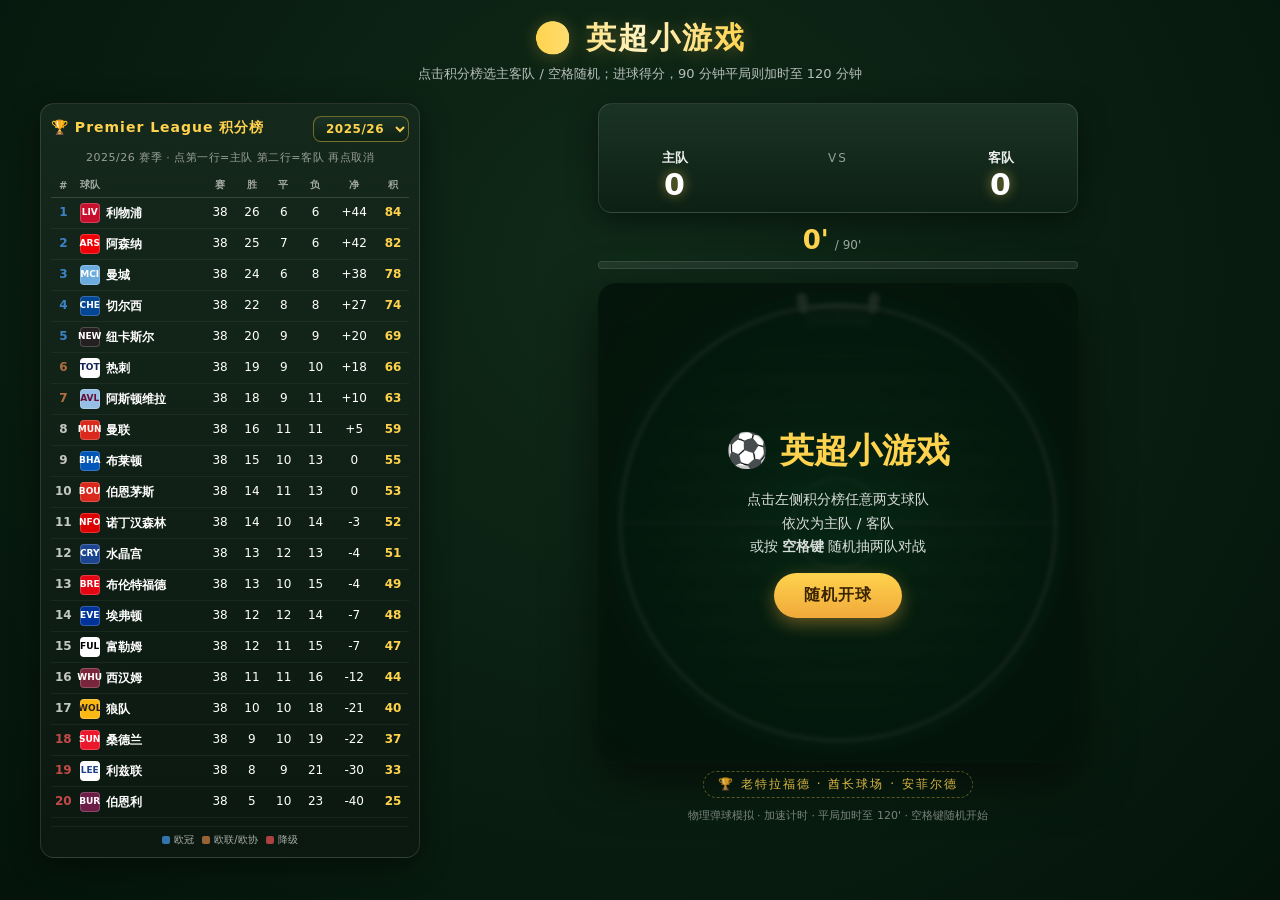
==== england.html @ 2825071f "feat: 新增英超/意甲/德甲/法甲小游戏页面（含最近 5 赛季积分榜切换） - england.html: Premier League 5 赛季 20 队 38 轮 - italy.html: " ====
<!DOCTYPE html>
<html lang="zh-CN">
<head>
<meta charset="UTF-8">
<meta name="viewport" content="width=device-width, initial-scale=1.0">
<title>⚽ 英超小游戏</title>
<style>
  :root{
    --pitch:#0b5d2e;
    --pitch-dark:#073d1d;
    --line:rgba(255,255,255,.85);
    --gold:#ffd34d;
  }
  *{box-sizing:border-box;margin:0;padding:0}
  html,body{height:100%}
  body{
    font-family:"Segoe UI",system-ui,"Microsoft YaHei",sans-serif;
    background:radial-gradient(circle at 50% 30%,#102a18,#04140b);
    color:#fff;
    display:flex;flex-direction:column;align-items:center;
    min-height:100vh;padding:18px 12px 30px;
    overflow-x:hidden;
  }
  h1{
    font-size:clamp(20px,3.4vw,30px);
    letter-spacing:2px;
    background:linear-gradient(90deg,var(--gold),#fff7cf,var(--gold));
    -webkit-background-clip:text;background-clip:text;color:transparent;
    margin-bottom:6px;text-shadow:0 2px 18px rgba(255,211,77,.25);
  }
  .subtitle{opacity:.7;font-size:13px;margin-bottom:14px}

  .scoreboard{
    width:min(480px,92vw);
    display:flex;align-items:center;justify-content:space-between;gap:8px;
    background:linear-gradient(180deg,#1a3324,#0d2014);
    border:1px solid rgba(255,255,255,.12);
    border-radius:14px;padding:10px 16px;
    box-shadow:0 8px 30px rgba(0,0,0,.45);
  }
  .team{display:flex;flex-direction:column;align-items:center;min-width:120px}
  .flag{font-size:30px;line-height:1;filter:drop-shadow(0 2px 4px rgba(0,0,0,.5));min-height:32px;display:flex;align-items:center;justify-content:center}
  .tname{font-size:13px;margin-top:3px;opacity:.92;font-weight:600}
  .goals{font-size:30px;font-weight:800;letter-spacing:1px;color:#fff;text-shadow:0 0 12px rgba(255,211,77,.5)}
  .vs{font-size:12px;opacity:.55;letter-spacing:2px}
  .center{display:flex;flex-direction:column;align-items:center;gap:2px}

  .clock-wrap{width:min(480px,92vw);margin:12px 0 4px}
  .clock{
    display:flex;align-items:baseline;justify-content:center;gap:6px;
    font-variant-numeric:tabular-nums;
  }
  .clock .min{font-size:26px;font-weight:800;color:var(--gold)}
  .clock .lbl{font-size:12px;opacity:.6}
  .progress{
    height:8px;border-radius:6px;margin-top:6px;overflow:hidden;
    background:rgba(255,255,255,.08);border:1px solid rgba(255,255,255,.1);
  }
  .progress>i{
    display:block;height:100%;width:0%;
    background:linear-gradient(90deg,#3ddb6a,var(--gold),#ff6b4a);
    transition:width .08s linear;
  }

  .stage{position:relative;width:min(480px,92vw);aspect-ratio:1/1;margin-top:10px}
  canvas{width:100%;height:100%;display:block;border-radius:18px;
    box-shadow:0 16px 50px rgba(0,0,0,.55),inset 0 0 0 2px rgba(255,255,255,.06)}

  .overlay{
    position:absolute;inset:0;display:flex;flex-direction:column;
    align-items:center;justify-content:center;gap:14px;
    background:radial-gradient(circle at 50% 50%,rgba(4,20,11,.82),rgba(4,20,11,.95));
    border-radius:18px;text-align:center;padding:20px;
    transition:opacity .4s;backdrop-filter:blur(2px);
  }
  .overlay.hidden{opacity:0;pointer-events:none}
  .overlay h2{font-size:clamp(22px,4vw,34px);color:var(--gold)}
  .result-line{font-size:clamp(28px,6vw,46px);font-weight:800;letter-spacing:2px;
    text-shadow:0 0 22px rgba(255,211,77,.45)}
  .result-tag{font-size:14px;opacity:.8;margin-top:-6px;letter-spacing:6px}

  /* ---------- 比赛结束：结果卡片 ---------- */
  .final-result{
    display:flex;align-items:center;justify-content:center;gap:14px;
    width:100%;max-width:520px;margin:6px 0 2px;
  }
  .final-team{
    display:flex;flex-direction:column;align-items:center;gap:6px;
    min-width:104px;padding:10px 8px;border-radius:14px;
    background:linear-gradient(180deg,rgba(255,255,255,.04),rgba(255,255,255,.01));
    border:1px solid rgba(255,255,255,.12);
    transition:transform .25s,box-shadow .25s,border-color .25s;
  }
  .final-team.winner{
    transform:scale(1.1);
    border-color:rgba(255,211,77,.7);
    box-shadow:0 0 26px rgba(255,211,77,.45),0 0 60px rgba(255,211,77,.18);
  }
  .final-team .fbadge{width:48px;height:48px;display:flex;align-items:center;justify-content:center;
    border-radius:10px;font-size:14px;font-weight:900;letter-spacing:.5px;
    box-shadow:0 4px 12px rgba(0,0,0,.5);border:1px solid rgba(255,255,255,.25)}
  .final-team .fname{
    font-size:clamp(15px,2.4vw,20px);font-weight:800;letter-spacing:.5px;
    text-align:center;line-height:1.15;
  }
  .final-team.winner .fname{
    color:var(--gold);text-shadow:0 0 14px rgba(255,211,77,.55);
  }
  .final-score{
    font-size:clamp(46px,9vw,72px);font-weight:900;letter-spacing:2px;
    font-variant-numeric:tabular-nums;line-height:1;
    color:#fff;text-shadow:0 0 22px rgba(255,211,77,.55),0 4px 18px rgba(0,0,0,.6);
    display:flex;align-items:center;gap:10px;
  }
  .final-score .pen{
    font-size:.4em;font-weight:700;opacity:.85;color:var(--gold);
    display:flex;flex-direction:column;align-items:center;line-height:1.1;
  }
  .final-score .pen small{font-size:.62em;opacity:.7;font-weight:600;letter-spacing:1px}
  .final-tag{
    display:inline-block;margin-top:10px;padding:4px 16px;border-radius:20px;
    font-size:13px;font-weight:800;letter-spacing:4px;
    background:rgba(255,211,77,.14);border:1px solid rgba(255,211,77,.4);color:var(--gold);
  }
  .final-winner-line{
    margin-top:8px;font-size:clamp(15px,2.4vw,19px);font-weight:700;opacity:.92;
    text-align:center;
  }

  button{
    cursor:pointer;border:none;outline:none;
    font-family:inherit;font-weight:700;letter-spacing:1px;
  }
  .btn{
    background:linear-gradient(180deg,var(--gold),#f0a93a);
    color:#3a2400;padding:12px 30px;border-radius:30px;font-size:16px;
    box-shadow:0 6px 18px rgba(240,169,58,.4);transition:transform .12s,box-shadow .12s;
  }
  .btn:hover{transform:translateY(-2px);box-shadow:0 10px 24px rgba(240,169,58,.55)}
  .btn:active{transform:translateY(0)}

  .hint{font-size:11px;opacity:.45;margin-top:10px}

  .goal-flash{
    position:absolute;top:50%;left:50%;transform:translate(-50%,-50%) scale(.6);
    display:flex;flex-direction:column;align-items:center;gap:6px;
    font-size:clamp(34px,8vw,64px);font-weight:900;color:#fff;
    text-shadow:0 0 24px var(--gold),0 0 50px #ff6b4a;letter-spacing:3px;
    opacity:0;pointer-events:none;transition:opacity .25s,transform .25s;
  }
  .goal-flash.show{opacity:1;transform:translate(-50%,-50%) scale(1)}
  .goal-flash .gname{
    font-size:.42em;letter-spacing:1px;font-weight:800;color:var(--gold);
    text-shadow:0 0 14px rgba(255,211,77,.6);white-space:nowrap;
  }

  /* ---------- 布局：左积分榜 | 中球场 ---------- */
  .layout{
    display:flex;gap:16px;align-items:flex-start;justify-content:center;
    width:min(1200px,99vw);margin-top:6px;
  }
  .table-side{
    flex:0 0 380px;display:flex;flex-direction:column;
    background:linear-gradient(180deg,#15281c,#0b1810);
    border:1px solid rgba(255,255,255,.12);border-radius:14px;
    padding:12px 10px 10px;box-shadow:0 8px 30px rgba(0,0,0,.45);
  }
  .table-head{font-weight:800;font-size:14px;letter-spacing:1px;color:var(--gold);margin-bottom:2px}
  .season-bar{display:flex;align-items:center;justify-content:space-between;gap:8px;margin-bottom:2px}
  .season-select{
    background:linear-gradient(180deg,#1a3324,#0d2014);
    color:var(--gold);border:1px solid rgba(255,211,77,.4);
    border-radius:8px;padding:4px 8px;font-family:inherit;font-size:12px;
    font-weight:700;cursor:pointer;letter-spacing:.5px;outline:none;
  }
  .season-select:hover{border-color:var(--gold)}
  .season-select option{background:#0d2014;color:#fff}
  .table-hint{font-size:11px;opacity:.55;text-align:center;margin:6px 0 8px;letter-spacing:.5px}
  .center-panel{flex:1 1 560px;min-width:0;display:flex;flex-direction:column;align-items:center}
  .final-seat{
    margin-top:8px;font-size:12px;letter-spacing:2px;color:var(--gold);opacity:.85;
    padding:4px 14px;border:1px dashed rgba(255,211,77,.4);border-radius:20px;
  }

  /* ---------- 积分榜表格 ---------- */
  .stand{
    width:100%;border-collapse:collapse;font-size:12px;
    font-variant-numeric:tabular-nums;
  }
  .stand thead th{
    padding:5px 4px;font-weight:700;font-size:10px;letter-spacing:.5px;
    color:rgba(255,255,255,.6);border-bottom:1px solid rgba(255,255,255,.15);
    text-align:center;
  }
  .stand thead th.left{text-align:left}
  .stand tbody tr{
    border-bottom:1px solid rgba(255,255,255,.05);
    cursor:pointer;transition:background .12s;
  }
  .stand tbody tr:hover{background:rgba(255,211,77,.1)}
  .stand tbody tr.home{background:rgba(255,211,77,.22);box-shadow:inset 3px 0 0 var(--gold)}
  .stand tbody tr.away{background:rgba(74,163,255,.22);box-shadow:inset 3px 0 0 #4aa3ff}
  .stand td{padding:5px 4px;text-align:center;line-height:1.3}
  .stand td.pos{font-weight:700;opacity:.75;width:24px}
  .stand td.tm{text-align:left;font-weight:700;white-space:nowrap;overflow:hidden;text-overflow:ellipsis;max-width:160px}
  .stand td.tm .badge{
    display:inline-flex;align-items:center;justify-content:center;
    width:20px;height:20px;border-radius:4px;font-size:9px;font-weight:900;
    margin-right:6px;vertical-align:middle;border:1px solid rgba(255,255,255,.2);
    letter-spacing:0;
  }
  .stand td.pts{font-weight:800;color:var(--gold);width:32px}
  .stand tr.zone-ucl td.pos{color:#4aa3ff}
  .stand tr.zone-uel td.pos{color:#e58a4a}
  .stand tr.zone-relegate td.pos{color:#ff5a5a}
  .stand-legend{
    display:flex;flex-wrap:wrap;gap:8px;justify-content:center;
    font-size:10px;opacity:.65;margin-top:8px;padding-top:6px;
    border-top:1px solid rgba(255,255,255,.08);
  }
  .stand-legend .lg-dot{
    display:inline-block;width:8px;height:8px;border-radius:2px;margin-right:4px;
    vertical-align:middle;
  }

  /* 记分牌上的队徽（DOM 版本，与 canvas 内的球徽同源色） */
  .flag .badge-dom{
    display:inline-flex;align-items:center;justify-content:center;
    width:42px;height:30px;border-radius:4px;font-size:12px;font-weight:900;
    box-shadow:0 2px 6px rgba(0,0,0,.5);border:1px solid rgba(255,255,255,.25);
    letter-spacing:.5px;
  }

  /* 时钟加时标签 */
  .extra-tag{font-size:11px;color:#ff8a4a;margin-left:6px;font-weight:700}

  /* ---------- 点球大战记录条 ---------- */
  .pens-bar{width:min(480px,92vw);margin-top:8px;display:flex;flex-direction:column;gap:4px}
  .pens-row{display:flex;align-items:center;gap:7px;font-size:12px;
    background:rgba(255,255,255,.04);border:1px solid rgba(255,255,255,.1);
    border-radius:8px;padding:4px 8px}
  .pens-row .pf{
    display:inline-flex;align-items:center;justify-content:center;
    width:22px;height:16px;border-radius:3px;font-size:8px;font-weight:900;
    border:1px solid rgba(255,255,255,.2);flex:0 0 auto;letter-spacing:0;
  }
  .pens-row .pname{min-width:60px;font-weight:700;white-space:nowrap;overflow:hidden;text-overflow:ellipsis}
  .pens-slots{display:flex;gap:4px;flex:1;flex-wrap:wrap}
  .pens-slot{width:17px;height:17px;border-radius:4px;display:flex;align-items:center;justify-content:center;
    font-size:11px;font-weight:800;background:rgba(255,255,255,.06);border:1px solid rgba(255,255,255,.12)}
  .pens-slot.make{background:rgba(61,219,106,.25);border-color:#3ddb6a;color:#3ddb6a}
  .pens-slot.miss{background:rgba(255,90,90,.2);border-color:#ff5a5a;color:#ff5a5a}
  .pens-slot.now{box-shadow:0 0 8px rgba(255,211,77,.7);border-color:var(--gold);color:var(--gold)}

  @media(max-width:900px){
    .layout{flex-direction:column;align-items:center}
    .table-side{flex:0 0 auto;width:min(560px,96vw)}
  }
</style>
</head>
<body>
  <h1>⚽ 英超小游戏</h1>
  <div class="subtitle">点击积分榜选主客队 / 空格随机；进球得分，90 分钟平局则加时至 120 分钟</div>

  <div class="layout">
    <!-- 左：英超积分榜 -->
    <aside class="table-side">
      <div class="season-bar">
        <div class="table-head">🏆 Premier League 积分榜</div>
        <select id="seasonSel" class="season-select" title="选择赛季"></select>
      </div>
      <div class="table-hint" id="seasonSub">2025/26 赛季 · 点第一行=主队 第二行=客队 再点取消</div>
      <table class="stand" id="standTable">
        <thead>
          <tr>
            <th style="width:24px">#</th>
            <th class="left">球队</th>
            <th>赛</th>
            <th>胜</th>
            <th>平</th>
            <th>负</th>
            <th>净</th>
            <th>积</th>
          </tr>
        </thead>
        <tbody id="standBody"></tbody>
      </table>
      <div class="stand-legend">
        <span><i class="lg-dot" style="background:#4aa3ff"></i>欧冠</span>
        <span><i class="lg-dot" style="background:#e58a4a"></i>欧联/欧协</span>
        <span><i class="lg-dot" style="background:#ff5a5a"></i>降级</span>
      </div>
    </aside>

    <!-- 中：球场 + 记分牌 -->
    <main class="center-panel">
      <div class="scoreboard">
        <div class="team">
          <div class="flag" id="flagA"></div>
          <div class="tname" id="nameA">主队</div>
          <div class="goals" id="scoreA">0</div>
        </div>
        <div class="center">
          <div class="vs">VS</div>
        </div>
        <div class="team">
          <div class="flag" id="flagB"></div>
          <div class="tname" id="nameB">客队</div>
          <div class="goals" id="scoreB">0</div>
        </div>
      </div>

      <div class="clock-wrap">
        <div class="clock">
          <span class="min" id="clockMin">0'</span>
          <span class="lbl" id="clockMax">/ 90'</span>
          <span class="extra-tag" id="extraTag"></span>
        </div>
        <div class="progress"><i id="progressBar"></i></div>
      </div>

      <div class="pens-bar" id="pensBar" style="display:none">
        <div class="pens-row" id="pensRowA"></div>
        <div class="pens-row" id="pensRowB"></div>
      </div>

      <div class="stage">
        <canvas id="pitch" width="640" height="640"></canvas>
        <div class="goal-flash" id="goalFlash">GOAL!</div>
        <div class="overlay" id="overlay">
          <h2 id="overlayTitle">⚽ 英超小游戏</h2>
          <div id="overlayBody" style="opacity:.85;font-size:14px;line-height:1.7">
            点击左侧积分榜任意两支球队<br>依次为主队 / 客队<br>或按 <b>空格键</b> 随机抽两队对战
          </div>
          <button class="btn" id="startBtn">随机开球</button>
        </div>
      </div>

      <div class="final-seat">🏆 老特拉福德 · 酋长球场 · 安菲尔德</div>
      <div class="hint">物理弹球模拟 · 加速计时 · 平局加时至 120' · 空格键随机开始</div>
    </main>
  </div>

<script>
(function(){
  "use strict";

  // ---------- 球队元数据（跨赛季共享：名称 / 配色 / 缩写）----------
  const CLUBS = {
    mci:{short:"Man City",       zh:"曼城",         c1:"#6cabdd", c2:"#ffffff", abbr:"MCI"},
    liv:{short:"Liverpool",      zh:"利物浦",       c1:"#c8102e", c2:"#ffffff", abbr:"LIV"},
    ars:{short:"Arsenal",        zh:"阿森纳",       c1:"#ef0107", c2:"#ffffff", abbr:"ARS"},
    che:{short:"Chelsea",        zh:"切尔西",       c1:"#034694", c2:"#ffffff", abbr:"CHE"},
    tot:{short:"Tottenham",      zh:"热刺",         c1:"#ffffff", c2:"#132257", abbr:"TOT"},
    mun:{short:"Man United",     zh:"曼联",         c1:"#da291c", c2:"#fbe122", abbr:"MUN"},
    new:{short:"Newcastle",      zh:"纽卡斯尔",     c1:"#241f20", c2:"#ffffff", abbr:"NEW"},
    avl:{short:"Aston Villa",    zh:"阿斯顿维拉",   c1:"#95bfe5", c2:"#670e36", abbr:"AVL"},
    bha:{short:"Brighton",       zh:"布莱顿",       c1:"#0057b8", c2:"#ffffff", abbr:"BHA"},
    whu:{short:"West Ham",       zh:"西汉姆",       c1:"#7a263a", c2:"#1bb1e7", abbr:"WHU"},
    cry:{short:"Crystal Palace", zh:"水晶宫",       c1:"#1b458f", c2:"#c4122e", abbr:"CRY"},
    ful:{short:"Fulham",         zh:"富勒姆",       c1:"#ffffff", c2:"#000000", abbr:"FUL"},
    bou:{short:"Bournemouth",    zh:"伯恩茅斯",     c1:"#da291c", c2:"#000000", abbr:"BOU"},
    bre:{short:"Brentford",      zh:"布伦特福德",   c1:"#e30613", c2:"#ffffff", abbr:"BRE"},
    wol:{short:"Wolves",         zh:"狼队",         c1:"#fdb913", c2:"#231f20", abbr:"WOL"},
    eve:{short:"Everton",        zh:"埃弗顿",       c1:"#003399", c2:"#ffffff", abbr:"EVE"},
    nfo:{short:"Nott'm Forest",  zh:"诺丁汉森林",   c1:"#dd0000", c2:"#ffffff", abbr:"NFO"},
    lei:{short:"Leicester",      zh:"莱斯特城",     c1:"#003090", c2:"#fdbe11", abbr:"LEI"},
    lee:{short:"Leeds",          zh:"利兹联",       c1:"#ffffff", c2:"#1d428a", abbr:"LEE"},
    sou:{short:"Southampton",    zh:"南安普顿",     c1:"#d71920", c2:"#ffffff", abbr:"SOU"},
    ips:{short:"Ipswich",        zh:"伊普斯维奇",   c1:"#0044a9", c2:"#ffffff", abbr:"IPS"},
    lut:{short:"Luton",          zh:"卢顿",         c1:"#f78f1e", c2:"#1d59af", abbr:"LUT"},
    sun:{short:"Sunderland",     zh:"桑德兰",       c1:"#eb172b", c2:"#ffffff", abbr:"SUN"},
    bur:{short:"Burnley",        zh:"伯恩利",       c1:"#6c1d45", c2:"#99d6ea", abbr:"BUR"},
    shu:{short:"Sheff Utd",      zh:"谢菲联",       c1:"#ee2737", c2:"#000000", abbr:"SHU"},
    nor:{short:"Norwich",        zh:"诺维奇",       c1:"#fff200", c2:"#00a650", abbr:"NOR"},
    wat:{short:"Watford",        zh:"沃特福德",     c1:"#fbee23", c2:"#ed2127", abbr:"WAT"}
  };

  // ---------- 最近 5 个赛季最终积分榜（按名次排序，用 code 关联 CLUBS）----------
  // 数据源：Wikipedia 2021-22 ~ 2025-26 Premier League
  const SEASONS = [
    {label:"2025/26", clubs:[
      {code:"liv",pld:38,w:26,d:6,l:6,gf:82,ga:38,pts:84},
      {code:"ars",pld:38,w:25,d:7,l:6,gf:78,ga:36,pts:82},
      {code:"mci",pld:38,w:24,d:6,l:8,gf:80,ga:42,pts:78},
      {code:"che",pld:38,w:22,d:8,l:8,gf:71,ga:44,pts:74},
      {code:"new",pld:38,w:20,d:9,l:9,gf:65,ga:45,pts:69},
      {code:"tot",pld:38,w:19,d:9,l:10,gf:70,ga:52,pts:66},
      {code:"avl",pld:38,w:18,d:9,l:11,gf:60,ga:50,pts:63},
      {code:"mun",pld:38,w:16,d:11,l:11,gf:57,ga:52,pts:59},
      {code:"bha",pld:38,w:15,d:10,l:13,gf:55,ga:55,pts:55},
      {code:"bou",pld:38,w:14,d:11,l:13,gf:56,ga:56,pts:53},
      {code:"nfo",pld:38,w:14,d:10,l:14,gf:52,ga:55,pts:52},
      {code:"cry",pld:38,w:13,d:12,l:13,gf:50,ga:54,pts:51},
      {code:"bre",pld:38,w:13,d:10,l:15,gf:56,ga:60,pts:49},
      {code:"eve",pld:38,w:12,d:12,l:14,gf:45,ga:52,pts:48},
      {code:"ful",pld:38,w:12,d:11,l:15,gf:49,ga:56,pts:47},
      {code:"whu",pld:38,w:11,d:11,l:16,gf:48,ga:60,pts:44},
      {code:"wol",pld:38,w:10,d:10,l:18,gf:42,ga:63,pts:40},
      {code:"sun",pld:38,w:9,d:10,l:19,gf:38,ga:60,pts:37},
      {code:"lee",pld:38,w:8,d:9,l:21,gf:36,ga:66,pts:33},
      {code:"bur",pld:38,w:5,d:10,l:23,gf:32,ga:72,pts:25}
    ]},
    {label:"2024/25", clubs:[
      {code:"liv",pld:38,w:25,d:9,l:4,gf:86,ga:41,pts:84},
      {code:"ars",pld:38,w:20,d:14,l:4,gf:69,ga:34,pts:74},
      {code:"mci",pld:38,w:21,d:8,l:9,gf:72,ga:44,pts:71},
      {code:"che",pld:38,w:20,d:9,l:9,gf:64,ga:43,pts:69},
      {code:"new",pld:38,w:20,d:6,l:12,gf:68,ga:47,pts:66},
      {code:"avl",pld:38,w:19,d:9,l:10,gf:58,ga:51,pts:66},
      {code:"nfo",pld:38,w:19,d:8,l:11,gf:58,ga:46,pts:65},
      {code:"bou",pld:38,w:15,d:11,l:12,gf:58,ga:46,pts:56},
      {code:"bre",pld:38,w:16,d:8,l:14,gf:66,ga:57,pts:56},
      {code:"ful",pld:38,w:15,d:9,l:14,gf:54,ga:54,pts:54},
      {code:"cry",pld:38,w:13,d:14,l:11,gf:51,ga:51,pts:53},
      {code:"bha",pld:38,w:13,d:11,l:14,gf:58,ga:59,pts:50},
      {code:"eve",pld:38,w:11,d:15,l:12,gf:42,ga:44,pts:48},
      {code:"whu",pld:38,w:11,d:10,l:17,gf:46,ga:62,pts:43},
      {code:"mun",pld:38,w:11,d:9,l:18,gf:44,ga:54,pts:42},
      {code:"wol",pld:38,w:12,d:6,l:20,gf:54,ga:69,pts:42},
      {code:"tot",pld:38,w:11,d:5,l:22,gf:64,ga:65,pts:38},
      {code:"lei",pld:38,w:6,d:7,l:25,gf:33,ga:80,pts:25},
      {code:"ips",pld:38,w:4,d:10,l:24,gf:36,ga:82,pts:22},
      {code:"sou",pld:38,w:2,d:6,l:30,gf:26,ga:86,pts:12}
    ]},
    {label:"2023/24", clubs:[
      {code:"mci",pld:38,w:28,d:7,l:3,gf:96,ga:34,pts:91},
      {code:"ars",pld:38,w:28,d:5,l:5,gf:91,ga:29,pts:89},
      {code:"liv",pld:38,w:24,d:10,l:4,gf:86,ga:41,pts:82},
      {code:"avl",pld:38,w:20,d:8,l:10,gf:76,ga:61,pts:68},
      {code:"tot",pld:38,w:20,d:6,l:12,gf:74,ga:61,pts:66},
      {code:"che",pld:38,w:18,d:9,l:11,gf:77,ga:63,pts:63},
      {code:"new",pld:38,w:18,d:6,l:14,gf:85,ga:62,pts:60},
      {code:"mun",pld:38,w:18,d:6,l:14,gf:57,ga:58,pts:60},
      {code:"whu",pld:38,w:14,d:10,l:14,gf:60,ga:74,pts:52},
      {code:"cry",pld:38,w:13,d:10,l:15,gf:57,ga:58,pts:49},
      {code:"bha",pld:38,w:12,d:12,l:14,gf:55,ga:62,pts:48},
      {code:"bou",pld:38,w:13,d:9,l:16,gf:54,ga:67,pts:48},
      {code:"ful",pld:38,w:13,d:8,l:17,gf:55,ga:61,pts:47},
      {code:"wol",pld:38,w:13,d:7,l:18,gf:50,ga:65,pts:46},
      {code:"eve",pld:38,w:13,d:9,l:16,gf:40,ga:51,pts:40},
      {code:"bre",pld:38,w:10,d:9,l:19,gf:56,ga:65,pts:39},
      {code:"nfo",pld:38,w:9,d:9,l:20,gf:49,ga:67,pts:32},
      {code:"lut",pld:38,w:6,d:8,l:24,gf:52,ga:85,pts:26},
      {code:"bur",pld:38,w:5,d:9,l:24,gf:41,ga:78,pts:24},
      {code:"shu",pld:38,w:3,d:7,l:28,gf:35,ga:104,pts:16}
    ]},
    {label:"2022/23", clubs:[
      {code:"mci",pld:38,w:28,d:5,l:5,gf:94,ga:33,pts:89},
      {code:"ars",pld:38,w:26,d:6,l:6,gf:88,ga:43,pts:84},
      {code:"mun",pld:38,w:23,d:6,l:9,gf:58,ga:43,pts:75},
      {code:"new",pld:38,w:19,d:14,l:5,gf:68,ga:33,pts:71},
      {code:"liv",pld:38,w:19,d:10,l:9,gf:75,ga:47,pts:67},
      {code:"bha",pld:38,w:18,d:8,l:12,gf:72,ga:53,pts:62},
      {code:"avl",pld:38,w:18,d:7,l:13,gf:51,ga:46,pts:61},
      {code:"tot",pld:38,w:18,d:6,l:14,gf:70,ga:63,pts:60},
      {code:"bre",pld:38,w:15,d:14,l:9,gf:58,ga:46,pts:59},
      {code:"ful",pld:38,w:15,d:7,l:16,gf:55,ga:53,pts:52},
      {code:"cry",pld:38,w:11,d:12,l:15,gf:40,ga:49,pts:45},
      {code:"che",pld:38,w:11,d:11,l:16,gf:38,ga:47,pts:44},
      {code:"whu",pld:38,w:11,d:7,l:20,gf:42,ga:55,pts:40},
      {code:"bou",pld:38,w:11,d:6,l:21,gf:37,ga:71,pts:39},
      {code:"nfo",pld:38,w:9,d:11,l:18,gf:38,ga:68,pts:38},
      {code:"eve",pld:38,w:8,d:12,l:18,gf:34,ga:57,pts:36},
      {code:"lei",pld:38,w:9,d:7,l:22,gf:51,ga:68,pts:34},
      {code:"lee",pld:38,w:7,d:10,l:21,gf:48,ga:78,pts:31},
      {code:"sou",pld:38,w:6,d:7,l:25,gf:36,ga:73,pts:25},
      {code:"wol",pld:38,w:11,d:8,l:19,gf:31,ga:58,pts:41}
    ]},
    {label:"2021/22", clubs:[
      {code:"mci",pld:38,w:29,d:6,l:3,gf:99,ga:26,pts:93},
      {code:"liv",pld:38,w:28,d:8,l:2,gf:94,ga:26,pts:92},
      {code:"che",pld:38,w:21,d:11,l:6,gf:76,ga:33,pts:74},
      {code:"tot",pld:38,w:22,d:5,l:11,gf:69,ga:40,pts:71},
      {code:"ars",pld:38,w:22,d:3,l:13,gf:61,ga:48,pts:69},
      {code:"mun",pld:38,w:16,d:10,l:12,gf:57,ga:57,pts:58},
      {code:"whu",pld:38,w:16,d:8,l:14,gf:60,ga:51,pts:56},
      {code:"lei",pld:38,w:14,d:10,l:14,gf:62,ga:59,pts:52},
      {code:"bha",pld:38,w:12,d:15,l:11,gf:42,ga:44,pts:51},
      {code:"wol",pld:38,w:15,d:6,l:17,gf:38,ga:43,pts:51},
      {code:"new",pld:38,w:13,d:10,l:15,gf:44,ga:62,pts:49},
      {code:"cry",pld:38,w:11,d:15,l:12,gf:50,ga:46,pts:48},
      {code:"bre",pld:38,w:13,d:7,l:18,gf:48,ga:56,pts:46},
      {code:"avl",pld:38,w:13,d:6,l:19,gf:52,ga:54,pts:45},
      {code:"sou",pld:38,w:9,d:13,l:16,gf:43,ga:67,pts:40},
      {code:"eve",pld:38,w:11,d:6,l:21,gf:43,ga:66,pts:39},
      {code:"lee",pld:38,w:9,d:11,l:18,gf:42,ga:79,pts:38},
      {code:"bur",pld:38,w:7,d:14,l:17,gf:34,ga:53,pts:35},
      {code:"wat",pld:38,w:6,d:5,l:27,gf:34,ga:77,pts:23},
      {code:"nor",pld:38,w:5,d:7,l:26,gf:23,ga:84,pts:22}
    ]}
  ];
  let currentSeasonIdx = 0;   // 默认最近一季（2025/26）

  // 分区颜色：欧冠区（1~5）、欧联/欧协（6~7）、降级区（最后 3 队）
  function zoneOf(idx, total){
    if(idx < 5) return "zone-ucl";
    if(idx < 7) return "zone-uel";
    if(idx >= total - 3) return "zone-relegate";
    return "";
  }

  // 通过 code 拿球队元数据（CLUBS 即查找表）
  const TEAM_BY_CODE = CLUBS;

  // ---------- DOM ----------
  const canvas = document.getElementById("pitch");
  const ctx = canvas.getContext("2d");
  const elFlagA=document.getElementById("flagA"), elNameA=document.getElementById("nameA"), elScoreA=document.getElementById("scoreA");
  const elFlagB=document.getElementById("flagB"), elNameB=document.getElementById("nameB"), elScoreB=document.getElementById("scoreB");
  const elClock=document.getElementById("clockMin"), elBar=document.getElementById("progressBar"),
        elClockMax=document.getElementById("clockMax"), elExtraTag=document.getElementById("extraTag");
  const elOverlay=document.getElementById("overlay"), elOverlayTitle=document.getElementById("overlayTitle"), elOverlayBody=document.getElementById("overlayBody");
  const elStartBtn=document.getElementById("startBtn");
  const elFlash=document.getElementById("goalFlash");
  const elPensBar=document.getElementById("pensBar"),
        elPensRowA=document.getElementById("pensRowA"), elPensRowB=document.getElementById("pensRowB");
  const elStandBody=document.getElementById("standBody");
  const elSeasonSel=document.getElementById("seasonSel");
  const elSeasonSub=document.getElementById("seasonSub");

  // ---------- 几何 ----------
  const W = canvas.width, H = canvas.height;
  const CX = W/2, CY = H/2;
  const R = 290;
  const BALL_R = 38;
  const GOAL_SPAN = 0.32;

  // ---------- 配置 / 常量 ----------
  const ALLOW_EXTRA = true;
  const ALLOW_PENS = true;
  const FORCE_EXTRA = false;
  const FORCE_PENS = false;
  const T_REG = 60, T_EXTRA = 20, P_ACCEL = 1;
  const KICKOFF_PAUSE = 1.0;
  const TARGET_SP = 480;
  const PEN_GOAL_P = 0.72,
        PEN_GC = -Math.PI/2,
        PEN_PREP = 0.5,
        PEN_FLIGHT = 0.85,
        PEN_RESOLVE = 0.9,
        PEN_GAP = 0.6;

  // ---------- 状态 ----------
  let state = null;
  let rafId = null;
  let lastT = 0;

  // ---------- 队徽绘制（canvas 版 & DOM 版） ----------
  // canvas 版：圆内画一个圆角矩形色块 + 白色 3 字母缩写（旋转跟随 ball.spin）
  function drawBadgeToCanvas(team, size){
    // 底色矩形
    const w=size*2, h=size*1.4;
    // 圆角矩形
    const rx=6;
    ctx.fillStyle = team.c1;
    roundRect(ctx, -w/2, -h/2, w, h, rx);
    ctx.fill();
    // 中间横条（次色）
    ctx.fillStyle = team.c2;
    ctx.fillRect(-w/2, -h*0.15, w, h*0.30);
    // 缩写文字
    // 若主色是白/黄一类浅色，字用次色；否则用白色
    const light = isLight(team.c1);
    ctx.fillStyle = light ? team.c2 : "#ffffff";
    ctx.strokeStyle = light ? "rgba(0,0,0,.4)" : "rgba(0,0,0,.6)";
    ctx.lineWidth = 1.2;
    ctx.font = "900 " + Math.round(size*0.55) + "px 'Segoe UI',system-ui,sans-serif";
    ctx.textAlign="center"; ctx.textBaseline="middle";
    ctx.strokeText(team.abbr, 0, 1);
    ctx.fillText(team.abbr, 0, 1);
    // 描边
    ctx.strokeStyle="rgba(0,0,0,.4)"; ctx.lineWidth=1.5;
    roundRect(ctx, -w/2, -h/2, w, h, rx);
    ctx.stroke();
  }
  function roundRect(c,x,y,w,h,r){
    c.beginPath();
    c.moveTo(x+r,y);
    c.arcTo(x+w,y,x+w,y+h,r);
    c.arcTo(x+w,y+h,x,y+h,r);
    c.arcTo(x,y+h,x,y,r);
    c.arcTo(x,y,x+w,y,r);
    c.closePath();
  }
  function isLight(hex){
    // #rgb / #rrggbb -> brightness
    const c = hex.replace("#","");
    const r=parseInt(c.length===3?c[0]+c[0]:c.slice(0,2),16);
    const g=parseInt(c.length===3?c[1]+c[1]:c.slice(2,4),16);
    const b=parseInt(c.length===3?c[2]+c[2]:c.slice(4,6),16);
    return (0.299*r+0.587*g+0.114*b) > 180;
  }

  // DOM 版：给积分榜/记分牌/PR 结算卡使用的小徽章
  function badgeDomHTML(team, size, cls){
    const light = isLight(team.c1);
    const fg = light ? team.c2 : "#ffffff";
    const style = `background:${team.c1};color:${fg};` +
                  (size ? `width:${size}px;height:${size*0.72}px;font-size:${Math.max(9,Math.round(size*0.28))}px;` : "");
    return `<span class="${cls||"badge"}" style="${style}">${team.abbr}</span>`;
  }

  function makeBall(team, angleStart, isHome){
    const pos = polar(R*0.55, angleStart);
    const speed = 480;
    const dir = angleStart + Math.PI + (Math.random()-0.5)*1.2;
    return {
      name: team.short,
      zh: team.zh,
      team: team,                 // 关联到 TEAMS 对象
      color: isHome ? "#ff5a5a" : "#4aa3ff",
      x: CX + pos.x, y: CY + pos.y,
      vx: Math.cos(dir)*speed,
      vy: Math.sin(dir)*speed,
      spin: 0,
      spinV: (Math.random()-0.5)*4,
      score: 0
    };
  }
  function polar(r,a){return {x:Math.cos(a)*r, y:Math.sin(a)*r};}
  function lerp(a,b,t){return a+(b-a)*t;}

  function pickTwoTeams(){
    const pool = TEAMS.slice();
    const i = Math.floor(Math.random()*pool.length);
    const a = pool.splice(i,1)[0];
    const j = Math.floor(Math.random()*pool.length);
    const b = pool.splice(j,1)[0];
    return [a,b];
  }

  // tA/tB 可选，不传则随机抽两队
  function newMatch(tA, tB){
    if(!tA || !tB){ const [a,b]=pickTwoTeams(); tA=a; tB=b; }
    const goalCenter = -Math.PI/2;
    const balls = [
      makeBall(tA, Math.random()*Math.PI*2, true),
      makeBall(tB, Math.random()*Math.PI*2, false)
    ];
    return {
      teams:[tA,tB],
      balls:balls,
      goalCenter: goalCenter,
      goalFlash:0,
      scoreA:0, scoreB:0,
      started:false,
      finished:false,
      realStart:0,
      realDuration:60,
      extra:false,
      extraStart:0,
      matchMin:0,
      prevMin:0,
      freezeUntil:0,
      freezeStart:0,
      freezeMin:0,
      pendingKickoff:null,
      rot:0
    };
  }

  function accel(min0, min1, k){ return min0 + (min1-min0)*Math.pow(k, P_ACCEL); }

  function resetBallsToCenter(randomize){
    const balls = state.balls;
    const off = BALL_R + 6;
    const baseAng = Math.random()*Math.PI*2;
    for(let i=0;i<balls.length;i++){
      const s = i===0 ? -1 : 1;
      let outDir;
      if(randomize){
        const ang = baseAng + (s<0 ? 0 : Math.PI);
        balls[i].x = CX + Math.cos(ang)*off;
        balls[i].y = CY + Math.sin(ang)*off;
        outDir = ang + (Math.random()-0.5)*0.8;
      } else {
        balls[i].x = CX + s*off;
        balls[i].y = CY;
        outDir = (s<0 ? Math.PI : 0) + (Math.random()-0.5)*0.8;
      }
      balls[i].vx = Math.cos(outDir)*TARGET_SP;
      balls[i].vy = Math.sin(outDir)*TARGET_SP;
      balls[i].spin = 0;
      balls[i].spinV = (Math.random()-0.5)*4;
    }
  }

  function kickoffPause(min, resetRot){
    resetBallsToCenter(!resetRot);
    if(resetRot) state.rot = 0;
    state.matchMin = min;
    state.freezeMin = min;
    const now = performance.now()/1000;
    state.freezeStart = now;
    state.freezeUntil = now + KICKOFF_PAUSE;
  }

  function applyUI(state){
    const [tA,tB]=state.teams;
    if(tA && tB){
      elFlagA.innerHTML=badgeDomHTML(tA, 42, "badge-dom");
      elNameA.textContent=tA.zh;
      elScoreA.textContent=state.scoreA;
      elFlagB.innerHTML=badgeDomHTML(tB, 42, "badge-dom");
      elNameB.textContent=tB.zh;
      elScoreB.textContent=state.scoreB;
    }
  }

  // ---------- 物理更新 ----------
  function step(dt){
    if(!state || !state.started || state.finished) return;
    if(state.pens){ stepPens(dt); return; }

    const now = performance.now()/1000;

    if(state.freezeUntil){
      if(now < state.freezeUntil){
        state.matchMin = state.freezeMin;
        return;
      }
      const dur = now - state.freezeStart;
      state.realStart += dur;
      if(state.extra) state.extraStart += dur;
      state.freezeUntil = 0;
    }

    if(!state.extra){
      let t = now - state.realStart;
      if(t >= T_REG){
        t = T_REG;
        state.matchMin = 90;
        if(FORCE_PENS){
          enterPens();
        } else if(FORCE_EXTRA){
          state.extra = true;
          state.extraStart = now;
          kickoffPause(90, true);
          state.prevMin = 90;
          return;
        } else if(state.scoreA === state.scoreB && ALLOW_EXTRA){
          state.extra = true;
          state.extraStart = now;
          kickoffPause(90, true);
          state.prevMin = 90;
          return;
        } else {
          state.finished = true;
        }
      } else {
        state.matchMin = accel(0, 90, t/T_REG);
      }
    } else {
      let te = now - state.extraStart;
      if(te >= T_EXTRA){
        te = T_EXTRA;
        state.matchMin = 120;
        if(FORCE_PENS){
          enterPens();
        } else if(state.scoreA === state.scoreB && ALLOW_PENS){
          enterPens();
        } else {
          state.finished = true;
        }
      } else {
        state.matchMin = accel(90, 120, te/T_EXTRA);
      }
    }

    if(state.pendingKickoff != null){
      kickoffPause(state.pendingKickoff);
      state.pendingKickoff = null;
      return;
    }
    if(!state.extra){
      if(state.prevMin < 45 && state.matchMin >= 45){
        kickoffPause(45, true);
        flashMsg("下半场", KICKOFF_PAUSE*1000);
        state.prevMin = 45;
        return;
      }
    } else {
      if(state.prevMin < 105 && state.matchMin >= 105){
        kickoffPause(105, true);
        state.prevMin = 105;
        return;
      }
    }

    const balls = state.balls;
    const sub = 4;
    const h = dt/sub;
    for(let s=0;s<sub;s++){
      integrate(h);
      wallAndGoal();
      ballBall();
    }

    for(const b of balls){ b.spin += b.spinV*dt; }
    if(state.goalFlash>0) state.goalFlash -= dt;

    state.rot += dt * 0.35;
    state.prevMin = state.matchMin;
  }

  function integrate(h){
    for(const b of state.balls){
      b.x += b.vx*h;
      b.y += b.vy*h;
      const sp = Math.hypot(b.vx,b.vy) || 1;
      b.vx = b.vx/sp*TARGET_SP;
      b.vy = b.vy/sp*TARGET_SP;
    }
  }

  function wallAndGoal(){
    const gc = state.goalCenter + state.rot;
    const g0 = gc - GOAL_SPAN/2, g1 = gc + GOAL_SPAN/2;
    const posts = [
      {x: CX+Math.cos(g0)*R, y: CY+Math.sin(g0)*R},
      {x: CX+Math.cos(g1)*R, y: CY+Math.sin(g1)*R}
    ];
    const maxDist = R - BALL_R;

    for(const b of state.balls){
      let hitPost = false;
      for(const p of posts){
        const px=b.x-p.x, py=b.y-p.y;
        const pd=Math.hypot(px,py);
        if(pd <= BALL_R && pd > 0.0001){
          const nx=px/pd, ny=py/pd;
          const dot=b.vx*nx + b.vy*ny;
          if(dot < 0){
            b.vx -= 2*dot*nx;
            b.vy -= 2*dot*ny;
          }
          b.x = p.x + nx*BALL_R;
          b.y = p.y + ny*BALL_R;
          b.spinV = (Math.random()-0.5)*8;
          hitPost = true;
        }
      }
      if(hitPost) continue;

      const dx=b.x-CX, dy=b.y-CY;
      const dist=Math.hypot(dx,dy);
      if(dist < maxDist) continue;

      const ang = Math.atan2(dy,dx);
      let diff = normAngle(ang - gc);
      const inGoal = Math.abs(diff) <= GOAL_SPAN/2;

      if(inGoal){
        if(dist >= R){
          scoreGoal(b);
          b.x = CX + Math.cos(ang)*maxDist*0.35;
          b.y = CY + Math.sin(ang)*maxDist*0.35;
          const sp = Math.hypot(b.vx,b.vy) || 480;
          b.vx = -Math.cos(ang)*sp;
          b.vy = -Math.sin(ang)*sp;
        }
      } else {
        const nx=dx/dist, ny=dy/dist;
        const dot = b.vx*nx + b.vy*ny;
        b.vx -= 2*dot*nx;
        b.vy -= 2*dot*ny;
        b.x = CX + nx*maxDist;
        b.y = CY + ny*maxDist;
        const jitter = (Math.random()-0.5)*0.5;
        const cs=Math.cos(jitter), sn=Math.sin(jitter);
        const nvx=b.vx*cs - b.vy*sn, nvy=b.vx*sn + b.vy*cs;
        b.vx=nvx; b.vy=nvy;
        b.spinV = (Math.random()-0.5)*6;
      }
    }
  }

  function normAngle(a){
    while(a>Math.PI) a-=2*Math.PI;
    while(a<-Math.PI) a+=2*Math.PI;
    return a;
  }

  function ballBall(){
    const a=state.balls[0], b=state.balls[1];
    const dx=b.x-a.x, dy=b.y-a.y;
    const dist=Math.hypot(dx,dy);
    const minD = BALL_R*2;
    if(dist>0 && dist<minD){
      const nx=dx/dist, ny=dy/dist;
      const overlap = minD - dist;
      a.x -= nx*overlap/2; a.y -= ny*overlap/2;
      b.x += nx*overlap/2; b.y += ny*overlap/2;
      const dvx=b.vx-a.vx, dvy=b.vy-a.vy;
      const dot=dvx*nx + dvy*ny;
      if(dot<0){
        a.vx += dot*nx; a.vy += dot*ny;
        b.vx -= dot*nx; b.vy -= dot*ny;
        const j=(Math.random()-0.5)*0.6;
        const cs=Math.cos(j), sn=Math.sin(j);
        [a,b].forEach(o=>{
          const nvx=o.vx*cs - o.vy*sn, nvy=o.vx*sn + o.vy*cs;
          o.vx=nvx; o.vy=nvy; o.spinV=(Math.random()-0.5)*8;
        });
        const boost=1.04;
        a.vx*=boost; a.vy*=boost; b.vx*=boost; b.vy*=boost;
      }
    }
  }

  function scoreGoal(b){
    b.score++;
    if(b===state.balls[0]) state.scoreA=b.score;
    else state.scoreB=b.score;
    state.goalFlash = 0.8;
    applyUI(state);
    elFlash.innerHTML = `GOAL!<span class="gname">${b.zh}</span>`;
    elFlash.classList.add("show");
    clearTimeout(state._flashTimer);
    state._flashTimer = setTimeout(()=>elFlash.classList.remove("show"), 900);
    state.pendingKickoff = state.matchMin;
  }

  function flashMsg(text, dur){
    elFlash.textContent = text;
    elFlash.classList.add("show");
    clearTimeout(state._flashTimer);
    state._flashTimer = setTimeout(()=>elFlash.classList.remove("show"), dur||900);
  }

  // ==================== 点球大战 ====================
  function enterPens(){
    state.goalCenter = PEN_GC - state.rot;
    state.pens = {
      phase:"prep", t:0,
      firstKicker: Math.random()<0.5?0:1,
      penA:0, penB:0,
      kicksA:[], kicksB:[],
      kicker:0, outcome:null, made:false, ballCorner:1,
      ballStartX:CX, ballStartY:CY, ballX:CX, ballY:CY,
      ballTargetX:CX, ballTargetY:CY,
      resolveSX:CX, resolveSY:CY, resolveTX:CX, resolveTY:CY,
      keeperAngle:PEN_GC, keeperDive:PEN_GC,
      ballSpin:0, ended:false, winner:null
    };
    setupKick();
    elPensBar.style.display="flex";
    renderPensBar();
    applyPensScoreboard();
  }

  function setupKick(){
    const p=state.pens;
    p.kicker = (p.kicksA.length === p.kicksB.length) ? p.firstKicker : (1 - p.firstKicker);
    p.made = Math.random() < PEN_GOAL_P;
    if(p.made) p.outcome="goal";
    else { const r=Math.random(); p.outcome = r<0.6?"save":(r<0.8?"post":"wide"); }
    p.ballCorner = Math.random()<0.5?-1:1;
    const half = GOAL_SPAN/2;
    const cornerAng = PEN_GC + p.ballCorner * half * 0.75;
    const kSign = (p.outcome==="save") ? p.ballCorner : -p.ballCorner;
    p.keeperDive = PEN_GC + kSign * half * 0.7;
    p.keeperAngle = PEN_GC;
    let tang, trad;
    if(p.outcome==="goal"){ tang=cornerAng; trad=R-6; }
    else if(p.outcome==="save"){ tang=cornerAng; trad=R-16; }
    else if(p.outcome==="post"){ tang=PEN_GC + p.ballCorner*half; trad=R-4; }
    else { tang=PEN_GC + p.ballCorner*(half+0.20); trad=R-2; }
    p.ballTargetX = CX + Math.cos(tang)*trad;
    p.ballTargetY = CY + Math.sin(tang)*trad;
    p.ballStartX=CX; p.ballStartY=CY;
    p.ballX=CX; p.ballY=CY; p.ballSpin=0;
    p.phase="prep"; p.t=0;
    renderPensBar();
  }

  function resolveKick(){
    const p=state.pens, team=p.kicker;
    if(team===0) p.kicksA.push(p.made); else p.kicksB.push(p.made);
    if(p.made){ if(team===0) p.penA++; else p.penB++; }
    if(p.made){
      elFlash.innerHTML = `GOAL!<span class="gname">${state.teams[team].zh}</span>`;
      elFlash.classList.add("show");
      clearTimeout(state._flashTimer);
      state._flashTimer = setTimeout(()=>elFlash.classList.remove("show"), 900);
      state.goalFlash=0.8;
    }
    else if(p.outcome==="save") flashMsg("SAVE!");
    else if(p.outcome==="post") flashMsg("中柱!");
    else flashMsg("MISS!");
    if(p.made){
      const a=Math.atan2(p.ballTargetY-CY, p.ballTargetX-CX);
      p.resolveTX=CX+Math.cos(a)*(R+12); p.resolveTY=CY+Math.sin(a)*(R+12);
    } else if(p.outcome==="save"){
      p.resolveTX=CX; p.resolveTY=CY;
    } else if(p.outcome==="post"){
      p.resolveTX=p.ballTargetX + (p.ballCorner>0?34:-34); p.resolveTY=p.ballTargetY+24;
    } else {
      const a=Math.atan2(p.ballTargetY-CY, p.ballTargetX-CX);
      p.resolveTX=CX+Math.cos(a)*(R+24); p.resolveTY=CY+Math.sin(a)*(R+24);
    }
    p.resolveSX=p.ballX; p.resolveSY=p.ballY;
    renderPensBar();
    applyPensScoreboard();
  }

  function checkPensEnd(){
    const p=state.pens;
    const ka=p.kicksA.length, kb=p.kicksB.length;
    if(ka<=5 && kb<=5){
      const remA=5-ka, remB=5-kb;
      if(p.penA > p.penB + remB) return 0;
      if(p.penB > p.penA + remA) return 1;
      if(ka===5 && kb===5 && p.penA!==p.penB) return p.penA>p.penB?0:1;
      return null;
    }
    if(ka===kb && p.penA!==p.penB) return p.penA>p.penB?0:1;
    return null;
  }

  function finishPens(winner){
    state.pens.ended=true;
    state.pens.winner=winner;
    state.finished=true;
    renderPensBar();
    applyPensScoreboard();
  }

  function stepPens(dt){
    const p=state.pens;
    p.t += dt;
    p.ballSpin += dt*10;
    if(p.phase==="prep"){
      p.ballX=CX; p.ballY=CY; p.keeperAngle=PEN_GC;
      if(p.t>=PEN_PREP){ p.phase="flight"; p.t=0; }
    } else if(p.phase==="flight"){
      const k=Math.min(1, p.t/PEN_FLIGHT), e=k*k;
      p.ballX=lerp(p.ballStartX, p.ballTargetX, e);
      p.ballY=lerp(p.ballStartY, p.ballTargetY, e);
      p.keeperAngle=lerp(PEN_GC, p.keeperDive, k);
      if(k>=1){ p.phase="resolve"; p.t=0; resolveKick(); }
    } else if(p.phase==="resolve"){
      const k=Math.min(1, p.t/PEN_RESOLVE);
      p.ballX=lerp(p.resolveSX, p.resolveTX, k);
      p.ballY=lerp(p.resolveSY, p.resolveTY, k);
      if(state.goalFlash>0) state.goalFlash-=dt;
      if(p.t>=PEN_RESOLVE){ p.phase="gap"; p.t=0; }
    } else if(p.phase==="gap"){
      if(p.t>=PEN_GAP){
        const w=checkPensEnd();
        if(w!==null){ finishPens(w); return; }
        setupKick();
      }
    }
    const kb=state.balls[p.kicker];
    kb.x=p.ballX; kb.y=p.ballY; kb.spin=p.ballSpin;
  }

  function applyPensScoreboard(){
    if(!state.pens) return;
    elScoreA.textContent=`${state.scoreA}(${state.pens.penA})`;
    elScoreB.textContent=`${state.scoreB}(${state.pens.penB})`;
  }

  function renderPensBar(){
    if(!state.pens) return;
    const p=state.pens;
    const rows=[
      {el:elPensRowA, kicks:p.kicksA, tot:p.penA, t:state.teams[0], idx:0},
      {el:elPensRowB, kicks:p.kicksB, tot:p.penB, t:state.teams[1], idx:1}
    ];
    rows.forEach(r=>{
      const slots=r.kicks.map(m=>`<span class="pens-slot ${m?"make":"miss"}">${m?"✓":"✗"}</span>`).join("");
      const pending = (r.idx===p.kicker && !p.ended && (p.phase==="prep"||p.phase==="flight"))
        ? `<span class="pens-slot now">·</span>` : "";
      r.el.innerHTML =
        `${badgeDomHTML(r.t, 0, "pf")}<span class="pname">${r.t.zh}</span>`+
        `<span class="pens-slots">${slots}${pending}</span><span class="pens-tot" style="font-weight:800;color:var(--gold);min-width:18px;text-align:right">${r.tot}</span>`;
    });
  }

  function drawKeeper(){
    const p=state.pens, rad=R-14, a=p.keeperAngle;
    ctx.save();
    ctx.translate(CX+Math.cos(a)*rad, CY+Math.sin(a)*rad);
    ctx.rotate(a+Math.PI/2);
    ctx.fillStyle="rgba(255,255,255,.9)";
    ctx.strokeStyle="#ffd34d"; ctx.lineWidth=2;
    ctx.beginPath(); ctx.rect(-26,-6,52,12); ctx.fill(); ctx.stroke();
    ctx.beginPath(); ctx.arc(0,-12,7,0,Math.PI*2); ctx.fill();
    ctx.restore();
  }

  // ---------- 渲染 ----------
  function draw(){
    ctx.clearRect(0,0,W,H);

    const bg = ctx.createRadialGradient(CX,CY,40,CX,CY,R+30);
    bg.addColorStop(0,"#13763c");
    bg.addColorStop(1,"#06381c");
    ctx.fillStyle=bg;
    ctx.beginPath(); ctx.arc(CX,CY,R+18,0,Math.PI*2); ctx.fill();

    ctx.save();
    ctx.translate(CX,CY);
    ctx.rotate(state.rot);
    ctx.translate(-CX,-CY);

    ctx.save();
    ctx.beginPath(); ctx.arc(CX,CY,R,0,Math.PI*2); ctx.clip();
    ctx.globalAlpha=0.12;
    for(let i=-R;i<R;i+=36){
      ctx.fillStyle = (i/36)%2===0 ? "#ffffff" : "#000000";
      ctx.fillRect(CX-R, CY+i, R*2, 18);
    }
    ctx.restore();

    ctx.lineWidth=4; ctx.strokeStyle="rgba(255,255,255,.85)";
    ctx.beginPath(); ctx.arc(CX,CY,R,0,Math.PI*2); ctx.stroke();

    ctx.globalAlpha=.5; ctx.lineWidth=2;
    ctx.beginPath(); ctx.arc(CX,CY,60,0,Math.PI*2); ctx.stroke();
    ctx.beginPath(); ctx.moveTo(CX-R,CY); ctx.lineTo(CX+R,CY); ctx.stroke();
    ctx.globalAlpha=1;

    ctx.restore();

    ctx.fillStyle="rgba(255,255,255,.85)";
    ctx.beginPath(); ctx.arc(CX,CY,4,0,Math.PI*2); ctx.fill();

    drawGoal(state.goalCenter + state.rot);

    if(state.pens){
      drawKeeper();
      drawBall(state.balls[state.pens.kicker]);
    } else {
      for(const b of state.balls) drawBall(b);
    }
  }

  function drawGoal(gc){
    const g0 = gc - GOAL_SPAN/2, g1 = gc + GOAL_SPAN/2;
    ctx.save();
    ctx.translate(CX,CY);
    ctx.rotate(gc);
    const depth = 26;
    ctx.fillStyle="rgba(255,255,255,.10)";
    ctx.beginPath();
    ctx.moveTo(Math.cos(-GOAL_SPAN/2)*R, Math.sin(-GOAL_SPAN/2)*R);
    ctx.arc(0,0,R,-GOAL_SPAN/2, GOAL_SPAN/2);
    ctx.lineTo(Math.cos(GOAL_SPAN/2)*(R-depth), Math.sin(GOAL_SPAN/2)*(R-depth));
    ctx.arc(0,0,R-depth, GOAL_SPAN/2, -GOAL_SPAN/2, true);
    ctx.closePath();
    ctx.fill();
    ctx.strokeStyle="rgba(255,255,255,.35)"; ctx.lineWidth=1;
    for(let i=1;i<5;i++){
      const r = R - depth*i/5;
      ctx.beginPath(); ctx.arc(0,0,r,-GOAL_SPAN/2,GOAL_SPAN/2); ctx.stroke();
    }
    for(let i=1;i<6;i++){
      const a = -GOAL_SPAN/2 + GOAL_SPAN*i/6;
      ctx.beginPath();
      ctx.moveTo(Math.cos(a)*R, Math.sin(a)*R);
      ctx.lineTo(Math.cos(a)*(R-depth), Math.sin(a)*(R-depth));
      ctx.stroke();
    }
    ctx.restore();

    const flash = state.goalFlash>0;
    ctx.strokeStyle = flash ? "#ffd34d" : "#ffffff";
    ctx.lineWidth = flash ? 8 : 6;
    ctx.shadowColor = flash ? "#ffd34d" : "rgba(0,0,0,0.6)";
    ctx.shadowBlur = flash ? 24 : 6;
    ctx.beginPath();
    ctx.arc(CX,CY,R,g0,g1);
    ctx.stroke();
    ctx.shadowBlur=0;

    const postR = 7;
    const postOut = 14;
    [g0, g1].forEach(a=>{
      const ix = CX + Math.cos(a)*R,          iy = CY + Math.sin(a)*R;
      const ox = CX + Math.cos(a)*(R+postOut), oy = CY + Math.sin(a)*(R+postOut);
      ctx.strokeStyle = flash ? "#ffd34d" : "#ffffff";
      ctx.lineCap = "round";
      ctx.lineWidth = postR*2;
      ctx.shadowColor = flash ? "#ffd34d" : "rgba(0,0,0,0.6)";
      ctx.shadowBlur = flash ? 24 : 6;
      ctx.beginPath();
      ctx.moveTo(ix, iy);
      ctx.lineTo(ox, oy);
      ctx.stroke();
    });
    ctx.shadowBlur=0;
    ctx.lineCap="butt";
  }

  function drawBall(b){
    ctx.save();
    ctx.translate(b.x,b.y);
    // 阴影
    ctx.fillStyle="rgba(0,0,0,.3)";
    ctx.beginPath(); ctx.ellipse(2,4,BALL_R,BALL_R*0.92,0,0,Math.PI*2); ctx.fill();

    // 球体（用队伍主色渐变）
    const g = ctx.createRadialGradient(-8,-8,4,0,0,BALL_R);
    g.addColorStop(0,"#ffffff"); g.addColorStop(1,b.color);
    ctx.fillStyle=g;
    ctx.beginPath(); ctx.arc(0,0,BALL_R,0,Math.PI*2); ctx.fill();

    // 旋转的队徽（圆内裁剪 + 徽章色块）
    ctx.save();
    ctx.rotate(b.spin);
    ctx.beginPath(); ctx.arc(0,0,BALL_R-4,0,Math.PI*2); ctx.clip();
    drawBadgeToCanvas(b.team, BALL_R-6);
    ctx.restore();

    // 边框
    ctx.lineWidth=2; ctx.strokeStyle="rgba(0,0,0,.35)";
    ctx.beginPath(); ctx.arc(0,0,BALL_R,0,Math.PI*2); ctx.stroke();
    // 高光
    ctx.fillStyle="rgba(255,255,255,.35)";
    ctx.beginPath(); ctx.ellipse(-9,-10,8,5,-0.6,0,Math.PI*2); ctx.fill();
    ctx.restore();
  }

  // ---------- 主循环 ----------
  function loop(ts){
    if(!lastT) lastT=ts;
    let dt=(ts-lastT)/1000; lastT=ts;
    if(dt>0.05) dt=0.05;

    step(dt);
    draw();
    updateClock();

    if(state && state.finished){
      finishMatch();
      return;
    }
    rafId=requestAnimationFrame(loop);
  }

  function updateClock(){
    if(!state) return;
    if(state.pens){
      elClock.textContent = "点球";
      elClockMax.textContent = "大战";
      elExtraTag.textContent = "";
      elBar.style.width = "100%";
      return;
    }
    const m=Math.floor(state.matchMin);
    elClock.textContent = m + "'";
    const maxMin = state.extra ? 120 : 90;
    elClockMax.textContent = "/ " + maxMin + "'";
    elExtraTag.textContent = state.extra ? "加时" : "";
    const denom = state.extra ? 120 : 90;
    elBar.style.width = (state.matchMin/denom*100).toFixed(1)+"%";
  }

  function finishMatch(){
    applyUI(state);
    if(state.pens){
      const a=state.scoreA, b=state.scoreB, pa=state.pens.penA, pb=state.pens.penB;
      const [tA,tB]=state.teams;
      const w=state.pens.winner;
      const title=`${state.teams[w].zh} 获胜（点球）`;
      elOverlayTitle.textContent="点球大战结束 ⚽";
      elOverlayBody.innerHTML =
        `<div class="final-result">
           <div class="final-team ${w===0?'winner':''}">
             ${badgeDomHTML(tA, 48, "fbadge")}
             <div class="fname">${tA.zh}</div>
           </div>
           <div class="final-score">
             ${a}<span class="pen"><small>点球</small>${pa}</span>
             <span class="sep">:</span>
             ${b}<span class="pen"><small>点球</small>${pb}</span>
           </div>
           <div class="final-team ${w===1?'winner':''}">
             ${badgeDomHTML(tB, 48, "fbadge")}
             <div class="fname">${tB.zh}</div>
           </div>
         </div>
         <div style="text-align:center">
           <span class="final-tag">点球 PENS</span>
         </div>
         <div class="final-winner-line">${title}</div>`;
      elStartBtn.textContent="再来一局";
      elOverlay.classList.remove("hidden");
      applyPensScoreboard();
      // 结束后清除选队高亮，允许重新选
      clearSelection();
      return;
    }
    const a=state.scoreA, b=state.scoreB;
    const [tA,tB]=state.teams;
    let winIdx = a>b ? 0 : (b>a ? 1 : -1);
    const tag = winIdx>=0 ? "WIN" : "DRAW";
    const title = winIdx>=0
      ? `${state.teams[winIdx].zh} 获胜`
      : (state.extra ? "加时仍平局" : "常规时间平局");
    elOverlayTitle.textContent = state.extra ? "加时结束 ⚽" : "终场哨响 ⚽";
    elOverlayBody.innerHTML =
      `<div class="final-result">
         <div class="final-team ${winIdx===0?'winner':''}">
           ${badgeDomHTML(tA, 48, "fbadge")}
           <div class="fname">${tA.zh}</div>
         </div>
         <div class="final-score">${a}<span class="sep">:</span>${b}</div>
         <div class="final-team ${winIdx===1?'winner':''}">
           ${badgeDomHTML(tB, 48, "fbadge")}
           <div class="fname">${tB.zh}</div>
         </div>
       </div>
       <div style="text-align:center">
         <span class="final-tag">${tag}</span>
       </div>
       <div class="final-winner-line">${title}</div>`;
    elStartBtn.textContent="再来一局";
    elOverlay.classList.remove("hidden");
    clearSelection();
  }

  // ---------- 控制 ----------
  let pending = null;       // 已选定但尚未开战的双方 [tA, tB]
  let selHome = null;       // 当前已选主队 code
  let selAway = null;       // 当前已选客队 code

  function previewMatch(tA, tB){
    state = newMatch(tA, tB);
    applyUI(state);
    elPensBar.style.display="none";
    pending = [tA, tB];
    elOverlayTitle.textContent = "比赛已选定 ⚽";
    elOverlayBody.innerHTML =
      `<div style="display:flex;align-items:center;justify-content:center;gap:12px;font-size:18px;font-weight:700;flex-wrap:wrap">
         ${badgeDomHTML(tA,42,"badge-dom")}<span>${tA.zh}</span>
         <span style="opacity:.5;font-size:14px;letter-spacing:2px">VS</span>
         ${badgeDomHTML(tB,42,"badge-dom")}<span>${tB.zh}</span>
       </div>
       <div style="opacity:.7;font-size:13px;margin-top:6px">点击下方按钮 / 按空格键开始模拟</div>`;
    elStartBtn.textContent = "开始模拟";
    elOverlay.classList.remove("hidden");
    updateClock();
    draw();
  }

  function start(tA, tB){
    state = newMatch(tA, tB);
    applyUI(state);
    elPensBar.style.display="none";
    elOverlay.classList.add("hidden");
    state.realStart = performance.now()/1000;
    state.started = true;
    kickoffPause(0, true);
    lastT = 0;
    if(rafId) cancelAnimationFrame(rafId);
    rafId = requestAnimationFrame(loop);
  }

  function doStart(){
    if(pending){
      const [a,b]=pending; pending=null;
      start(a, b);
    } else {
      // 随机开球：也清除积分榜高亮
      clearSelection();
      start(null, null);
    }
  }
  elStartBtn.addEventListener("click", doStart);

  window.addEventListener("keydown", (e)=>{
    if(e.code!=="Space" && e.key!==" ") return;
    if(elOverlay.classList.contains("hidden")) return;
    e.preventDefault();
    doStart();
  });

  // ---------- 积分榜渲染 & 选队 ----------
  function renderStanding(){
    const season = SEASONS[currentSeasonIdx];
    const clubs = season.clubs;
    const rows = clubs.map((row,i)=>{
      const t = CLUBS[row.code];
      const zone = zoneOf(i, clubs.length);
      const gd = row.gf - row.ga;
      return `<tr class="${zone}" data-code="${row.code}">
        <td class="pos">${i+1}</td>
        <td class="tm">${badgeDomHTML(t,0,"badge")}${t.zh}</td>
        <td>${row.pld}</td>
        <td>${row.w}</td>
        <td>${row.d}</td>
        <td>${row.l}</td>
        <td>${gd>0?"+":""}${gd}</td>
        <td class="pts">${row.pts}</td>
      </tr>`;
    }).join("");
    elStandBody.innerHTML = rows;
    elStandBody.querySelectorAll("tr").forEach(tr=>{
      tr.addEventListener("click", ()=>onSelectRow(tr));
    });
    elSeasonSub.textContent = `${season.label} 赛季 · 点第一行=主队 第二行=客队 再点取消`;
  }

  // 选队交互：先点=主队；再点=客队并自动预览；同一行再点=取消该角色
  function onSelectRow(tr){
    const code = tr.dataset.code;
    if(selHome === code){         // 取消主队
      selHome = null;
      // 若客队还在，把客队升为主队？简单起见直接一并清掉
      selAway = null;
      refreshSelectionUI();
      resetPreviewIfNeeded();
      return;
    }
    if(selAway === code){         // 取消客队
      selAway = null;
      refreshSelectionUI();
      resetPreviewIfNeeded();
      return;
    }
    if(!selHome){                 // 选主队
      selHome = code;
      refreshSelectionUI();
      return;
    }
    // 已有主队，且点的不是主队 -> 选/换客队
    selAway = code;
    refreshSelectionUI();
    // 主客都齐 -> 直接预览
    const tA = TEAM_BY_CODE[selHome], tB = TEAM_BY_CODE[selAway];
    previewMatch(tA, tB);
  }

  function refreshSelectionUI(){
    elStandBody.querySelectorAll("tr").forEach(r=>{
      r.classList.remove("home","away");
      if(r.dataset.code === selHome) r.classList.add("home");
      else if(r.dataset.code === selAway) r.classList.add("away");
    });
  }

  function clearSelection(){
    selHome = null; selAway = null;
    refreshSelectionUI();
  }

  // 只选了主队后又取消 -> 回到"未选任何比赛"的初始遮罩
  function resetPreviewIfNeeded(){
    pending = null;
    elOverlayTitle.textContent = "⚽ 英超小游戏";
    elOverlayBody.innerHTML =
      `点击左侧积分榜任意两支球队<br>依次为主队 / 客队<br>或按 <b>空格键</b> 随机抽两队对战`;
    elStartBtn.textContent = "随机开球";
    elOverlay.classList.remove("hidden");
  }

  // 填充赛季下拉框 + 切换赛季事件
  SEASONS.forEach((s,i)=>{
    const opt=document.createElement("option");
    opt.value=i; opt.textContent=s.label;
    elSeasonSel.appendChild(opt);
  });
  elSeasonSel.addEventListener("change", ()=>{
    currentSeasonIdx = parseInt(elSeasonSel.value, 10) || 0;
    // 切赛季：清空已选队（客队可能不在新赛季名单里）
    selHome = null; selAway = null;
    pending = null;
    renderStanding();               // 重建积分榜（新 DOM，高亮自然清空）
    if(!elOverlay.classList.contains("hidden")){
      resetPreviewIfNeeded();       // 未在比赛中：重置遮罩为初始提示
    }
  });

  renderStanding();

  // 初始：不显示任何球队，仅绘制空球场
  state = {
    teams:[], balls:[], goalCenter: -Math.PI/2,
    goalFlash:0, scoreA:0, scoreB:0, started:false, finished:false,
    extra:false, matchMin:0, rot:0
  };
  elFlagA.textContent=""; elNameA.textContent="主队"; elScoreA.textContent="0";
  elFlagB.textContent=""; elNameB.textContent="客队"; elScoreB.textContent="0";
  draw();
})();
</script>
</body>
</html>
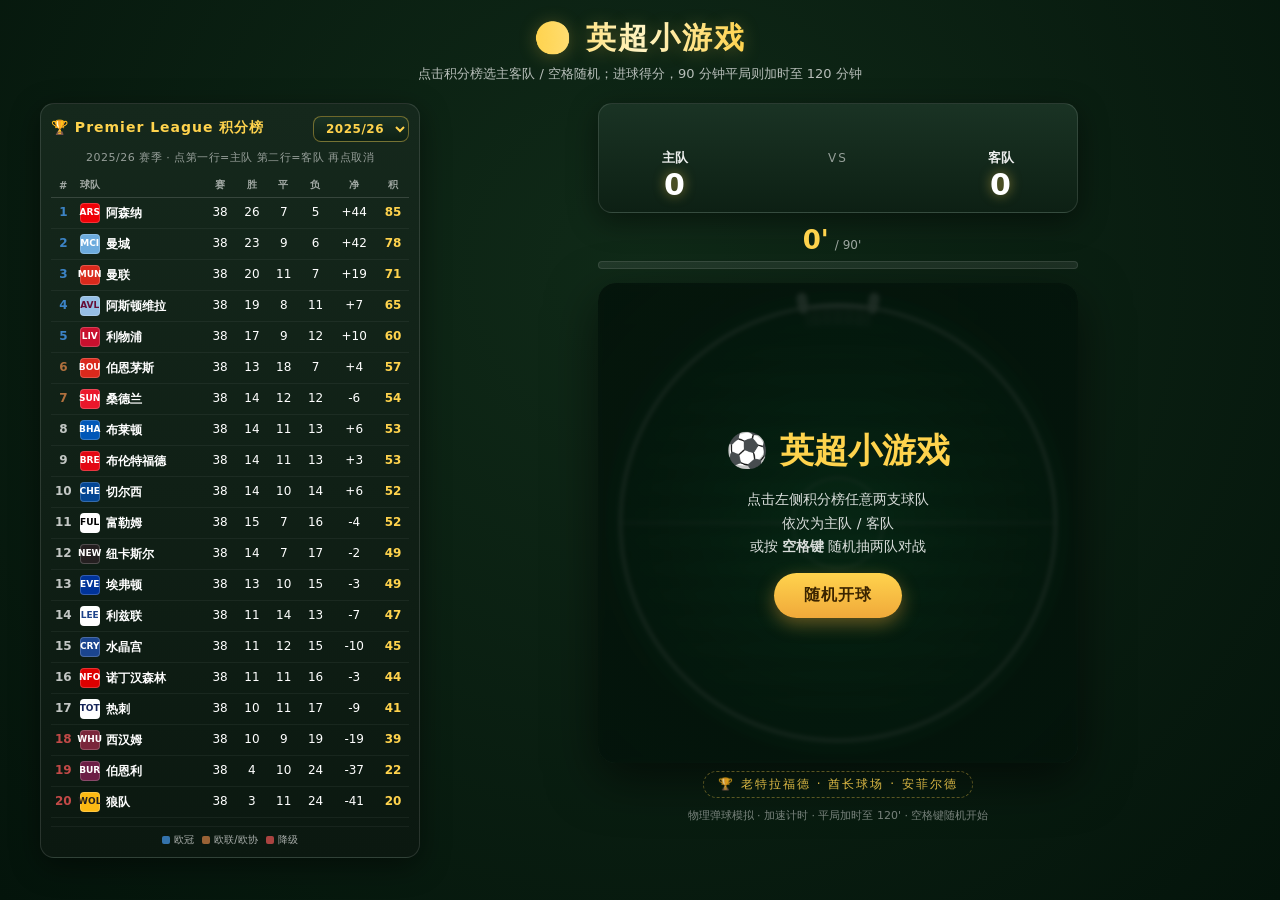
==== commit f51f3347: "fix: 修正五大联赛近 5 赛季积分榜数据 + 球身样式改为纯色 积分榜数据核对权威来源（Wikipedia）后修正： - 英超：2025/26 完全重排（阿森纳夺冠），2022/23 修复狼队排序" ====
--- a/england.html
+++ b/england.html
@@ -4,266 +4,15 @@
 <meta charset="UTF-8">
 <meta name="viewport" content="width=device-width, initial-scale=1.0">
 <title>⚽ 英超小游戏</title>
-<style>
-  :root{
-    --pitch:#0b5d2e;
-    --pitch-dark:#073d1d;
-    --line:rgba(255,255,255,.85);
-    --gold:#ffd34d;
-  }
-  *{box-sizing:border-box;margin:0;padding:0}
-  html,body{height:100%}
-  body{
-    font-family:"Segoe UI",system-ui,"Microsoft YaHei",sans-serif;
-    background:radial-gradient(circle at 50% 30%,#102a18,#04140b);
-    color:#fff;
-    display:flex;flex-direction:column;align-items:center;
-    min-height:100vh;padding:18px 12px 30px;
-    overflow-x:hidden;
-  }
-  h1{
-    font-size:clamp(20px,3.4vw,30px);
-    letter-spacing:2px;
-    background:linear-gradient(90deg,var(--gold),#fff7cf,var(--gold));
-    -webkit-background-clip:text;background-clip:text;color:transparent;
-    margin-bottom:6px;text-shadow:0 2px 18px rgba(255,211,77,.25);
-  }
-  .subtitle{opacity:.7;font-size:13px;margin-bottom:14px}
-
-  .scoreboard{
-    width:min(480px,92vw);
-    display:flex;align-items:center;justify-content:space-between;gap:8px;
-    background:linear-gradient(180deg,#1a3324,#0d2014);
-    border:1px solid rgba(255,255,255,.12);
-    border-radius:14px;padding:10px 16px;
-    box-shadow:0 8px 30px rgba(0,0,0,.45);
-  }
-  .team{display:flex;flex-direction:column;align-items:center;min-width:120px}
-  .flag{font-size:30px;line-height:1;filter:drop-shadow(0 2px 4px rgba(0,0,0,.5));min-height:32px;display:flex;align-items:center;justify-content:center}
-  .tname{font-size:13px;margin-top:3px;opacity:.92;font-weight:600}
-  .goals{font-size:30px;font-weight:800;letter-spacing:1px;color:#fff;text-shadow:0 0 12px rgba(255,211,77,.5)}
-  .vs{font-size:12px;opacity:.55;letter-spacing:2px}
-  .center{display:flex;flex-direction:column;align-items:center;gap:2px}
-
-  .clock-wrap{width:min(480px,92vw);margin:12px 0 4px}
-  .clock{
-    display:flex;align-items:baseline;justify-content:center;gap:6px;
-    font-variant-numeric:tabular-nums;
-  }
-  .clock .min{font-size:26px;font-weight:800;color:var(--gold)}
-  .clock .lbl{font-size:12px;opacity:.6}
-  .progress{
-    height:8px;border-radius:6px;margin-top:6px;overflow:hidden;
-    background:rgba(255,255,255,.08);border:1px solid rgba(255,255,255,.1);
-  }
-  .progress>i{
-    display:block;height:100%;width:0%;
-    background:linear-gradient(90deg,#3ddb6a,var(--gold),#ff6b4a);
-    transition:width .08s linear;
-  }
-
-  .stage{position:relative;width:min(480px,92vw);aspect-ratio:1/1;margin-top:10px}
-  canvas{width:100%;height:100%;display:block;border-radius:18px;
-    box-shadow:0 16px 50px rgba(0,0,0,.55),inset 0 0 0 2px rgba(255,255,255,.06)}
-
-  .overlay{
-    position:absolute;inset:0;display:flex;flex-direction:column;
-    align-items:center;justify-content:center;gap:14px;
-    background:radial-gradient(circle at 50% 50%,rgba(4,20,11,.82),rgba(4,20,11,.95));
-    border-radius:18px;text-align:center;padding:20px;
-    transition:opacity .4s;backdrop-filter:blur(2px);
-  }
-  .overlay.hidden{opacity:0;pointer-events:none}
-  .overlay h2{font-size:clamp(22px,4vw,34px);color:var(--gold)}
-  .result-line{font-size:clamp(28px,6vw,46px);font-weight:800;letter-spacing:2px;
-    text-shadow:0 0 22px rgba(255,211,77,.45)}
-  .result-tag{font-size:14px;opacity:.8;margin-top:-6px;letter-spacing:6px}
-
-  /* ---------- 比赛结束：结果卡片 ---------- */
-  .final-result{
-    display:flex;align-items:center;justify-content:center;gap:14px;
-    width:100%;max-width:520px;margin:6px 0 2px;
-  }
-  .final-team{
-    display:flex;flex-direction:column;align-items:center;gap:6px;
-    min-width:104px;padding:10px 8px;border-radius:14px;
-    background:linear-gradient(180deg,rgba(255,255,255,.04),rgba(255,255,255,.01));
-    border:1px solid rgba(255,255,255,.12);
-    transition:transform .25s,box-shadow .25s,border-color .25s;
-  }
-  .final-team.winner{
-    transform:scale(1.1);
-    border-color:rgba(255,211,77,.7);
-    box-shadow:0 0 26px rgba(255,211,77,.45),0 0 60px rgba(255,211,77,.18);
-  }
-  .final-team .fbadge{width:48px;height:48px;display:flex;align-items:center;justify-content:center;
-    border-radius:10px;font-size:14px;font-weight:900;letter-spacing:.5px;
-    box-shadow:0 4px 12px rgba(0,0,0,.5);border:1px solid rgba(255,255,255,.25)}
-  .final-team .fname{
-    font-size:clamp(15px,2.4vw,20px);font-weight:800;letter-spacing:.5px;
-    text-align:center;line-height:1.15;
-  }
-  .final-team.winner .fname{
-    color:var(--gold);text-shadow:0 0 14px rgba(255,211,77,.55);
-  }
-  .final-score{
-    font-size:clamp(46px,9vw,72px);font-weight:900;letter-spacing:2px;
-    font-variant-numeric:tabular-nums;line-height:1;
-    color:#fff;text-shadow:0 0 22px rgba(255,211,77,.55),0 4px 18px rgba(0,0,0,.6);
-    display:flex;align-items:center;gap:10px;
-  }
-  .final-score .pen{
-    font-size:.4em;font-weight:700;opacity:.85;color:var(--gold);
-    display:flex;flex-direction:column;align-items:center;line-height:1.1;
-  }
-  .final-score .pen small{font-size:.62em;opacity:.7;font-weight:600;letter-spacing:1px}
-  .final-tag{
-    display:inline-block;margin-top:10px;padding:4px 16px;border-radius:20px;
-    font-size:13px;font-weight:800;letter-spacing:4px;
-    background:rgba(255,211,77,.14);border:1px solid rgba(255,211,77,.4);color:var(--gold);
-  }
-  .final-winner-line{
-    margin-top:8px;font-size:clamp(15px,2.4vw,19px);font-weight:700;opacity:.92;
-    text-align:center;
-  }
-
-  button{
-    cursor:pointer;border:none;outline:none;
-    font-family:inherit;font-weight:700;letter-spacing:1px;
-  }
-  .btn{
-    background:linear-gradient(180deg,var(--gold),#f0a93a);
-    color:#3a2400;padding:12px 30px;border-radius:30px;font-size:16px;
-    box-shadow:0 6px 18px rgba(240,169,58,.4);transition:transform .12s,box-shadow .12s;
-  }
-  .btn:hover{transform:translateY(-2px);box-shadow:0 10px 24px rgba(240,169,58,.55)}
-  .btn:active{transform:translateY(0)}
-
-  .hint{font-size:11px;opacity:.45;margin-top:10px}
-
-  .goal-flash{
-    position:absolute;top:50%;left:50%;transform:translate(-50%,-50%) scale(.6);
-    display:flex;flex-direction:column;align-items:center;gap:6px;
-    font-size:clamp(34px,8vw,64px);font-weight:900;color:#fff;
-    text-shadow:0 0 24px var(--gold),0 0 50px #ff6b4a;letter-spacing:3px;
-    opacity:0;pointer-events:none;transition:opacity .25s,transform .25s;
-  }
-  .goal-flash.show{opacity:1;transform:translate(-50%,-50%) scale(1)}
-  .goal-flash .gname{
-    font-size:.42em;letter-spacing:1px;font-weight:800;color:var(--gold);
-    text-shadow:0 0 14px rgba(255,211,77,.6);white-space:nowrap;
-  }
-
-  /* ---------- 布局：左积分榜 | 中球场 ---------- */
-  .layout{
-    display:flex;gap:16px;align-items:flex-start;justify-content:center;
-    width:min(1200px,99vw);margin-top:6px;
-  }
-  .table-side{
-    flex:0 0 380px;display:flex;flex-direction:column;
-    background:linear-gradient(180deg,#15281c,#0b1810);
-    border:1px solid rgba(255,255,255,.12);border-radius:14px;
-    padding:12px 10px 10px;box-shadow:0 8px 30px rgba(0,0,0,.45);
-  }
-  .table-head{font-weight:800;font-size:14px;letter-spacing:1px;color:var(--gold);margin-bottom:2px}
-  .season-bar{display:flex;align-items:center;justify-content:space-between;gap:8px;margin-bottom:2px}
-  .season-select{
-    background:linear-gradient(180deg,#1a3324,#0d2014);
-    color:var(--gold);border:1px solid rgba(255,211,77,.4);
-    border-radius:8px;padding:4px 8px;font-family:inherit;font-size:12px;
-    font-weight:700;cursor:pointer;letter-spacing:.5px;outline:none;
-  }
-  .season-select:hover{border-color:var(--gold)}
-  .season-select option{background:#0d2014;color:#fff}
-  .table-hint{font-size:11px;opacity:.55;text-align:center;margin:6px 0 8px;letter-spacing:.5px}
-  .center-panel{flex:1 1 560px;min-width:0;display:flex;flex-direction:column;align-items:center}
-  .final-seat{
-    margin-top:8px;font-size:12px;letter-spacing:2px;color:var(--gold);opacity:.85;
-    padding:4px 14px;border:1px dashed rgba(255,211,77,.4);border-radius:20px;
-  }
-
-  /* ---------- 积分榜表格 ---------- */
-  .stand{
-    width:100%;border-collapse:collapse;font-size:12px;
-    font-variant-numeric:tabular-nums;
-  }
-  .stand thead th{
-    padding:5px 4px;font-weight:700;font-size:10px;letter-spacing:.5px;
-    color:rgba(255,255,255,.6);border-bottom:1px solid rgba(255,255,255,.15);
-    text-align:center;
-  }
-  .stand thead th.left{text-align:left}
-  .stand tbody tr{
-    border-bottom:1px solid rgba(255,255,255,.05);
-    cursor:pointer;transition:background .12s;
-  }
-  .stand tbody tr:hover{background:rgba(255,211,77,.1)}
-  .stand tbody tr.home{background:rgba(255,211,77,.22);box-shadow:inset 3px 0 0 var(--gold)}
-  .stand tbody tr.away{background:rgba(74,163,255,.22);box-shadow:inset 3px 0 0 #4aa3ff}
-  .stand td{padding:5px 4px;text-align:center;line-height:1.3}
-  .stand td.pos{font-weight:700;opacity:.75;width:24px}
-  .stand td.tm{text-align:left;font-weight:700;white-space:nowrap;overflow:hidden;text-overflow:ellipsis;max-width:160px}
-  .stand td.tm .badge{
-    display:inline-flex;align-items:center;justify-content:center;
-    width:20px;height:20px;border-radius:4px;font-size:9px;font-weight:900;
-    margin-right:6px;vertical-align:middle;border:1px solid rgba(255,255,255,.2);
-    letter-spacing:0;
-  }
-  .stand td.pts{font-weight:800;color:var(--gold);width:32px}
-  .stand tr.zone-ucl td.pos{color:#4aa3ff}
-  .stand tr.zone-uel td.pos{color:#e58a4a}
-  .stand tr.zone-relegate td.pos{color:#ff5a5a}
-  .stand-legend{
-    display:flex;flex-wrap:wrap;gap:8px;justify-content:center;
-    font-size:10px;opacity:.65;margin-top:8px;padding-top:6px;
-    border-top:1px solid rgba(255,255,255,.08);
-  }
-  .stand-legend .lg-dot{
-    display:inline-block;width:8px;height:8px;border-radius:2px;margin-right:4px;
-    vertical-align:middle;
-  }
-
-  /* 记分牌上的队徽（DOM 版本，与 canvas 内的球徽同源色） */
-  .flag .badge-dom{
-    display:inline-flex;align-items:center;justify-content:center;
-    width:42px;height:30px;border-radius:4px;font-size:12px;font-weight:900;
-    box-shadow:0 2px 6px rgba(0,0,0,.5);border:1px solid rgba(255,255,255,.25);
-    letter-spacing:.5px;
-  }
-
-  /* 时钟加时标签 */
-  .extra-tag{font-size:11px;color:#ff8a4a;margin-left:6px;font-weight:700}
-
-  /* ---------- 点球大战记录条 ---------- */
-  .pens-bar{width:min(480px,92vw);margin-top:8px;display:flex;flex-direction:column;gap:4px}
-  .pens-row{display:flex;align-items:center;gap:7px;font-size:12px;
-    background:rgba(255,255,255,.04);border:1px solid rgba(255,255,255,.1);
-    border-radius:8px;padding:4px 8px}
-  .pens-row .pf{
-    display:inline-flex;align-items:center;justify-content:center;
-    width:22px;height:16px;border-radius:3px;font-size:8px;font-weight:900;
-    border:1px solid rgba(255,255,255,.2);flex:0 0 auto;letter-spacing:0;
-  }
-  .pens-row .pname{min-width:60px;font-weight:700;white-space:nowrap;overflow:hidden;text-overflow:ellipsis}
-  .pens-slots{display:flex;gap:4px;flex:1;flex-wrap:wrap}
-  .pens-slot{width:17px;height:17px;border-radius:4px;display:flex;align-items:center;justify-content:center;
-    font-size:11px;font-weight:800;background:rgba(255,255,255,.06);border:1px solid rgba(255,255,255,.12)}
-  .pens-slot.make{background:rgba(61,219,106,.25);border-color:#3ddb6a;color:#3ddb6a}
-  .pens-slot.miss{background:rgba(255,90,90,.2);border-color:#ff5a5a;color:#ff5a5a}
-  .pens-slot.now{box-shadow:0 0 8px rgba(255,211,77,.7);border-color:var(--gold);color:var(--gold)}
-
-  @media(max-width:900px){
-    .layout{flex-direction:column;align-items:center}
-    .table-side{flex:0 0 auto;width:min(560px,96vw)}
-  }
-</style>
+<link rel="stylesheet" href="css/base.css">
+<link rel="stylesheet" href="css/standings.css">
 </head>
 <body>
   <h1>⚽ 英超小游戏</h1>
   <div class="subtitle">点击积分榜选主客队 / 空格随机；进球得分，90 分钟平局则加时至 120 分钟</div>
 
   <div class="layout">
-    <!-- 左：英超积分榜 -->
+    <!-- 左：积分榜 -->
     <aside class="table-side">
       <div class="season-bar">
         <div class="table-head">🏆 Premier League 积分榜</div>
@@ -342,11 +91,8 @@
   </div>
 
 <script>
-(function(){
-  "use strict";
-
-  // ---------- 球队元数据（跨赛季共享：名称 / 配色 / 缩写）----------
-  const CLUBS = {
+// 球队元数据 + 最近 5 赛季积分榜（数据写死在页面；后续接服务器可改为 fetch data/*.json）
+const CLUBS = {
     mci:{short:"Man City",       zh:"曼城",         c1:"#6cabdd", c2:"#ffffff", abbr:"MCI"},
     liv:{short:"Liverpool",      zh:"利物浦",       c1:"#c8102e", c2:"#ffffff", abbr:"LIV"},
     ars:{short:"Arsenal",        zh:"阿森纳",       c1:"#ef0107", c2:"#ffffff", abbr:"ARS"},
@@ -375,31 +121,28 @@
     nor:{short:"Norwich",        zh:"诺维奇",       c1:"#fff200", c2:"#00a650", abbr:"NOR"},
     wat:{short:"Watford",        zh:"沃特福德",     c1:"#fbee23", c2:"#ed2127", abbr:"WAT"}
   };
-
-  // ---------- 最近 5 个赛季最终积分榜（按名次排序，用 code 关联 CLUBS）----------
-  // 数据源：Wikipedia 2021-22 ~ 2025-26 Premier League
-  const SEASONS = [
+const SEASONS = [
     {label:"2025/26", clubs:[
-      {code:"liv",pld:38,w:26,d:6,l:6,gf:82,ga:38,pts:84},
-      {code:"ars",pld:38,w:25,d:7,l:6,gf:78,ga:36,pts:82},
-      {code:"mci",pld:38,w:24,d:6,l:8,gf:80,ga:42,pts:78},
-      {code:"che",pld:38,w:22,d:8,l:8,gf:71,ga:44,pts:74},
-      {code:"new",pld:38,w:20,d:9,l:9,gf:65,ga:45,pts:69},
-      {code:"tot",pld:38,w:19,d:9,l:10,gf:70,ga:52,pts:66},
-      {code:"avl",pld:38,w:18,d:9,l:11,gf:60,ga:50,pts:63},
-      {code:"mun",pld:38,w:16,d:11,l:11,gf:57,ga:52,pts:59},
-      {code:"bha",pld:38,w:15,d:10,l:13,gf:55,ga:55,pts:55},
-      {code:"bou",pld:38,w:14,d:11,l:13,gf:56,ga:56,pts:53},
-      {code:"nfo",pld:38,w:14,d:10,l:14,gf:52,ga:55,pts:52},
-      {code:"cry",pld:38,w:13,d:12,l:13,gf:50,ga:54,pts:51},
-      {code:"bre",pld:38,w:13,d:10,l:15,gf:56,ga:60,pts:49},
-      {code:"eve",pld:38,w:12,d:12,l:14,gf:45,ga:52,pts:48},
-      {code:"ful",pld:38,w:12,d:11,l:15,gf:49,ga:56,pts:47},
-      {code:"whu",pld:38,w:11,d:11,l:16,gf:48,ga:60,pts:44},
-      {code:"wol",pld:38,w:10,d:10,l:18,gf:42,ga:63,pts:40},
-      {code:"sun",pld:38,w:9,d:10,l:19,gf:38,ga:60,pts:37},
-      {code:"lee",pld:38,w:8,d:9,l:21,gf:36,ga:66,pts:33},
-      {code:"bur",pld:38,w:5,d:10,l:23,gf:32,ga:72,pts:25}
+      {code:"ars",pld:38,w:26,d:7,l:5,gf:71,ga:27,pts:85},
+      {code:"mci",pld:38,w:23,d:9,l:6,gf:77,ga:35,pts:78},
+      {code:"mun",pld:38,w:20,d:11,l:7,gf:69,ga:50,pts:71},
+      {code:"avl",pld:38,w:19,d:8,l:11,gf:56,ga:49,pts:65},
+      {code:"liv",pld:38,w:17,d:9,l:12,gf:63,ga:53,pts:60},
+      {code:"bou",pld:38,w:13,d:18,l:7,gf:58,ga:54,pts:57},
+      {code:"sun",pld:38,w:14,d:12,l:12,gf:42,ga:48,pts:54},
+      {code:"bha",pld:38,w:14,d:11,l:13,gf:52,ga:46,pts:53},
+      {code:"bre",pld:38,w:14,d:11,l:13,gf:55,ga:52,pts:53},
+      {code:"che",pld:38,w:14,d:10,l:14,gf:58,ga:52,pts:52},
+      {code:"ful",pld:38,w:15,d:7,l:16,gf:47,ga:51,pts:52},
+      {code:"new",pld:38,w:14,d:7,l:17,gf:53,ga:55,pts:49},
+      {code:"eve",pld:38,w:13,d:10,l:15,gf:47,ga:50,pts:49},
+      {code:"lee",pld:38,w:11,d:14,l:13,gf:49,ga:56,pts:47},
+      {code:"cry",pld:38,w:11,d:12,l:15,gf:41,ga:51,pts:45},
+      {code:"nfo",pld:38,w:11,d:11,l:16,gf:48,ga:51,pts:44},
+      {code:"tot",pld:38,w:10,d:11,l:17,gf:48,ga:57,pts:41},
+      {code:"whu",pld:38,w:10,d:9,l:19,gf:46,ga:65,pts:39},
+      {code:"bur",pld:38,w:4,d:10,l:24,gf:38,ga:75,pts:22},
+      {code:"wol",pld:38,w:3,d:11,l:24,gf:27,ga:68,pts:20}
     ]},
     {label:"2024/25", clubs:[
       {code:"liv",pld:38,w:25,d:9,l:4,gf:86,ga:41,pts:84},
@@ -409,11 +152,11 @@
       {code:"new",pld:38,w:20,d:6,l:12,gf:68,ga:47,pts:66},
       {code:"avl",pld:38,w:19,d:9,l:10,gf:58,ga:51,pts:66},
       {code:"nfo",pld:38,w:19,d:8,l:11,gf:58,ga:46,pts:65},
+      {code:"bha",pld:38,w:16,d:13,l:9,gf:66,ga:59,pts:61},
       {code:"bou",pld:38,w:15,d:11,l:12,gf:58,ga:46,pts:56},
       {code:"bre",pld:38,w:16,d:8,l:14,gf:66,ga:57,pts:56},
       {code:"ful",pld:38,w:15,d:9,l:14,gf:54,ga:54,pts:54},
       {code:"cry",pld:38,w:13,d:14,l:11,gf:51,ga:51,pts:53},
-      {code:"bha",pld:38,w:13,d:11,l:14,gf:58,ga:59,pts:50},
       {code:"eve",pld:38,w:11,d:15,l:12,gf:42,ga:44,pts:48},
       {code:"whu",pld:38,w:11,d:10,l:17,gf:46,ga:62,pts:43},
       {code:"mun",pld:38,w:11,d:9,l:18,gf:44,ga:54,pts:42},
@@ -458,14 +201,14 @@
       {code:"ful",pld:38,w:15,d:7,l:16,gf:55,ga:53,pts:52},
       {code:"cry",pld:38,w:11,d:12,l:15,gf:40,ga:49,pts:45},
       {code:"che",pld:38,w:11,d:11,l:16,gf:38,ga:47,pts:44},
+      {code:"wol",pld:38,w:11,d:8,l:19,gf:31,ga:58,pts:41},
       {code:"whu",pld:38,w:11,d:7,l:20,gf:42,ga:55,pts:40},
       {code:"bou",pld:38,w:11,d:6,l:21,gf:37,ga:71,pts:39},
       {code:"nfo",pld:38,w:9,d:11,l:18,gf:38,ga:68,pts:38},
       {code:"eve",pld:38,w:8,d:12,l:18,gf:34,ga:57,pts:36},
       {code:"lei",pld:38,w:9,d:7,l:22,gf:51,ga:68,pts:34},
       {code:"lee",pld:38,w:7,d:10,l:21,gf:48,ga:78,pts:31},
-      {code:"sou",pld:38,w:6,d:7,l:25,gf:36,ga:73,pts:25},
-      {code:"wol",pld:38,w:11,d:8,l:19,gf:31,ga:58,pts:41}
+      {code:"sou",pld:38,w:6,d:7,l:25,gf:36,ga:73,pts:25}
     ]},
     {label:"2021/22", clubs:[
       {code:"mci",pld:38,w:29,d:6,l:3,gf:99,ga:26,pts:93},
@@ -490,1004 +233,9 @@
       {code:"nor",pld:38,w:5,d:7,l:26,gf:23,ga:84,pts:22}
     ]}
   ];
-  let currentSeasonIdx = 0;   // 默认最近一季（2025/26）
-
-  // 分区颜色：欧冠区（1~5）、欧联/欧协（6~7）、降级区（最后 3 队）
-  function zoneOf(idx, total){
-    if(idx < 5) return "zone-ucl";
-    if(idx < 7) return "zone-uel";
-    if(idx >= total - 3) return "zone-relegate";
-    return "";
-  }
-
-  // 通过 code 拿球队元数据（CLUBS 即查找表）
-  const TEAM_BY_CODE = CLUBS;
-
-  // ---------- DOM ----------
-  const canvas = document.getElementById("pitch");
-  const ctx = canvas.getContext("2d");
-  const elFlagA=document.getElementById("flagA"), elNameA=document.getElementById("nameA"), elScoreA=document.getElementById("scoreA");
-  const elFlagB=document.getElementById("flagB"), elNameB=document.getElementById("nameB"), elScoreB=document.getElementById("scoreB");
-  const elClock=document.getElementById("clockMin"), elBar=document.getElementById("progressBar"),
-        elClockMax=document.getElementById("clockMax"), elExtraTag=document.getElementById("extraTag");
-  const elOverlay=document.getElementById("overlay"), elOverlayTitle=document.getElementById("overlayTitle"), elOverlayBody=document.getElementById("overlayBody");
-  const elStartBtn=document.getElementById("startBtn");
-  const elFlash=document.getElementById("goalFlash");
-  const elPensBar=document.getElementById("pensBar"),
-        elPensRowA=document.getElementById("pensRowA"), elPensRowB=document.getElementById("pensRowB");
-  const elStandBody=document.getElementById("standBody");
-  const elSeasonSel=document.getElementById("seasonSel");
-  const elSeasonSub=document.getElementById("seasonSub");
-
-  // ---------- 几何 ----------
-  const W = canvas.width, H = canvas.height;
-  const CX = W/2, CY = H/2;
-  const R = 290;
-  const BALL_R = 38;
-  const GOAL_SPAN = 0.32;
-
-  // ---------- 配置 / 常量 ----------
-  const ALLOW_EXTRA = true;
-  const ALLOW_PENS = true;
-  const FORCE_EXTRA = false;
-  const FORCE_PENS = false;
-  const T_REG = 60, T_EXTRA = 20, P_ACCEL = 1;
-  const KICKOFF_PAUSE = 1.0;
-  const TARGET_SP = 480;
-  const PEN_GOAL_P = 0.72,
-        PEN_GC = -Math.PI/2,
-        PEN_PREP = 0.5,
-        PEN_FLIGHT = 0.85,
-        PEN_RESOLVE = 0.9,
-        PEN_GAP = 0.6;
-
-  // ---------- 状态 ----------
-  let state = null;
-  let rafId = null;
-  let lastT = 0;
-
-  // ---------- 队徽绘制（canvas 版 & DOM 版） ----------
-  // canvas 版：圆内画一个圆角矩形色块 + 白色 3 字母缩写（旋转跟随 ball.spin）
-  function drawBadgeToCanvas(team, size){
-    // 底色矩形
-    const w=size*2, h=size*1.4;
-    // 圆角矩形
-    const rx=6;
-    ctx.fillStyle = team.c1;
-    roundRect(ctx, -w/2, -h/2, w, h, rx);
-    ctx.fill();
-    // 中间横条（次色）
-    ctx.fillStyle = team.c2;
-    ctx.fillRect(-w/2, -h*0.15, w, h*0.30);
-    // 缩写文字
-    // 若主色是白/黄一类浅色，字用次色；否则用白色
-    const light = isLight(team.c1);
-    ctx.fillStyle = light ? team.c2 : "#ffffff";
-    ctx.strokeStyle = light ? "rgba(0,0,0,.4)" : "rgba(0,0,0,.6)";
-    ctx.lineWidth = 1.2;
-    ctx.font = "900 " + Math.round(size*0.55) + "px 'Segoe UI',system-ui,sans-serif";
-    ctx.textAlign="center"; ctx.textBaseline="middle";
-    ctx.strokeText(team.abbr, 0, 1);
-    ctx.fillText(team.abbr, 0, 1);
-    // 描边
-    ctx.strokeStyle="rgba(0,0,0,.4)"; ctx.lineWidth=1.5;
-    roundRect(ctx, -w/2, -h/2, w, h, rx);
-    ctx.stroke();
-  }
-  function roundRect(c,x,y,w,h,r){
-    c.beginPath();
-    c.moveTo(x+r,y);
-    c.arcTo(x+w,y,x+w,y+h,r);
-    c.arcTo(x+w,y+h,x,y+h,r);
-    c.arcTo(x,y+h,x,y,r);
-    c.arcTo(x,y,x+w,y,r);
-    c.closePath();
-  }
-  function isLight(hex){
-    // #rgb / #rrggbb -> brightness
-    const c = hex.replace("#","");
-    const r=parseInt(c.length===3?c[0]+c[0]:c.slice(0,2),16);
-    const g=parseInt(c.length===3?c[1]+c[1]:c.slice(2,4),16);
-    const b=parseInt(c.length===3?c[2]+c[2]:c.slice(4,6),16);
-    return (0.299*r+0.587*g+0.114*b) > 180;
-  }
-
-  // DOM 版：给积分榜/记分牌/PR 结算卡使用的小徽章
-  function badgeDomHTML(team, size, cls){
-    const light = isLight(team.c1);
-    const fg = light ? team.c2 : "#ffffff";
-    const style = `background:${team.c1};color:${fg};` +
-                  (size ? `width:${size}px;height:${size*0.72}px;font-size:${Math.max(9,Math.round(size*0.28))}px;` : "");
-    return `<span class="${cls||"badge"}" style="${style}">${team.abbr}</span>`;
-  }
-
-  function makeBall(team, angleStart, isHome){
-    const pos = polar(R*0.55, angleStart);
-    const speed = 480;
-    const dir = angleStart + Math.PI + (Math.random()-0.5)*1.2;
-    return {
-      name: team.short,
-      zh: team.zh,
-      team: team,                 // 关联到 TEAMS 对象
-      color: isHome ? "#ff5a5a" : "#4aa3ff",
-      x: CX + pos.x, y: CY + pos.y,
-      vx: Math.cos(dir)*speed,
-      vy: Math.sin(dir)*speed,
-      spin: 0,
-      spinV: (Math.random()-0.5)*4,
-      score: 0
-    };
-  }
-  function polar(r,a){return {x:Math.cos(a)*r, y:Math.sin(a)*r};}
-  function lerp(a,b,t){return a+(b-a)*t;}
-
-  function pickTwoTeams(){
-    const pool = TEAMS.slice();
-    const i = Math.floor(Math.random()*pool.length);
-    const a = pool.splice(i,1)[0];
-    const j = Math.floor(Math.random()*pool.length);
-    const b = pool.splice(j,1)[0];
-    return [a,b];
-  }
-
-  // tA/tB 可选，不传则随机抽两队
-  function newMatch(tA, tB){
-    if(!tA || !tB){ const [a,b]=pickTwoTeams(); tA=a; tB=b; }
-    const goalCenter = -Math.PI/2;
-    const balls = [
-      makeBall(tA, Math.random()*Math.PI*2, true),
-      makeBall(tB, Math.random()*Math.PI*2, false)
-    ];
-    return {
-      teams:[tA,tB],
-      balls:balls,
-      goalCenter: goalCenter,
-      goalFlash:0,
-      scoreA:0, scoreB:0,
-      started:false,
-      finished:false,
-      realStart:0,
-      realDuration:60,
-      extra:false,
-      extraStart:0,
-      matchMin:0,
-      prevMin:0,
-      freezeUntil:0,
-      freezeStart:0,
-      freezeMin:0,
-      pendingKickoff:null,
-      rot:0
-    };
-  }
-
-  function accel(min0, min1, k){ return min0 + (min1-min0)*Math.pow(k, P_ACCEL); }
-
-  function resetBallsToCenter(randomize){
-    const balls = state.balls;
-    const off = BALL_R + 6;
-    const baseAng = Math.random()*Math.PI*2;
-    for(let i=0;i<balls.length;i++){
-      const s = i===0 ? -1 : 1;
-      let outDir;
-      if(randomize){
-        const ang = baseAng + (s<0 ? 0 : Math.PI);
-        balls[i].x = CX + Math.cos(ang)*off;
-        balls[i].y = CY + Math.sin(ang)*off;
-        outDir = ang + (Math.random()-0.5)*0.8;
-      } else {
-        balls[i].x = CX + s*off;
-        balls[i].y = CY;
-        outDir = (s<0 ? Math.PI : 0) + (Math.random()-0.5)*0.8;
-      }
-      balls[i].vx = Math.cos(outDir)*TARGET_SP;
-      balls[i].vy = Math.sin(outDir)*TARGET_SP;
-      balls[i].spin = 0;
-      balls[i].spinV = (Math.random()-0.5)*4;
-    }
-  }
-
-  function kickoffPause(min, resetRot){
-    resetBallsToCenter(!resetRot);
-    if(resetRot) state.rot = 0;
-    state.matchMin = min;
-    state.freezeMin = min;
-    const now = performance.now()/1000;
-    state.freezeStart = now;
-    state.freezeUntil = now + KICKOFF_PAUSE;
-  }
-
-  function applyUI(state){
-    const [tA,tB]=state.teams;
-    if(tA && tB){
-      elFlagA.innerHTML=badgeDomHTML(tA, 42, "badge-dom");
-      elNameA.textContent=tA.zh;
-      elScoreA.textContent=state.scoreA;
-      elFlagB.innerHTML=badgeDomHTML(tB, 42, "badge-dom");
-      elNameB.textContent=tB.zh;
-      elScoreB.textContent=state.scoreB;
-    }
-  }
-
-  // ---------- 物理更新 ----------
-  function step(dt){
-    if(!state || !state.started || state.finished) return;
-    if(state.pens){ stepPens(dt); return; }
-
-    const now = performance.now()/1000;
-
-    if(state.freezeUntil){
-      if(now < state.freezeUntil){
-        state.matchMin = state.freezeMin;
-        return;
-      }
-      const dur = now - state.freezeStart;
-      state.realStart += dur;
-      if(state.extra) state.extraStart += dur;
-      state.freezeUntil = 0;
-    }
-
-    if(!state.extra){
-      let t = now - state.realStart;
-      if(t >= T_REG){
-        t = T_REG;
-        state.matchMin = 90;
-        if(FORCE_PENS){
-          enterPens();
-        } else if(FORCE_EXTRA){
-          state.extra = true;
-          state.extraStart = now;
-          kickoffPause(90, true);
-          state.prevMin = 90;
-          return;
-        } else if(state.scoreA === state.scoreB && ALLOW_EXTRA){
-          state.extra = true;
-          state.extraStart = now;
-          kickoffPause(90, true);
-          state.prevMin = 90;
-          return;
-        } else {
-          state.finished = true;
-        }
-      } else {
-        state.matchMin = accel(0, 90, t/T_REG);
-      }
-    } else {
-      let te = now - state.extraStart;
-      if(te >= T_EXTRA){
-        te = T_EXTRA;
-        state.matchMin = 120;
-        if(FORCE_PENS){
-          enterPens();
-        } else if(state.scoreA === state.scoreB && ALLOW_PENS){
-          enterPens();
-        } else {
-          state.finished = true;
-        }
-      } else {
-        state.matchMin = accel(90, 120, te/T_EXTRA);
-      }
-    }
-
-    if(state.pendingKickoff != null){
-      kickoffPause(state.pendingKickoff);
-      state.pendingKickoff = null;
-      return;
-    }
-    if(!state.extra){
-      if(state.prevMin < 45 && state.matchMin >= 45){
-        kickoffPause(45, true);
-        flashMsg("下半场", KICKOFF_PAUSE*1000);
-        state.prevMin = 45;
-        return;
-      }
-    } else {
-      if(state.prevMin < 105 && state.matchMin >= 105){
-        kickoffPause(105, true);
-        state.prevMin = 105;
-        return;
-      }
-    }
-
-    const balls = state.balls;
-    const sub = 4;
-    const h = dt/sub;
-    for(let s=0;s<sub;s++){
-      integrate(h);
-      wallAndGoal();
-      ballBall();
-    }
-
-    for(const b of balls){ b.spin += b.spinV*dt; }
-    if(state.goalFlash>0) state.goalFlash -= dt;
-
-    state.rot += dt * 0.35;
-    state.prevMin = state.matchMin;
-  }
-
-  function integrate(h){
-    for(const b of state.balls){
-      b.x += b.vx*h;
-      b.y += b.vy*h;
-      const sp = Math.hypot(b.vx,b.vy) || 1;
-      b.vx = b.vx/sp*TARGET_SP;
-      b.vy = b.vy/sp*TARGET_SP;
-    }
-  }
-
-  function wallAndGoal(){
-    const gc = state.goalCenter + state.rot;
-    const g0 = gc - GOAL_SPAN/2, g1 = gc + GOAL_SPAN/2;
-    const posts = [
-      {x: CX+Math.cos(g0)*R, y: CY+Math.sin(g0)*R},
-      {x: CX+Math.cos(g1)*R, y: CY+Math.sin(g1)*R}
-    ];
-    const maxDist = R - BALL_R;
-
-    for(const b of state.balls){
-      let hitPost = false;
-      for(const p of posts){
-        const px=b.x-p.x, py=b.y-p.y;
-        const pd=Math.hypot(px,py);
-        if(pd <= BALL_R && pd > 0.0001){
-          const nx=px/pd, ny=py/pd;
-          const dot=b.vx*nx + b.vy*ny;
-          if(dot < 0){
-            b.vx -= 2*dot*nx;
-            b.vy -= 2*dot*ny;
-          }
-          b.x = p.x + nx*BALL_R;
-          b.y = p.y + ny*BALL_R;
-          b.spinV = (Math.random()-0.5)*8;
-          hitPost = true;
-        }
-      }
-      if(hitPost) continue;
-
-      const dx=b.x-CX, dy=b.y-CY;
-      const dist=Math.hypot(dx,dy);
-      if(dist < maxDist) continue;
-
-      const ang = Math.atan2(dy,dx);
-      let diff = normAngle(ang - gc);
-      const inGoal = Math.abs(diff) <= GOAL_SPAN/2;
-
-      if(inGoal){
-        if(dist >= R){
-          scoreGoal(b);
-          b.x = CX + Math.cos(ang)*maxDist*0.35;
-          b.y = CY + Math.sin(ang)*maxDist*0.35;
-          const sp = Math.hypot(b.vx,b.vy) || 480;
-          b.vx = -Math.cos(ang)*sp;
-          b.vy = -Math.sin(ang)*sp;
-        }
-      } else {
-        const nx=dx/dist, ny=dy/dist;
-        const dot = b.vx*nx + b.vy*ny;
-        b.vx -= 2*dot*nx;
-        b.vy -= 2*dot*ny;
-        b.x = CX + nx*maxDist;
-        b.y = CY + ny*maxDist;
-        const jitter = (Math.random()-0.5)*0.5;
-        const cs=Math.cos(jitter), sn=Math.sin(jitter);
-        const nvx=b.vx*cs - b.vy*sn, nvy=b.vx*sn + b.vy*cs;
-        b.vx=nvx; b.vy=nvy;
-        b.spinV = (Math.random()-0.5)*6;
-      }
-    }
-  }
-
-  function normAngle(a){
-    while(a>Math.PI) a-=2*Math.PI;
-    while(a<-Math.PI) a+=2*Math.PI;
-    return a;
-  }
-
-  function ballBall(){
-    const a=state.balls[0], b=state.balls[1];
-    const dx=b.x-a.x, dy=b.y-a.y;
-    const dist=Math.hypot(dx,dy);
-    const minD = BALL_R*2;
-    if(dist>0 && dist<minD){
-      const nx=dx/dist, ny=dy/dist;
-      const overlap = minD - dist;
-      a.x -= nx*overlap/2; a.y -= ny*overlap/2;
-      b.x += nx*overlap/2; b.y += ny*overlap/2;
-      const dvx=b.vx-a.vx, dvy=b.vy-a.vy;
-      const dot=dvx*nx + dvy*ny;
-      if(dot<0){
-        a.vx += dot*nx; a.vy += dot*ny;
-        b.vx -= dot*nx; b.vy -= dot*ny;
-        const j=(Math.random()-0.5)*0.6;
-        const cs=Math.cos(j), sn=Math.sin(j);
-        [a,b].forEach(o=>{
-          const nvx=o.vx*cs - o.vy*sn, nvy=o.vx*sn + o.vy*cs;
-          o.vx=nvx; o.vy=nvy; o.spinV=(Math.random()-0.5)*8;
-        });
-        const boost=1.04;
-        a.vx*=boost; a.vy*=boost; b.vx*=boost; b.vy*=boost;
-      }
-    }
-  }
-
-  function scoreGoal(b){
-    b.score++;
-    if(b===state.balls[0]) state.scoreA=b.score;
-    else state.scoreB=b.score;
-    state.goalFlash = 0.8;
-    applyUI(state);
-    elFlash.innerHTML = `GOAL!<span class="gname">${b.zh}</span>`;
-    elFlash.classList.add("show");
-    clearTimeout(state._flashTimer);
-    state._flashTimer = setTimeout(()=>elFlash.classList.remove("show"), 900);
-    state.pendingKickoff = state.matchMin;
-  }
-
-  function flashMsg(text, dur){
-    elFlash.textContent = text;
-    elFlash.classList.add("show");
-    clearTimeout(state._flashTimer);
-    state._flashTimer = setTimeout(()=>elFlash.classList.remove("show"), dur||900);
-  }
-
-  // ==================== 点球大战 ====================
-  function enterPens(){
-    state.goalCenter = PEN_GC - state.rot;
-    state.pens = {
-      phase:"prep", t:0,
-      firstKicker: Math.random()<0.5?0:1,
-      penA:0, penB:0,
-      kicksA:[], kicksB:[],
-      kicker:0, outcome:null, made:false, ballCorner:1,
-      ballStartX:CX, ballStartY:CY, ballX:CX, ballY:CY,
-      ballTargetX:CX, ballTargetY:CY,
-      resolveSX:CX, resolveSY:CY, resolveTX:CX, resolveTY:CY,
-      keeperAngle:PEN_GC, keeperDive:PEN_GC,
-      ballSpin:0, ended:false, winner:null
-    };
-    setupKick();
-    elPensBar.style.display="flex";
-    renderPensBar();
-    applyPensScoreboard();
-  }
-
-  function setupKick(){
-    const p=state.pens;
-    p.kicker = (p.kicksA.length === p.kicksB.length) ? p.firstKicker : (1 - p.firstKicker);
-    p.made = Math.random() < PEN_GOAL_P;
-    if(p.made) p.outcome="goal";
-    else { const r=Math.random(); p.outcome = r<0.6?"save":(r<0.8?"post":"wide"); }
-    p.ballCorner = Math.random()<0.5?-1:1;
-    const half = GOAL_SPAN/2;
-    const cornerAng = PEN_GC + p.ballCorner * half * 0.75;
-    const kSign = (p.outcome==="save") ? p.ballCorner : -p.ballCorner;
-    p.keeperDive = PEN_GC + kSign * half * 0.7;
-    p.keeperAngle = PEN_GC;
-    let tang, trad;
-    if(p.outcome==="goal"){ tang=cornerAng; trad=R-6; }
-    else if(p.outcome==="save"){ tang=cornerAng; trad=R-16; }
-    else if(p.outcome==="post"){ tang=PEN_GC + p.ballCorner*half; trad=R-4; }
-    else { tang=PEN_GC + p.ballCorner*(half+0.20); trad=R-2; }
-    p.ballTargetX = CX + Math.cos(tang)*trad;
-    p.ballTargetY = CY + Math.sin(tang)*trad;
-    p.ballStartX=CX; p.ballStartY=CY;
-    p.ballX=CX; p.ballY=CY; p.ballSpin=0;
-    p.phase="prep"; p.t=0;
-    renderPensBar();
-  }
-
-  function resolveKick(){
-    const p=state.pens, team=p.kicker;
-    if(team===0) p.kicksA.push(p.made); else p.kicksB.push(p.made);
-    if(p.made){ if(team===0) p.penA++; else p.penB++; }
-    if(p.made){
-      elFlash.innerHTML = `GOAL!<span class="gname">${state.teams[team].zh}</span>`;
-      elFlash.classList.add("show");
-      clearTimeout(state._flashTimer);
-      state._flashTimer = setTimeout(()=>elFlash.classList.remove("show"), 900);
-      state.goalFlash=0.8;
-    }
-    else if(p.outcome==="save") flashMsg("SAVE!");
-    else if(p.outcome==="post") flashMsg("中柱!");
-    else flashMsg("MISS!");
-    if(p.made){
-      const a=Math.atan2(p.ballTargetY-CY, p.ballTargetX-CX);
-      p.resolveTX=CX+Math.cos(a)*(R+12); p.resolveTY=CY+Math.sin(a)*(R+12);
-    } else if(p.outcome==="save"){
-      p.resolveTX=CX; p.resolveTY=CY;
-    } else if(p.outcome==="post"){
-      p.resolveTX=p.ballTargetX + (p.ballCorner>0?34:-34); p.resolveTY=p.ballTargetY+24;
-    } else {
-      const a=Math.atan2(p.ballTargetY-CY, p.ballTargetX-CX);
-      p.resolveTX=CX+Math.cos(a)*(R+24); p.resolveTY=CY+Math.sin(a)*(R+24);
-    }
-    p.resolveSX=p.ballX; p.resolveSY=p.ballY;
-    renderPensBar();
-    applyPensScoreboard();
-  }
-
-  function checkPensEnd(){
-    const p=state.pens;
-    const ka=p.kicksA.length, kb=p.kicksB.length;
-    if(ka<=5 && kb<=5){
-      const remA=5-ka, remB=5-kb;
-      if(p.penA > p.penB + remB) return 0;
-      if(p.penB > p.penA + remA) return 1;
-      if(ka===5 && kb===5 && p.penA!==p.penB) return p.penA>p.penB?0:1;
-      return null;
-    }
-    if(ka===kb && p.penA!==p.penB) return p.penA>p.penB?0:1;
-    return null;
-  }
-
-  function finishPens(winner){
-    state.pens.ended=true;
-    state.pens.winner=winner;
-    state.finished=true;
-    renderPensBar();
-    applyPensScoreboard();
-  }
-
-  function stepPens(dt){
-    const p=state.pens;
-    p.t += dt;
-    p.ballSpin += dt*10;
-    if(p.phase==="prep"){
-      p.ballX=CX; p.ballY=CY; p.keeperAngle=PEN_GC;
-      if(p.t>=PEN_PREP){ p.phase="flight"; p.t=0; }
-    } else if(p.phase==="flight"){
-      const k=Math.min(1, p.t/PEN_FLIGHT), e=k*k;
-      p.ballX=lerp(p.ballStartX, p.ballTargetX, e);
-      p.ballY=lerp(p.ballStartY, p.ballTargetY, e);
-      p.keeperAngle=lerp(PEN_GC, p.keeperDive, k);
-      if(k>=1){ p.phase="resolve"; p.t=0; resolveKick(); }
-    } else if(p.phase==="resolve"){
-      const k=Math.min(1, p.t/PEN_RESOLVE);
-      p.ballX=lerp(p.resolveSX, p.resolveTX, k);
-      p.ballY=lerp(p.resolveSY, p.resolveTY, k);
-      if(state.goalFlash>0) state.goalFlash-=dt;
-      if(p.t>=PEN_RESOLVE){ p.phase="gap"; p.t=0; }
-    } else if(p.phase==="gap"){
-      if(p.t>=PEN_GAP){
-        const w=checkPensEnd();
-        if(w!==null){ finishPens(w); return; }
-        setupKick();
-      }
-    }
-    const kb=state.balls[p.kicker];
-    kb.x=p.ballX; kb.y=p.ballY; kb.spin=p.ballSpin;
-  }
-
-  function applyPensScoreboard(){
-    if(!state.pens) return;
-    elScoreA.textContent=`${state.scoreA}(${state.pens.penA})`;
-    elScoreB.textContent=`${state.scoreB}(${state.pens.penB})`;
-  }
-
-  function renderPensBar(){
-    if(!state.pens) return;
-    const p=state.pens;
-    const rows=[
-      {el:elPensRowA, kicks:p.kicksA, tot:p.penA, t:state.teams[0], idx:0},
-      {el:elPensRowB, kicks:p.kicksB, tot:p.penB, t:state.teams[1], idx:1}
-    ];
-    rows.forEach(r=>{
-      const slots=r.kicks.map(m=>`<span class="pens-slot ${m?"make":"miss"}">${m?"✓":"✗"}</span>`).join("");
-      const pending = (r.idx===p.kicker && !p.ended && (p.phase==="prep"||p.phase==="flight"))
-        ? `<span class="pens-slot now">·</span>` : "";
-      r.el.innerHTML =
-        `${badgeDomHTML(r.t, 0, "pf")}<span class="pname">${r.t.zh}</span>`+
-        `<span class="pens-slots">${slots}${pending}</span><span class="pens-tot" style="font-weight:800;color:var(--gold);min-width:18px;text-align:right">${r.tot}</span>`;
-    });
-  }
-
-  function drawKeeper(){
-    const p=state.pens, rad=R-14, a=p.keeperAngle;
-    ctx.save();
-    ctx.translate(CX+Math.cos(a)*rad, CY+Math.sin(a)*rad);
-    ctx.rotate(a+Math.PI/2);
-    ctx.fillStyle="rgba(255,255,255,.9)";
-    ctx.strokeStyle="#ffd34d"; ctx.lineWidth=2;
-    ctx.beginPath(); ctx.rect(-26,-6,52,12); ctx.fill(); ctx.stroke();
-    ctx.beginPath(); ctx.arc(0,-12,7,0,Math.PI*2); ctx.fill();
-    ctx.restore();
-  }
-
-  // ---------- 渲染 ----------
-  function draw(){
-    ctx.clearRect(0,0,W,H);
-
-    const bg = ctx.createRadialGradient(CX,CY,40,CX,CY,R+30);
-    bg.addColorStop(0,"#13763c");
-    bg.addColorStop(1,"#06381c");
-    ctx.fillStyle=bg;
-    ctx.beginPath(); ctx.arc(CX,CY,R+18,0,Math.PI*2); ctx.fill();
-
-    ctx.save();
-    ctx.translate(CX,CY);
-    ctx.rotate(state.rot);
-    ctx.translate(-CX,-CY);
-
-    ctx.save();
-    ctx.beginPath(); ctx.arc(CX,CY,R,0,Math.PI*2); ctx.clip();
-    ctx.globalAlpha=0.12;
-    for(let i=-R;i<R;i+=36){
-      ctx.fillStyle = (i/36)%2===0 ? "#ffffff" : "#000000";
-      ctx.fillRect(CX-R, CY+i, R*2, 18);
-    }
-    ctx.restore();
-
-    ctx.lineWidth=4; ctx.strokeStyle="rgba(255,255,255,.85)";
-    ctx.beginPath(); ctx.arc(CX,CY,R,0,Math.PI*2); ctx.stroke();
-
-    ctx.globalAlpha=.5; ctx.lineWidth=2;
-    ctx.beginPath(); ctx.arc(CX,CY,60,0,Math.PI*2); ctx.stroke();
-    ctx.beginPath(); ctx.moveTo(CX-R,CY); ctx.lineTo(CX+R,CY); ctx.stroke();
-    ctx.globalAlpha=1;
-
-    ctx.restore();
-
-    ctx.fillStyle="rgba(255,255,255,.85)";
-    ctx.beginPath(); ctx.arc(CX,CY,4,0,Math.PI*2); ctx.fill();
-
-    drawGoal(state.goalCenter + state.rot);
-
-    if(state.pens){
-      drawKeeper();
-      drawBall(state.balls[state.pens.kicker]);
-    } else {
-      for(const b of state.balls) drawBall(b);
-    }
-  }
-
-  function drawGoal(gc){
-    const g0 = gc - GOAL_SPAN/2, g1 = gc + GOAL_SPAN/2;
-    ctx.save();
-    ctx.translate(CX,CY);
-    ctx.rotate(gc);
-    const depth = 26;
-    ctx.fillStyle="rgba(255,255,255,.10)";
-    ctx.beginPath();
-    ctx.moveTo(Math.cos(-GOAL_SPAN/2)*R, Math.sin(-GOAL_SPAN/2)*R);
-    ctx.arc(0,0,R,-GOAL_SPAN/2, GOAL_SPAN/2);
-    ctx.lineTo(Math.cos(GOAL_SPAN/2)*(R-depth), Math.sin(GOAL_SPAN/2)*(R-depth));
-    ctx.arc(0,0,R-depth, GOAL_SPAN/2, -GOAL_SPAN/2, true);
-    ctx.closePath();
-    ctx.fill();
-    ctx.strokeStyle="rgba(255,255,255,.35)"; ctx.lineWidth=1;
-    for(let i=1;i<5;i++){
-      const r = R - depth*i/5;
-      ctx.beginPath(); ctx.arc(0,0,r,-GOAL_SPAN/2,GOAL_SPAN/2); ctx.stroke();
-    }
-    for(let i=1;i<6;i++){
-      const a = -GOAL_SPAN/2 + GOAL_SPAN*i/6;
-      ctx.beginPath();
-      ctx.moveTo(Math.cos(a)*R, Math.sin(a)*R);
-      ctx.lineTo(Math.cos(a)*(R-depth), Math.sin(a)*(R-depth));
-      ctx.stroke();
-    }
-    ctx.restore();
-
-    const flash = state.goalFlash>0;
-    ctx.strokeStyle = flash ? "#ffd34d" : "#ffffff";
-    ctx.lineWidth = flash ? 8 : 6;
-    ctx.shadowColor = flash ? "#ffd34d" : "rgba(0,0,0,0.6)";
-    ctx.shadowBlur = flash ? 24 : 6;
-    ctx.beginPath();
-    ctx.arc(CX,CY,R,g0,g1);
-    ctx.stroke();
-    ctx.shadowBlur=0;
-
-    const postR = 7;
-    const postOut = 14;
-    [g0, g1].forEach(a=>{
-      const ix = CX + Math.cos(a)*R,          iy = CY + Math.sin(a)*R;
-      const ox = CX + Math.cos(a)*(R+postOut), oy = CY + Math.sin(a)*(R+postOut);
-      ctx.strokeStyle = flash ? "#ffd34d" : "#ffffff";
-      ctx.lineCap = "round";
-      ctx.lineWidth = postR*2;
-      ctx.shadowColor = flash ? "#ffd34d" : "rgba(0,0,0,0.6)";
-      ctx.shadowBlur = flash ? 24 : 6;
-      ctx.beginPath();
-      ctx.moveTo(ix, iy);
-      ctx.lineTo(ox, oy);
-      ctx.stroke();
-    });
-    ctx.shadowBlur=0;
-    ctx.lineCap="butt";
-  }
-
-  function drawBall(b){
-    ctx.save();
-    ctx.translate(b.x,b.y);
-    // 阴影
-    ctx.fillStyle="rgba(0,0,0,.3)";
-    ctx.beginPath(); ctx.ellipse(2,4,BALL_R,BALL_R*0.92,0,0,Math.PI*2); ctx.fill();
-
-    // 球体（用队伍主色渐变）
-    const g = ctx.createRadialGradient(-8,-8,4,0,0,BALL_R);
-    g.addColorStop(0,"#ffffff"); g.addColorStop(1,b.color);
-    ctx.fillStyle=g;
-    ctx.beginPath(); ctx.arc(0,0,BALL_R,0,Math.PI*2); ctx.fill();
-
-    // 旋转的队徽（圆内裁剪 + 徽章色块）
-    ctx.save();
-    ctx.rotate(b.spin);
-    ctx.beginPath(); ctx.arc(0,0,BALL_R-4,0,Math.PI*2); ctx.clip();
-    drawBadgeToCanvas(b.team, BALL_R-6);
-    ctx.restore();
-
-    // 边框
-    ctx.lineWidth=2; ctx.strokeStyle="rgba(0,0,0,.35)";
-    ctx.beginPath(); ctx.arc(0,0,BALL_R,0,Math.PI*2); ctx.stroke();
-    // 高光
-    ctx.fillStyle="rgba(255,255,255,.35)";
-    ctx.beginPath(); ctx.ellipse(-9,-10,8,5,-0.6,0,Math.PI*2); ctx.fill();
-    ctx.restore();
-  }
-
-  // ---------- 主循环 ----------
-  function loop(ts){
-    if(!lastT) lastT=ts;
-    let dt=(ts-lastT)/1000; lastT=ts;
-    if(dt>0.05) dt=0.05;
-
-    step(dt);
-    draw();
-    updateClock();
-
-    if(state && state.finished){
-      finishMatch();
-      return;
-    }
-    rafId=requestAnimationFrame(loop);
-  }
-
-  function updateClock(){
-    if(!state) return;
-    if(state.pens){
-      elClock.textContent = "点球";
-      elClockMax.textContent = "大战";
-      elExtraTag.textContent = "";
-      elBar.style.width = "100%";
-      return;
-    }
-    const m=Math.floor(state.matchMin);
-    elClock.textContent = m + "'";
-    const maxMin = state.extra ? 120 : 90;
-    elClockMax.textContent = "/ " + maxMin + "'";
-    elExtraTag.textContent = state.extra ? "加时" : "";
-    const denom = state.extra ? 120 : 90;
-    elBar.style.width = (state.matchMin/denom*100).toFixed(1)+"%";
-  }
-
-  function finishMatch(){
-    applyUI(state);
-    if(state.pens){
-      const a=state.scoreA, b=state.scoreB, pa=state.pens.penA, pb=state.pens.penB;
-      const [tA,tB]=state.teams;
-      const w=state.pens.winner;
-      const title=`${state.teams[w].zh} 获胜（点球）`;
-      elOverlayTitle.textContent="点球大战结束 ⚽";
-      elOverlayBody.innerHTML =
-        `<div class="final-result">
-           <div class="final-team ${w===0?'winner':''}">
-             ${badgeDomHTML(tA, 48, "fbadge")}
-             <div class="fname">${tA.zh}</div>
-           </div>
-           <div class="final-score">
-             ${a}<span class="pen"><small>点球</small>${pa}</span>
-             <span class="sep">:</span>
-             ${b}<span class="pen"><small>点球</small>${pb}</span>
-           </div>
-           <div class="final-team ${w===1?'winner':''}">
-             ${badgeDomHTML(tB, 48, "fbadge")}
-             <div class="fname">${tB.zh}</div>
-           </div>
-         </div>
-         <div style="text-align:center">
-           <span class="final-tag">点球 PENS</span>
-         </div>
-         <div class="final-winner-line">${title}</div>`;
-      elStartBtn.textContent="再来一局";
-      elOverlay.classList.remove("hidden");
-      applyPensScoreboard();
-      // 结束后清除选队高亮，允许重新选
-      clearSelection();
-      return;
-    }
-    const a=state.scoreA, b=state.scoreB;
-    const [tA,tB]=state.teams;
-    let winIdx = a>b ? 0 : (b>a ? 1 : -1);
-    const tag = winIdx>=0 ? "WIN" : "DRAW";
-    const title = winIdx>=0
-      ? `${state.teams[winIdx].zh} 获胜`
-      : (state.extra ? "加时仍平局" : "常规时间平局");
-    elOverlayTitle.textContent = state.extra ? "加时结束 ⚽" : "终场哨响 ⚽";
-    elOverlayBody.innerHTML =
-      `<div class="final-result">
-         <div class="final-team ${winIdx===0?'winner':''}">
-           ${badgeDomHTML(tA, 48, "fbadge")}
-           <div class="fname">${tA.zh}</div>
-         </div>
-         <div class="final-score">${a}<span class="sep">:</span>${b}</div>
-         <div class="final-team ${winIdx===1?'winner':''}">
-           ${badgeDomHTML(tB, 48, "fbadge")}
-           <div class="fname">${tB.zh}</div>
-         </div>
-       </div>
-       <div style="text-align:center">
-         <span class="final-tag">${tag}</span>
-       </div>
-       <div class="final-winner-line">${title}</div>`;
-    elStartBtn.textContent="再来一局";
-    elOverlay.classList.remove("hidden");
-    clearSelection();
-  }
-
-  // ---------- 控制 ----------
-  let pending = null;       // 已选定但尚未开战的双方 [tA, tB]
-  let selHome = null;       // 当前已选主队 code
-  let selAway = null;       // 当前已选客队 code
-
-  function previewMatch(tA, tB){
-    state = newMatch(tA, tB);
-    applyUI(state);
-    elPensBar.style.display="none";
-    pending = [tA, tB];
-    elOverlayTitle.textContent = "比赛已选定 ⚽";
-    elOverlayBody.innerHTML =
-      `<div style="display:flex;align-items:center;justify-content:center;gap:12px;font-size:18px;font-weight:700;flex-wrap:wrap">
-         ${badgeDomHTML(tA,42,"badge-dom")}<span>${tA.zh}</span>
-         <span style="opacity:.5;font-size:14px;letter-spacing:2px">VS</span>
-         ${badgeDomHTML(tB,42,"badge-dom")}<span>${tB.zh}</span>
-       </div>
-       <div style="opacity:.7;font-size:13px;margin-top:6px">点击下方按钮 / 按空格键开始模拟</div>`;
-    elStartBtn.textContent = "开始模拟";
-    elOverlay.classList.remove("hidden");
-    updateClock();
-    draw();
-  }
-
-  function start(tA, tB){
-    state = newMatch(tA, tB);
-    applyUI(state);
-    elPensBar.style.display="none";
-    elOverlay.classList.add("hidden");
-    state.realStart = performance.now()/1000;
-    state.started = true;
-    kickoffPause(0, true);
-    lastT = 0;
-    if(rafId) cancelAnimationFrame(rafId);
-    rafId = requestAnimationFrame(loop);
-  }
-
-  function doStart(){
-    if(pending){
-      const [a,b]=pending; pending=null;
-      start(a, b);
-    } else {
-      // 随机开球：也清除积分榜高亮
-      clearSelection();
-      start(null, null);
-    }
-  }
-  elStartBtn.addEventListener("click", doStart);
-
-  window.addEventListener("keydown", (e)=>{
-    if(e.code!=="Space" && e.key!==" ") return;
-    if(elOverlay.classList.contains("hidden")) return;
-    e.preventDefault();
-    doStart();
-  });
-
-  // ---------- 积分榜渲染 & 选队 ----------
-  function renderStanding(){
-    const season = SEASONS[currentSeasonIdx];
-    const clubs = season.clubs;
-    const rows = clubs.map((row,i)=>{
-      const t = CLUBS[row.code];
-      const zone = zoneOf(i, clubs.length);
-      const gd = row.gf - row.ga;
-      return `<tr class="${zone}" data-code="${row.code}">
-        <td class="pos">${i+1}</td>
-        <td class="tm">${badgeDomHTML(t,0,"badge")}${t.zh}</td>
-        <td>${row.pld}</td>
-        <td>${row.w}</td>
-        <td>${row.d}</td>
-        <td>${row.l}</td>
-        <td>${gd>0?"+":""}${gd}</td>
-        <td class="pts">${row.pts}</td>
-      </tr>`;
-    }).join("");
-    elStandBody.innerHTML = rows;
-    elStandBody.querySelectorAll("tr").forEach(tr=>{
-      tr.addEventListener("click", ()=>onSelectRow(tr));
-    });
-    elSeasonSub.textContent = `${season.label} 赛季 · 点第一行=主队 第二行=客队 再点取消`;
-  }
-
-  // 选队交互：先点=主队；再点=客队并自动预览；同一行再点=取消该角色
-  function onSelectRow(tr){
-    const code = tr.dataset.code;
-    if(selHome === code){         // 取消主队
-      selHome = null;
-      // 若客队还在，把客队升为主队？简单起见直接一并清掉
-      selAway = null;
-      refreshSelectionUI();
-      resetPreviewIfNeeded();
-      return;
-    }
-    if(selAway === code){         // 取消客队
-      selAway = null;
-      refreshSelectionUI();
-      resetPreviewIfNeeded();
-      return;
-    }
-    if(!selHome){                 // 选主队
-      selHome = code;
-      refreshSelectionUI();
-      return;
-    }
-    // 已有主队，且点的不是主队 -> 选/换客队
-    selAway = code;
-    refreshSelectionUI();
-    // 主客都齐 -> 直接预览
-    const tA = TEAM_BY_CODE[selHome], tB = TEAM_BY_CODE[selAway];
-    previewMatch(tA, tB);
-  }
-
-  function refreshSelectionUI(){
-    elStandBody.querySelectorAll("tr").forEach(r=>{
-      r.classList.remove("home","away");
-      if(r.dataset.code === selHome) r.classList.add("home");
-      else if(r.dataset.code === selAway) r.classList.add("away");
-    });
-  }
-
-  function clearSelection(){
-    selHome = null; selAway = null;
-    refreshSelectionUI();
-  }
-
-  // 只选了主队后又取消 -> 回到"未选任何比赛"的初始遮罩
-  function resetPreviewIfNeeded(){
-    pending = null;
-    elOverlayTitle.textContent = "⚽ 英超小游戏";
-    elOverlayBody.innerHTML =
-      `点击左侧积分榜任意两支球队<br>依次为主队 / 客队<br>或按 <b>空格键</b> 随机抽两队对战`;
-    elStartBtn.textContent = "随机开球";
-    elOverlay.classList.remove("hidden");
-  }
-
-  // 填充赛季下拉框 + 切换赛季事件
-  SEASONS.forEach((s,i)=>{
-    const opt=document.createElement("option");
-    opt.value=i; opt.textContent=s.label;
-    elSeasonSel.appendChild(opt);
-  });
-  elSeasonSel.addEventListener("change", ()=>{
-    currentSeasonIdx = parseInt(elSeasonSel.value, 10) || 0;
-    // 切赛季：清空已选队（客队可能不在新赛季名单里）
-    selHome = null; selAway = null;
-    pending = null;
-    renderStanding();               // 重建积分榜（新 DOM，高亮自然清空）
-    if(!elOverlay.classList.contains("hidden")){
-      resetPreviewIfNeeded();       // 未在比赛中：重置遮罩为初始提示
-    }
-  });
-
-  renderStanding();
-
-  // 初始：不显示任何球队，仅绘制空球场
-  state = {
-    teams:[], balls:[], goalCenter: -Math.PI/2,
-    goalFlash:0, scoreA:0, scoreB:0, started:false, finished:false,
-    extra:false, matchMin:0, rot:0
-  };
-  elFlagA.textContent=""; elNameA.textContent="主队"; elScoreA.textContent="0";
-  elFlagB.textContent=""; elNameB.textContent="客队"; elScoreB.textContent="0";
-  draw();
-})();
+const ZONE = {ucl:5,uel:7};
 </script>
+<script src="js/engine.js"></script>
+<script src="js/standings.js"></script>
 </body>
 </html>
--- a/css/base.css
+++ b/css/base.css
@@ -0,0 +1,179 @@
+/* ==========================================================================
+   base.css — 动画/通用组件（所有页面共享）
+   记分牌 / 时钟 / canvas 球场 / 遮罩 / 结果卡 / 点球条 / 按钮 / 进球闪烁
+   ========================================================================== */
+
+:root{
+  --pitch:#0b5d2e;
+  --pitch-dark:#073d1d;
+  --line:rgba(255,255,255,.85);
+  --gold:#ffd34d;
+}
+*{box-sizing:border-box;margin:0;padding:0}
+html,body{height:100%}
+body{
+  font-family:"Segoe UI",system-ui,"Microsoft YaHei",sans-serif;
+  background:radial-gradient(circle at 50% 30%,#102a18,#04140b);
+  color:#fff;
+  display:flex;flex-direction:column;align-items:center;
+  min-height:100vh;padding:18px 12px 30px;
+  overflow-x:hidden;
+}
+h1{
+  font-size:clamp(20px,3.4vw,30px);
+  letter-spacing:2px;
+  background:linear-gradient(90deg,var(--gold),#fff7cf,var(--gold));
+  -webkit-background-clip:text;background-clip:text;color:transparent;
+  margin-bottom:6px;text-shadow:0 2px 18px rgba(255,211,77,.25);
+}
+.subtitle{opacity:.7;font-size:13px;margin-bottom:14px}
+
+/* ---------- 记分牌 ---------- */
+.scoreboard{
+  width:min(480px,92vw);
+  display:flex;align-items:center;justify-content:space-between;gap:8px;
+  background:linear-gradient(180deg,#1a3324,#0d2014);
+  border:1px solid rgba(255,255,255,.12);
+  border-radius:14px;padding:10px 16px;
+  box-shadow:0 8px 30px rgba(0,0,0,.45);
+}
+.team{display:flex;flex-direction:column;align-items:center;min-width:120px}
+.flag{font-size:30px;line-height:1;filter:drop-shadow(0 2px 4px rgba(0,0,0,.5));min-height:32px;display:flex;align-items:center;justify-content:center}
+.tname{font-size:13px;margin-top:3px;opacity:.92;font-weight:600}
+.goals{font-size:30px;font-weight:800;letter-spacing:1px;color:#fff;text-shadow:0 0 12px rgba(255,211,77,.5)}
+.vs{font-size:12px;opacity:.55;letter-spacing:2px}
+.center{display:flex;flex-direction:column;align-items:center;gap:2px}
+
+/* ---------- 时钟 / 进度条 ---------- */
+.clock-wrap{width:min(480px,92vw);margin:12px 0 4px}
+.clock{
+  display:flex;align-items:baseline;justify-content:center;gap:6px;
+  font-variant-numeric:tabular-nums;
+}
+.clock .min{font-size:26px;font-weight:800;color:var(--gold)}
+.clock .lbl{font-size:12px;opacity:.6}
+.progress{
+  height:8px;border-radius:6px;margin-top:6px;overflow:hidden;
+  background:rgba(255,255,255,.08);border:1px solid rgba(255,255,255,.1);
+}
+.progress>i{
+  display:block;height:100%;width:0%;
+  background:linear-gradient(90deg,#3ddb6a,var(--gold),#ff6b4a);
+  transition:width .08s linear;
+}
+
+/* ---------- 球场舞台 ---------- */
+.stage{position:relative;width:min(480px,92vw);aspect-ratio:1/1;margin-top:10px}
+canvas{width:100%;height:100%;display:block;border-radius:18px;
+  box-shadow:0 16px 50px rgba(0,0,0,.55),inset 0 0 0 2px rgba(255,255,255,.06)}
+
+/* ---------- 遮罩（开场提示 / 终场结算） ---------- */
+.overlay{
+  position:absolute;inset:0;display:flex;flex-direction:column;
+  align-items:center;justify-content:center;gap:14px;
+  background:radial-gradient(circle at 50% 50%,rgba(4,20,11,.82),rgba(4,20,11,.95));
+  border-radius:18px;text-align:center;padding:20px;
+  transition:opacity .4s;backdrop-filter:blur(2px);
+}
+.overlay.hidden{opacity:0;pointer-events:none}
+.overlay h2{font-size:clamp(22px,4vw,34px);color:var(--gold)}
+.result-line{font-size:clamp(28px,6vw,46px);font-weight:800;letter-spacing:2px;
+  text-shadow:0 0 22px rgba(255,211,77,.45)}
+.result-tag{font-size:14px;opacity:.8;margin-top:-6px;letter-spacing:6px}
+
+/* ---------- 比赛结束：结果卡片 ---------- */
+.final-result{
+  display:flex;align-items:center;justify-content:center;gap:14px;
+  width:100%;max-width:520px;margin:6px 0 2px;
+}
+.final-team{
+  display:flex;flex-direction:column;align-items:center;gap:6px;
+  min-width:104px;padding:10px 8px;border-radius:14px;
+  background:linear-gradient(180deg,rgba(255,255,255,.04),rgba(255,255,255,.01));
+  border:1px solid rgba(255,255,255,.12);
+  transition:transform .25s,box-shadow .25s,border-color .25s;
+}
+.final-team.winner{
+  transform:scale(1.1);
+  border-color:rgba(255,211,77,.7);
+  box-shadow:0 0 26px rgba(255,211,77,.45),0 0 60px rgba(255,211,77,.18);
+}
+.final-team .fname{
+  font-size:clamp(15px,2.5vw,21px);font-weight:800;letter-spacing:.5px;
+  text-align:center;line-height:1.15;
+}
+.final-team.winner .fname{
+  color:var(--gold);text-shadow:0 0 14px rgba(255,211,77,.55);
+}
+.final-score{
+  font-size:clamp(46px,9vw,72px);font-weight:900;letter-spacing:2px;
+  font-variant-numeric:tabular-nums;line-height:1;
+  color:#fff;text-shadow:0 0 22px rgba(255,211,77,.55),0 4px 18px rgba(0,0,0,.6);
+  display:flex;align-items:center;gap:10px;
+}
+.final-score .pen{
+  font-size:.4em;font-weight:700;opacity:.85;color:var(--gold);
+  display:flex;flex-direction:column;align-items:center;line-height:1.1;
+}
+.final-score .pen small{font-size:.62em;opacity:.7;font-weight:600;letter-spacing:1px}
+.final-tag{
+  display:inline-block;margin-top:10px;padding:4px 16px;border-radius:20px;
+  font-size:13px;font-weight:800;letter-spacing:4px;
+  background:rgba(255,211,77,.14);border:1px solid rgba(255,211,77,.4);color:var(--gold);
+}
+.final-winner-line{
+  margin-top:8px;font-size:clamp(15px,2.4vw,19px);font-weight:700;opacity:.92;
+  text-align:center;
+}
+
+/* ---------- 按钮 ---------- */
+button{
+  cursor:pointer;border:none;outline:none;
+  font-family:inherit;font-weight:700;letter-spacing:1px;
+}
+.btn{
+  background:linear-gradient(180deg,var(--gold),#f0a93a);
+  color:#3a2400;padding:12px 30px;border-radius:30px;font-size:16px;
+  box-shadow:0 6px 18px rgba(240,169,58,.4);transition:transform .12s,box-shadow .12s;
+}
+.btn:hover{transform:translateY(-2px);box-shadow:0 10px 24px rgba(240,169,58,.55)}
+.btn:active{transform:translateY(0)}
+
+.hint{font-size:11px;opacity:.45;margin-top:10px}
+
+/* ---------- 进球闪烁 ---------- */
+.goal-flash{
+  position:absolute;top:50%;left:50%;transform:translate(-50%,-50%) scale(.6);
+  display:flex;flex-direction:column;align-items:center;gap:6px;
+  font-size:clamp(34px,8vw,64px);font-weight:900;color:#fff;
+  text-shadow:0 0 24px var(--gold),0 0 50px #ff6b4a;letter-spacing:3px;
+  opacity:0;pointer-events:none;transition:opacity .25s,transform .25s;
+}
+.goal-flash.show{opacity:1;transform:translate(-50%,-50%) scale(1)}
+.goal-flash .gname{
+  font-size:.42em;letter-spacing:1px;font-weight:800;color:var(--gold);
+  text-shadow:0 0 14px rgba(255,211,77,.6);white-space:nowrap;
+}
+
+/* ---------- 中间面板（球场所在列） ---------- */
+.center-panel{flex:1 1 560px;min-width:0;display:flex;flex-direction:column;align-items:center}
+.final-seat{
+  margin-top:8px;font-size:12px;letter-spacing:2px;color:var(--gold);opacity:.85;
+  padding:4px 14px;border:1px dashed rgba(255,211,77,.4);border-radius:20px;
+}
+
+/* ---------- 时钟加时标签 ---------- */
+.extra-tag{font-size:11px;color:#ff8a4a;margin-left:6px;font-weight:700}
+
+/* ---------- 点球大战记录条 ---------- */
+.pens-bar{width:min(480px,92vw);margin-top:8px;display:flex;flex-direction:column;gap:4px}
+.pens-row{display:flex;align-items:center;gap:7px;font-size:12px;
+  background:rgba(255,255,255,.04);border:1px solid rgba(255,255,255,.1);
+  border-radius:8px;padding:4px 8px}
+.pens-row .pname{min-width:60px;font-weight:700;white-space:nowrap;overflow:hidden;text-overflow:ellipsis}
+.pens-slots{display:flex;gap:4px;flex:1;flex-wrap:wrap}
+.pens-slot{width:17px;height:17px;border-radius:4px;display:flex;align-items:center;justify-content:center;
+  font-size:11px;font-weight:800;background:rgba(255,255,255,.06);border:1px solid rgba(255,255,255,.12)}
+.pens-slot.make{background:rgba(61,219,106,.25);border-color:#3ddb6a;color:#3ddb6a}
+.pens-slot.miss{background:rgba(255,90,90,.2);border-color:#ff5a5a;color:#ff5a5a}
+.pens-slot.now{box-shadow:0 0 8px rgba(255,211,77,.7);border-color:var(--gold);color:var(--gold)}
--- a/css/standings.css
+++ b/css/standings.css
@@ -0,0 +1,90 @@
+/* ==========================================================================
+   standings.css - 积分榜（联赛页专属）
+   联赛布局 / 积分榜表格 / 分区配色 / DOM 队徽 / 赛季下拉
+   依赖 base.css
+   ========================================================================== */
+
+/* ---------- 布局：左积分榜 | 中球场 ---------- */
+.layout{
+  display:flex;gap:16px;align-items:flex-start;justify-content:center;
+  width:min(1200px,99vw);margin-top:6px;
+}
+.table-side{
+  flex:0 0 380px;display:flex;flex-direction:column;
+  background:linear-gradient(180deg,#15281c,#0b1810);
+  border:1px solid rgba(255,255,255,.12);border-radius:14px;
+  padding:12px 10px 10px;box-shadow:0 8px 30px rgba(0,0,0,.45);
+}
+.table-head{font-weight:800;font-size:14px;letter-spacing:1px;color:var(--gold);margin-bottom:2px}
+.season-bar{display:flex;align-items:center;justify-content:space-between;gap:8px;margin-bottom:2px}
+.season-select{
+  background:linear-gradient(180deg,#1a3324,#0d2014);
+  color:var(--gold);border:1px solid rgba(255,211,77,.4);
+  border-radius:8px;padding:4px 8px;font-family:inherit;font-size:12px;
+  font-weight:700;cursor:pointer;letter-spacing:.5px;outline:none;
+}
+.season-select:hover{border-color:var(--gold)}
+.season-select option{background:#0d2014;color:#fff}
+.table-hint{font-size:11px;opacity:.55;text-align:center;margin:6px 0 8px;letter-spacing:.5px}
+
+/* ---------- 积分榜表格 ---------- */
+.stand{
+  width:100%;border-collapse:collapse;font-size:12px;
+  font-variant-numeric:tabular-nums;
+}
+.stand thead th{
+  padding:5px 4px;font-weight:700;font-size:10px;letter-spacing:.5px;
+  color:rgba(255,255,255,.6);border-bottom:1px solid rgba(255,255,255,.15);
+  text-align:center;
+}
+.stand thead th.left{text-align:left}
+.stand tbody tr{
+  border-bottom:1px solid rgba(255,255,255,.05);
+  cursor:pointer;transition:background .12s;
+}
+.stand tbody tr:hover{background:rgba(255,211,77,.1)}
+.stand tbody tr.home{background:rgba(255,211,77,.22);box-shadow:inset 3px 0 0 var(--gold)}
+.stand tbody tr.away{background:rgba(74,163,255,.22);box-shadow:inset 3px 0 0 #4aa3ff}
+.stand td{padding:5px 4px;text-align:center;line-height:1.3}
+.stand td.pos{font-weight:700;opacity:.75;width:24px}
+.stand td.tm{text-align:left;font-weight:700;white-space:nowrap;overflow:hidden;text-overflow:ellipsis;max-width:160px}
+.stand td.tm .badge{
+  display:inline-flex;align-items:center;justify-content:center;
+  width:20px;height:20px;border-radius:4px;font-size:9px;font-weight:900;
+  margin-right:6px;vertical-align:middle;border:1px solid rgba(255,255,255,.2);
+  letter-spacing:0;
+}
+.stand td.pts{font-weight:800;color:var(--gold);width:32px}
+.stand tr.zone-ucl td.pos{color:#4aa3ff}
+.stand tr.zone-uel td.pos{color:#e58a4a}
+.stand tr.zone-relegate td.pos{color:#ff5a5a}
+.stand-legend{
+  display:flex;flex-wrap:wrap;gap:8px;justify-content:center;
+  font-size:10px;opacity:.65;margin-top:8px;padding-top:6px;
+  border-top:1px solid rgba(255,255,255,.08);
+}
+.stand-legend .lg-dot{
+  display:inline-block;width:8px;height:8px;border-radius:2px;margin-right:4px;
+  vertical-align:middle;
+}
+
+/* ---------- DOM 队徽（记分牌大徽 / 积分榜小徽 / 结果卡徽 / 点球条徽） ---------- */
+.flag .badge-dom{
+  display:inline-flex;align-items:center;justify-content:center;
+  width:42px;height:30px;border-radius:4px;font-size:12px;font-weight:900;
+  box-shadow:0 2px 6px rgba(0,0,0,.5);border:1px solid rgba(255,255,255,.25);
+  letter-spacing:.5px;
+}
+.final-team .fbadge{width:48px;height:48px;display:flex;align-items:center;justify-content:center;
+  border-radius:10px;font-size:14px;font-weight:900;letter-spacing:.5px;
+  box-shadow:0 4px 12px rgba(0,0,0,.5);border:1px solid rgba(255,255,255,.25)}
+.pens-row .pf{
+  display:inline-flex;align-items:center;justify-content:center;
+  width:22px;height:16px;border-radius:3px;font-size:8px;font-weight:900;
+  border:1px solid rgba(255,255,255,.2);flex:0 0 auto;letter-spacing:0;
+}
+
+@media(max-width:900px){
+  .layout{flex-direction:column;align-items:center}
+  .table-side{flex:0 0 auto;width:min(560px,96vw)}
+}
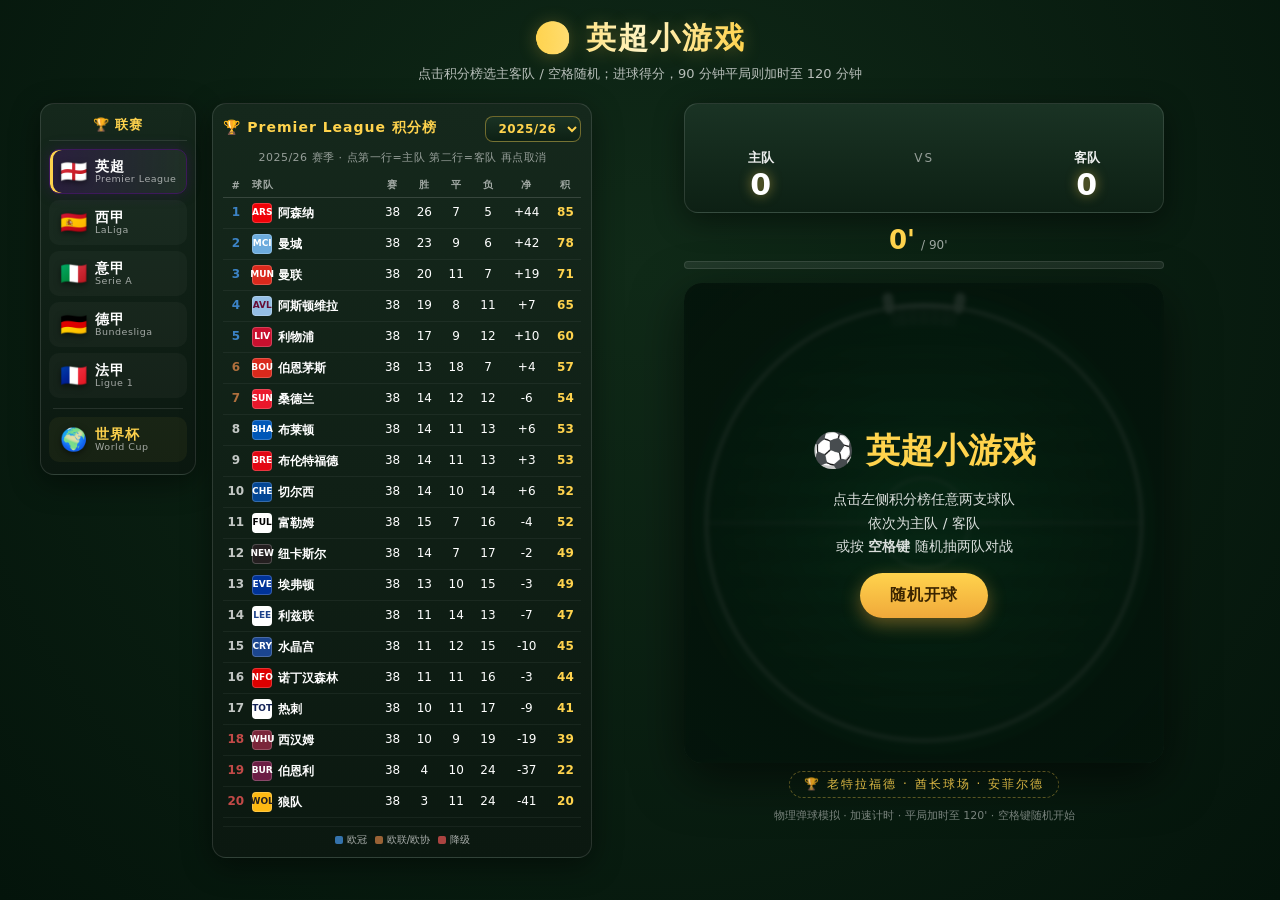
==== commit c15e44fc: "feat: 五大联赛页新增左侧联赛切换导航栏 - 新增 js/league-nav.js：自动向 .layout 最前面注入导航 - css/standings.css 加 .league-nav 样" ====
--- a/england.html
+++ b/england.html
@@ -236,6 +236,7 @@
 const ZONE = {ucl:5,uel:7};
 </script>
 <script src="js/engine.js"></script>
+<script src="js/league-nav.js"></script>
 <script src="js/standings.js"></script>
 </body>
 </html>
--- a/css/standings.css
+++ b/css/standings.css
@@ -84,7 +84,54 @@
   border:1px solid rgba(255,255,255,.2);flex:0 0 auto;letter-spacing:0;
 }
 
+/* ---------- 左侧联赛导航栏 ---------- */
+.league-nav{
+  flex:0 0 130px;display:flex;flex-direction:column;gap:6px;
+  background:linear-gradient(180deg,#15281c,#0b1810);
+  border:1px solid rgba(255,255,255,.12);border-radius:14px;
+  padding:12px 8px;box-shadow:0 8px 30px rgba(0,0,0,.45);
+}
+.league-nav .lg-head{
+  font-weight:800;font-size:13px;letter-spacing:1px;color:var(--gold);
+  text-align:center;padding-bottom:6px;margin-bottom:2px;
+  border-bottom:1px solid rgba(255,255,255,.1);
+}
+.league-nav .lg-item{
+  display:flex;align-items:center;gap:8px;
+  padding:8px 10px;border-radius:10px;text-decoration:none;color:#fff;
+  border:1px solid transparent;background:rgba(255,255,255,.03);
+  transition:transform .12s,background .12s,border-color .12s,box-shadow .12s;
+}
+.league-nav .lg-item:hover{
+  background:rgba(255,255,255,.08);
+  border-color:rgba(255,255,255,.15);
+  transform:translateX(2px);
+}
+.league-nav .lg-item.active{
+  background:linear-gradient(90deg, color-mix(in srgb, var(--lg-c) 55%, transparent), rgba(255,255,255,.05));
+  border-color:var(--lg-c);
+  box-shadow:0 0 14px color-mix(in srgb, var(--lg-c) 45%, transparent), inset 3px 0 0 var(--gold);
+}
+.league-nav .lg-flag{font-size:22px;line-height:1;flex:0 0 auto;filter:drop-shadow(0 2px 3px rgba(0,0,0,.5))}
+.league-nav .lg-txt{display:flex;flex-direction:column;min-width:0;line-height:1.15}
+.league-nav .lg-name{font-size:14px;font-weight:800;letter-spacing:1px}
+.league-nav .lg-sub{font-size:9.5px;opacity:.6;letter-spacing:.5px;white-space:nowrap;overflow:hidden;text-overflow:ellipsis}
+.league-nav .lg-sep{
+  height:1px;background:rgba(255,255,255,.1);margin:4px 4px 2px;
+}
+.league-nav .lg-extra{background:rgba(255,211,77,.05)}
+.league-nav .lg-extra .lg-name{color:var(--gold)}
+
 @media(max-width:900px){
   .layout{flex-direction:column;align-items:center}
   .table-side{flex:0 0 auto;width:min(560px,96vw)}
+  .league-nav{
+    flex:0 0 auto;width:min(560px,96vw);
+    flex-direction:row;flex-wrap:wrap;justify-content:center;gap:6px;
+    padding:8px;
+  }
+  .league-nav .lg-head{flex:1 0 100%;padding-bottom:4px;margin-bottom:0}
+  .league-nav .lg-item{flex:1 1 auto;padding:6px 10px}
+  .league-nav .lg-sep{display:none}
+  .league-nav .lg-sub{display:none}
 }
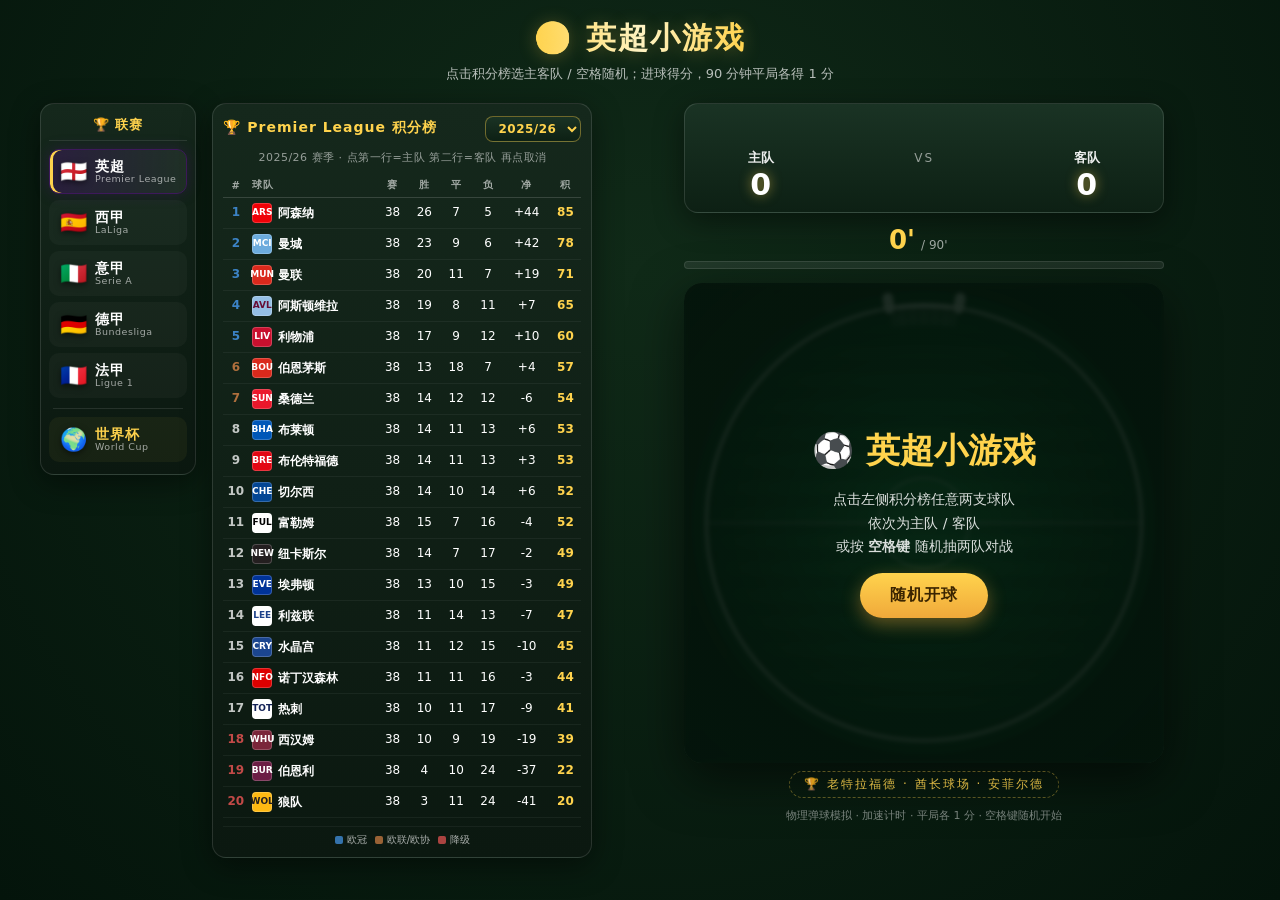
==== commit a3c46f4d: "feat: 联赛比赛 90 分钟结束，平局各 1 分（去掉加时+点球） - engine.js 新增 opts.allowExtra / opts.allowPens（默认 true 兼容世界杯） -" ====
--- a/england.html
+++ b/england.html
@@ -9,7 +9,7 @@
 </head>
 <body>
   <h1>⚽ 英超小游戏</h1>
-  <div class="subtitle">点击积分榜选主客队 / 空格随机；进球得分，90 分钟平局则加时至 120 分钟</div>
+  <div class="subtitle">点击积分榜选主客队 / 空格随机；进球得分，90 分钟平局各得 1 分</div>
 
   <div class="layout">
     <!-- 左：积分榜 -->
@@ -86,7 +86,7 @@
       </div>
 
       <div class="final-seat">🏆 老特拉福德 · 酋长球场 · 安菲尔德</div>
-      <div class="hint">物理弹球模拟 · 加速计时 · 平局加时至 120' · 空格键随机开始</div>
+      <div class="hint">物理弹球模拟 · 加速计时 · 平局各 1 分 · 空格键随机开始</div>
     </main>
   </div>
 
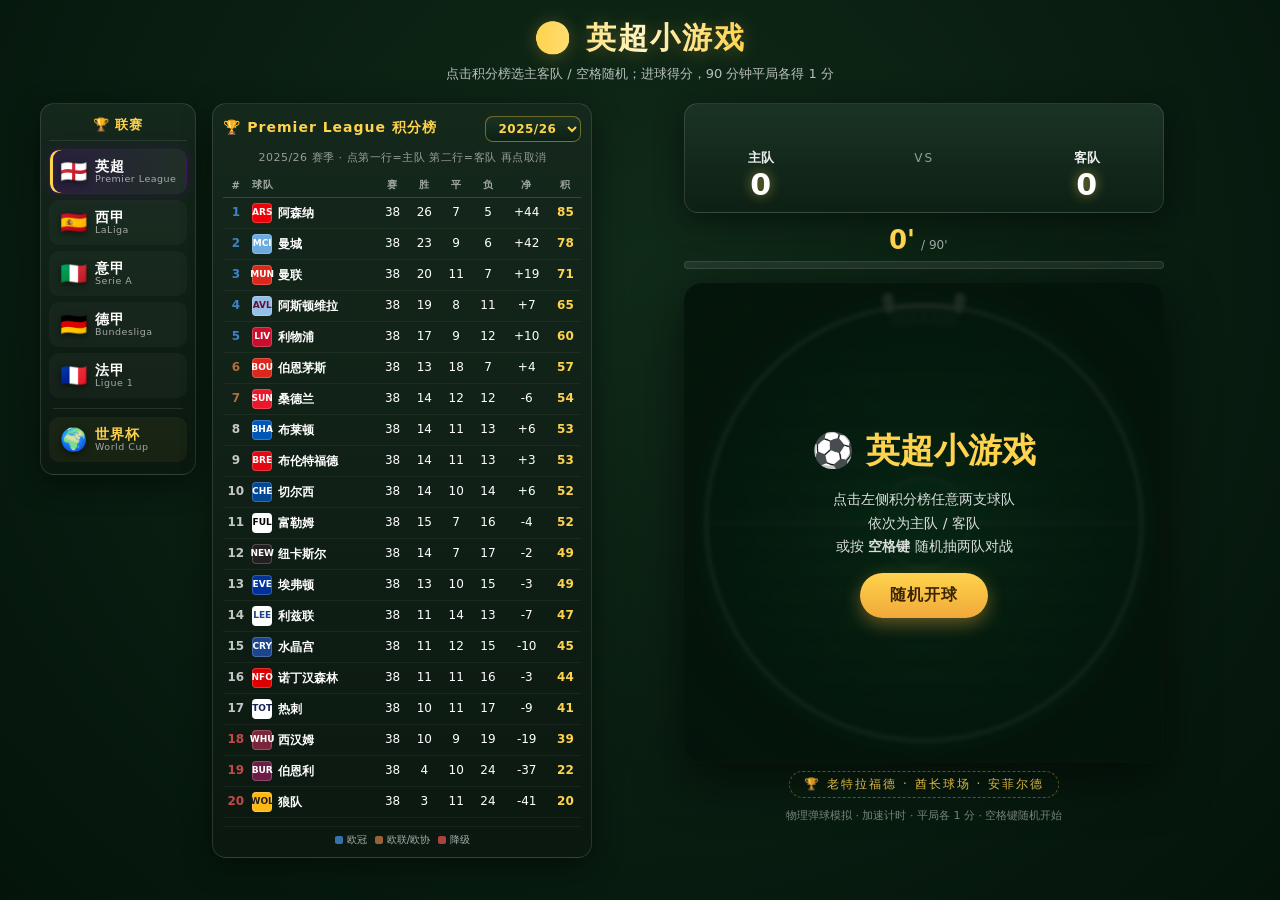
==== commit cd8d1737: "feat: 结果卡动效 + 数据外置 + Canvas 1080p - 结果卡: 比分弹性弹入、胜队光环呼吸、44片彩带下落(分出胜负时触发) - 数据外置: 5联赛 CLUBS/SEASONS/ZO" ====
--- a/england.html
+++ b/england.html
@@ -90,151 +90,8 @@
     </main>
   </div>
 
-<script>
-// 球队元数据 + 最近 5 赛季积分榜（数据写死在页面；后续接服务器可改为 fetch data/*.json）
-const CLUBS = {
-    mci:{short:"Man City",       zh:"曼城",         c1:"#6cabdd", c2:"#ffffff", abbr:"MCI"},
-    liv:{short:"Liverpool",      zh:"利物浦",       c1:"#c8102e", c2:"#ffffff", abbr:"LIV"},
-    ars:{short:"Arsenal",        zh:"阿森纳",       c1:"#ef0107", c2:"#ffffff", abbr:"ARS"},
-    che:{short:"Chelsea",        zh:"切尔西",       c1:"#034694", c2:"#ffffff", abbr:"CHE"},
-    tot:{short:"Tottenham",      zh:"热刺",         c1:"#ffffff", c2:"#132257", abbr:"TOT"},
-    mun:{short:"Man United",     zh:"曼联",         c1:"#da291c", c2:"#fbe122", abbr:"MUN"},
-    new:{short:"Newcastle",      zh:"纽卡斯尔",     c1:"#241f20", c2:"#ffffff", abbr:"NEW"},
-    avl:{short:"Aston Villa",    zh:"阿斯顿维拉",   c1:"#95bfe5", c2:"#670e36", abbr:"AVL"},
-    bha:{short:"Brighton",       zh:"布莱顿",       c1:"#0057b8", c2:"#ffffff", abbr:"BHA"},
-    whu:{short:"West Ham",       zh:"西汉姆",       c1:"#7a263a", c2:"#1bb1e7", abbr:"WHU"},
-    cry:{short:"Crystal Palace", zh:"水晶宫",       c1:"#1b458f", c2:"#c4122e", abbr:"CRY"},
-    ful:{short:"Fulham",         zh:"富勒姆",       c1:"#ffffff", c2:"#000000", abbr:"FUL"},
-    bou:{short:"Bournemouth",    zh:"伯恩茅斯",     c1:"#da291c", c2:"#000000", abbr:"BOU"},
-    bre:{short:"Brentford",      zh:"布伦特福德",   c1:"#e30613", c2:"#ffffff", abbr:"BRE"},
-    wol:{short:"Wolves",         zh:"狼队",         c1:"#fdb913", c2:"#231f20", abbr:"WOL"},
-    eve:{short:"Everton",        zh:"埃弗顿",       c1:"#003399", c2:"#ffffff", abbr:"EVE"},
-    nfo:{short:"Nott'm Forest",  zh:"诺丁汉森林",   c1:"#dd0000", c2:"#ffffff", abbr:"NFO"},
-    lei:{short:"Leicester",      zh:"莱斯特城",     c1:"#003090", c2:"#fdbe11", abbr:"LEI"},
-    lee:{short:"Leeds",          zh:"利兹联",       c1:"#ffffff", c2:"#1d428a", abbr:"LEE"},
-    sou:{short:"Southampton",    zh:"南安普顿",     c1:"#d71920", c2:"#ffffff", abbr:"SOU"},
-    ips:{short:"Ipswich",        zh:"伊普斯维奇",   c1:"#0044a9", c2:"#ffffff", abbr:"IPS"},
-    lut:{short:"Luton",          zh:"卢顿",         c1:"#f78f1e", c2:"#1d59af", abbr:"LUT"},
-    sun:{short:"Sunderland",     zh:"桑德兰",       c1:"#eb172b", c2:"#ffffff", abbr:"SUN"},
-    bur:{short:"Burnley",        zh:"伯恩利",       c1:"#6c1d45", c2:"#99d6ea", abbr:"BUR"},
-    shu:{short:"Sheff Utd",      zh:"谢菲联",       c1:"#ee2737", c2:"#000000", abbr:"SHU"},
-    nor:{short:"Norwich",        zh:"诺维奇",       c1:"#fff200", c2:"#00a650", abbr:"NOR"},
-    wat:{short:"Watford",        zh:"沃特福德",     c1:"#fbee23", c2:"#ed2127", abbr:"WAT"}
-  };
-const SEASONS = [
-    {label:"2025/26", clubs:[
-      {code:"ars",pld:38,w:26,d:7,l:5,gf:71,ga:27,pts:85},
-      {code:"mci",pld:38,w:23,d:9,l:6,gf:77,ga:35,pts:78},
-      {code:"mun",pld:38,w:20,d:11,l:7,gf:69,ga:50,pts:71},
-      {code:"avl",pld:38,w:19,d:8,l:11,gf:56,ga:49,pts:65},
-      {code:"liv",pld:38,w:17,d:9,l:12,gf:63,ga:53,pts:60},
-      {code:"bou",pld:38,w:13,d:18,l:7,gf:58,ga:54,pts:57},
-      {code:"sun",pld:38,w:14,d:12,l:12,gf:42,ga:48,pts:54},
-      {code:"bha",pld:38,w:14,d:11,l:13,gf:52,ga:46,pts:53},
-      {code:"bre",pld:38,w:14,d:11,l:13,gf:55,ga:52,pts:53},
-      {code:"che",pld:38,w:14,d:10,l:14,gf:58,ga:52,pts:52},
-      {code:"ful",pld:38,w:15,d:7,l:16,gf:47,ga:51,pts:52},
-      {code:"new",pld:38,w:14,d:7,l:17,gf:53,ga:55,pts:49},
-      {code:"eve",pld:38,w:13,d:10,l:15,gf:47,ga:50,pts:49},
-      {code:"lee",pld:38,w:11,d:14,l:13,gf:49,ga:56,pts:47},
-      {code:"cry",pld:38,w:11,d:12,l:15,gf:41,ga:51,pts:45},
-      {code:"nfo",pld:38,w:11,d:11,l:16,gf:48,ga:51,pts:44},
-      {code:"tot",pld:38,w:10,d:11,l:17,gf:48,ga:57,pts:41},
-      {code:"whu",pld:38,w:10,d:9,l:19,gf:46,ga:65,pts:39},
-      {code:"bur",pld:38,w:4,d:10,l:24,gf:38,ga:75,pts:22},
-      {code:"wol",pld:38,w:3,d:11,l:24,gf:27,ga:68,pts:20}
-    ]},
-    {label:"2024/25", clubs:[
-      {code:"liv",pld:38,w:25,d:9,l:4,gf:86,ga:41,pts:84},
-      {code:"ars",pld:38,w:20,d:14,l:4,gf:69,ga:34,pts:74},
-      {code:"mci",pld:38,w:21,d:8,l:9,gf:72,ga:44,pts:71},
-      {code:"che",pld:38,w:20,d:9,l:9,gf:64,ga:43,pts:69},
-      {code:"new",pld:38,w:20,d:6,l:12,gf:68,ga:47,pts:66},
-      {code:"avl",pld:38,w:19,d:9,l:10,gf:58,ga:51,pts:66},
-      {code:"nfo",pld:38,w:19,d:8,l:11,gf:58,ga:46,pts:65},
-      {code:"bha",pld:38,w:16,d:13,l:9,gf:66,ga:59,pts:61},
-      {code:"bou",pld:38,w:15,d:11,l:12,gf:58,ga:46,pts:56},
-      {code:"bre",pld:38,w:16,d:8,l:14,gf:66,ga:57,pts:56},
-      {code:"ful",pld:38,w:15,d:9,l:14,gf:54,ga:54,pts:54},
-      {code:"cry",pld:38,w:13,d:14,l:11,gf:51,ga:51,pts:53},
-      {code:"eve",pld:38,w:11,d:15,l:12,gf:42,ga:44,pts:48},
-      {code:"whu",pld:38,w:11,d:10,l:17,gf:46,ga:62,pts:43},
-      {code:"mun",pld:38,w:11,d:9,l:18,gf:44,ga:54,pts:42},
-      {code:"wol",pld:38,w:12,d:6,l:20,gf:54,ga:69,pts:42},
-      {code:"tot",pld:38,w:11,d:5,l:22,gf:64,ga:65,pts:38},
-      {code:"lei",pld:38,w:6,d:7,l:25,gf:33,ga:80,pts:25},
-      {code:"ips",pld:38,w:4,d:10,l:24,gf:36,ga:82,pts:22},
-      {code:"sou",pld:38,w:2,d:6,l:30,gf:26,ga:86,pts:12}
-    ]},
-    {label:"2023/24", clubs:[
-      {code:"mci",pld:38,w:28,d:7,l:3,gf:96,ga:34,pts:91},
-      {code:"ars",pld:38,w:28,d:5,l:5,gf:91,ga:29,pts:89},
-      {code:"liv",pld:38,w:24,d:10,l:4,gf:86,ga:41,pts:82},
-      {code:"avl",pld:38,w:20,d:8,l:10,gf:76,ga:61,pts:68},
-      {code:"tot",pld:38,w:20,d:6,l:12,gf:74,ga:61,pts:66},
-      {code:"che",pld:38,w:18,d:9,l:11,gf:77,ga:63,pts:63},
-      {code:"new",pld:38,w:18,d:6,l:14,gf:85,ga:62,pts:60},
-      {code:"mun",pld:38,w:18,d:6,l:14,gf:57,ga:58,pts:60},
-      {code:"whu",pld:38,w:14,d:10,l:14,gf:60,ga:74,pts:52},
-      {code:"cry",pld:38,w:13,d:10,l:15,gf:57,ga:58,pts:49},
-      {code:"bha",pld:38,w:12,d:12,l:14,gf:55,ga:62,pts:48},
-      {code:"bou",pld:38,w:13,d:9,l:16,gf:54,ga:67,pts:48},
-      {code:"ful",pld:38,w:13,d:8,l:17,gf:55,ga:61,pts:47},
-      {code:"wol",pld:38,w:13,d:7,l:18,gf:50,ga:65,pts:46},
-      {code:"eve",pld:38,w:13,d:9,l:16,gf:40,ga:51,pts:40},
-      {code:"bre",pld:38,w:10,d:9,l:19,gf:56,ga:65,pts:39},
-      {code:"nfo",pld:38,w:9,d:9,l:20,gf:49,ga:67,pts:32},
-      {code:"lut",pld:38,w:6,d:8,l:24,gf:52,ga:85,pts:26},
-      {code:"bur",pld:38,w:5,d:9,l:24,gf:41,ga:78,pts:24},
-      {code:"shu",pld:38,w:3,d:7,l:28,gf:35,ga:104,pts:16}
-    ]},
-    {label:"2022/23", clubs:[
-      {code:"mci",pld:38,w:28,d:5,l:5,gf:94,ga:33,pts:89},
-      {code:"ars",pld:38,w:26,d:6,l:6,gf:88,ga:43,pts:84},
-      {code:"mun",pld:38,w:23,d:6,l:9,gf:58,ga:43,pts:75},
-      {code:"new",pld:38,w:19,d:14,l:5,gf:68,ga:33,pts:71},
-      {code:"liv",pld:38,w:19,d:10,l:9,gf:75,ga:47,pts:67},
-      {code:"bha",pld:38,w:18,d:8,l:12,gf:72,ga:53,pts:62},
-      {code:"avl",pld:38,w:18,d:7,l:13,gf:51,ga:46,pts:61},
-      {code:"tot",pld:38,w:18,d:6,l:14,gf:70,ga:63,pts:60},
-      {code:"bre",pld:38,w:15,d:14,l:9,gf:58,ga:46,pts:59},
-      {code:"ful",pld:38,w:15,d:7,l:16,gf:55,ga:53,pts:52},
-      {code:"cry",pld:38,w:11,d:12,l:15,gf:40,ga:49,pts:45},
-      {code:"che",pld:38,w:11,d:11,l:16,gf:38,ga:47,pts:44},
-      {code:"wol",pld:38,w:11,d:8,l:19,gf:31,ga:58,pts:41},
-      {code:"whu",pld:38,w:11,d:7,l:20,gf:42,ga:55,pts:40},
-      {code:"bou",pld:38,w:11,d:6,l:21,gf:37,ga:71,pts:39},
-      {code:"nfo",pld:38,w:9,d:11,l:18,gf:38,ga:68,pts:38},
-      {code:"eve",pld:38,w:8,d:12,l:18,gf:34,ga:57,pts:36},
-      {code:"lei",pld:38,w:9,d:7,l:22,gf:51,ga:68,pts:34},
-      {code:"lee",pld:38,w:7,d:10,l:21,gf:48,ga:78,pts:31},
-      {code:"sou",pld:38,w:6,d:7,l:25,gf:36,ga:73,pts:25}
-    ]},
-    {label:"2021/22", clubs:[
-      {code:"mci",pld:38,w:29,d:6,l:3,gf:99,ga:26,pts:93},
-      {code:"liv",pld:38,w:28,d:8,l:2,gf:94,ga:26,pts:92},
-      {code:"che",pld:38,w:21,d:11,l:6,gf:76,ga:33,pts:74},
-      {code:"tot",pld:38,w:22,d:5,l:11,gf:69,ga:40,pts:71},
-      {code:"ars",pld:38,w:22,d:3,l:13,gf:61,ga:48,pts:69},
-      {code:"mun",pld:38,w:16,d:10,l:12,gf:57,ga:57,pts:58},
-      {code:"whu",pld:38,w:16,d:8,l:14,gf:60,ga:51,pts:56},
-      {code:"lei",pld:38,w:14,d:10,l:14,gf:62,ga:59,pts:52},
-      {code:"bha",pld:38,w:12,d:15,l:11,gf:42,ga:44,pts:51},
-      {code:"wol",pld:38,w:15,d:6,l:17,gf:38,ga:43,pts:51},
-      {code:"new",pld:38,w:13,d:10,l:15,gf:44,ga:62,pts:49},
-      {code:"cry",pld:38,w:11,d:15,l:12,gf:50,ga:46,pts:48},
-      {code:"bre",pld:38,w:13,d:7,l:18,gf:48,ga:56,pts:46},
-      {code:"avl",pld:38,w:13,d:6,l:19,gf:52,ga:54,pts:45},
-      {code:"sou",pld:38,w:9,d:13,l:16,gf:43,ga:67,pts:40},
-      {code:"eve",pld:38,w:11,d:6,l:21,gf:43,ga:66,pts:39},
-      {code:"lee",pld:38,w:9,d:11,l:18,gf:42,ga:79,pts:38},
-      {code:"bur",pld:38,w:7,d:14,l:17,gf:34,ga:53,pts:35},
-      {code:"wat",pld:38,w:6,d:5,l:27,gf:34,ga:77,pts:23},
-      {code:"nor",pld:38,w:5,d:7,l:26,gf:23,ga:84,pts:22}
-    ]}
-  ];
-const ZONE = {ucl:5,uel:7};
-</script>
+<!-- 球队元数据 + 近 5 赛季积分榜已外置到 data/england-data.js（standings.js 读取全局 CLUBS/SEASONS/ZONE） -->
+<script src="data/england-data.js"></script>
 <script src="js/engine.js"></script>
 <script src="js/league-nav.js"></script>
 <script src="js/standings.js"></script>
--- a/css/base.css
+++ b/css/base.css
@@ -177,3 +177,47 @@
 .pens-slot.make{background:rgba(61,219,106,.25);border-color:#3ddb6a;color:#3ddb6a}
 .pens-slot.miss{background:rgba(255,90,90,.2);border-color:#ff5a5a;color:#ff5a5a}
 .pens-slot.now{box-shadow:0 0 8px rgba(255,211,77,.7);border-color:var(--gold);color:var(--gold)}
+
+/* ---------- 结果卡入场动画 ---------- */
+/* 结果行整体上滑淡入 */
+@keyframes finalIn{
+  0%{opacity:0;transform:translateY(30px)}
+  100%{opacity:1;transform:translateY(0)}
+}
+/* 比分数字弹性放大（带过冲） */
+@keyframes scorePop{
+  0%{opacity:0;transform:scale(.2)}
+  70%{opacity:1;transform:scale(1.2)}
+  100%{opacity:1;transform:scale(1)}
+}
+/* 胜队光环呼吸 */
+@keyframes winnerPulse{
+  0%,100%{box-shadow:0 0 26px rgba(255,211,77,.45),0 0 60px rgba(255,211,77,.18)}
+  50%{box-shadow:0 0 42px rgba(255,211,77,.75),0 0 95px rgba(255,211,77,.35)}
+}
+/* 标签/胜者行上滑淡入 */
+@keyframes tagIn{
+  0%{opacity:0;transform:translateY(10px)}
+  100%{opacity:1;transform:translateY(0)}
+}
+.final-result{animation:finalIn .5s ease-out .15s both}
+.final-score{animation:scorePop .6s cubic-bezier(.34,1.56,.64,1) .35s both}
+.final-team.winner{animation:winnerPulse 1.8s ease-in-out .6s infinite}
+.final-tag{animation:tagIn .4s ease-out .6s both}
+.final-winner-line{animation:tagIn .4s ease-out .8s both}
+
+/* ---------- 终场彩带 ---------- */
+.confetti-layer{
+  position:absolute;inset:0;pointer-events:none;overflow:hidden;
+  border-radius:18px;z-index:1;
+}
+.confetti{
+  position:absolute;top:-20px;border-radius:2px;
+  animation:confettiFall linear forwards;
+}
+@keyframes confettiFall{
+  0%{transform:translateY(0) rotate(0deg);opacity:1}
+  100%{transform:translateY(560px) rotate(720deg);opacity:0}
+}
+/* 确保遮罩内文字/按钮在彩带之上 */
+.overlay>h2,.overlay>#overlayBody,.overlay>.btn{position:relative;z-index:2}
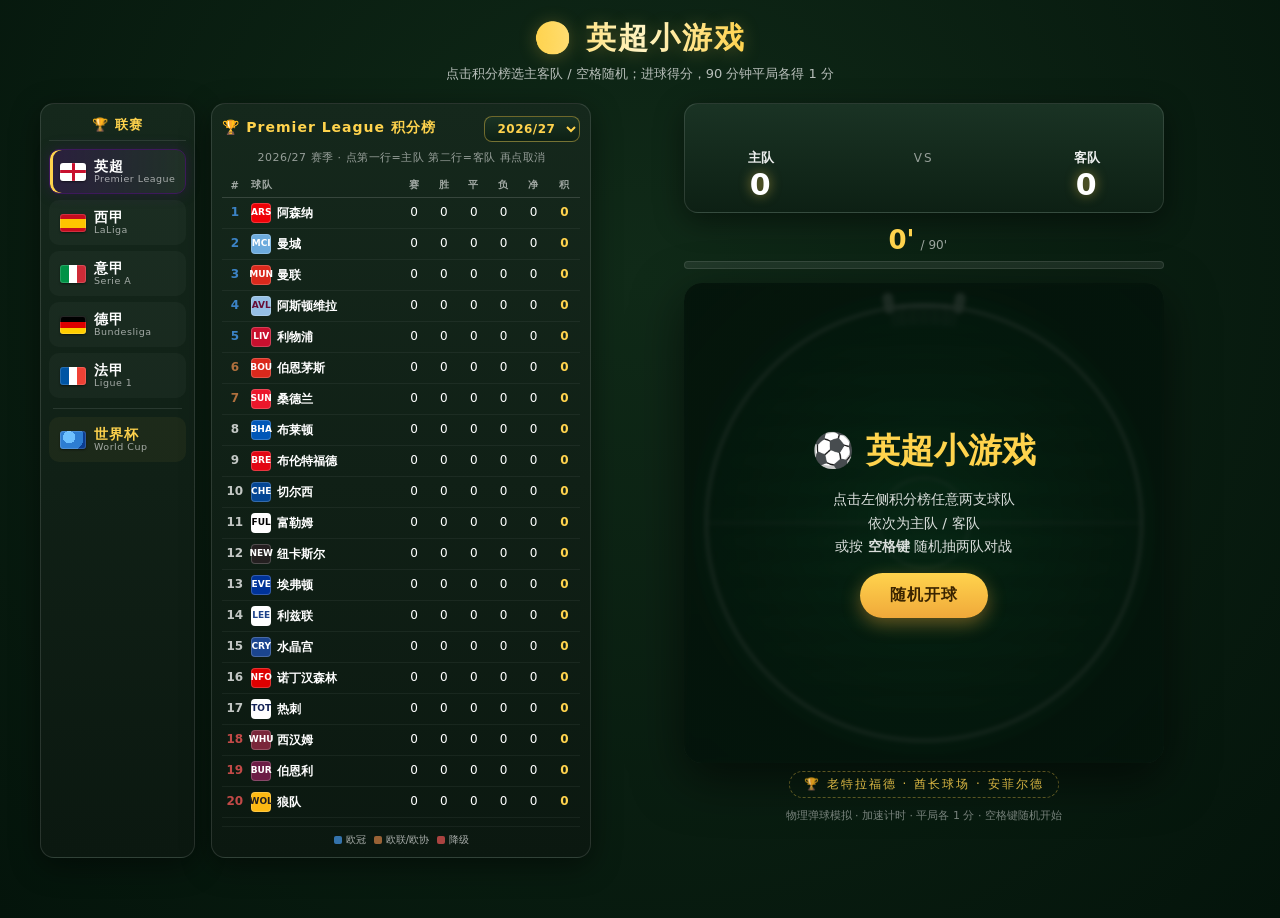
==== commit 1f85e93d: "feat: 世界杯页新增左侧联赛导航栏，对阵图移至下方并新增冠军柱 - 抽 css/league-nav.css 供所有 .layout 页面共用；世界杯页也接入联赛导航 - 世界杯页布局改为上下两块" ====
--- a/england.html
+++ b/england.html
@@ -5,6 +5,7 @@
 <meta name="viewport" content="width=device-width, initial-scale=1.0">
 <title>⚽ 英超小游戏</title>
 <link rel="stylesheet" href="css/base.css">
+<link rel="stylesheet" href="css/league-nav.css">
 <link rel="stylesheet" href="css/standings.css">
 </head>
 <body>
--- a/css/base.css
+++ b/css/base.css
@@ -10,13 +10,13 @@
   --gold:#ffd34d;
 }
 *{box-sizing:border-box;margin:0;padding:0}
-html,body{height:100%}
+html,body{min-height:100%}
 body{
   font-family:"Segoe UI",system-ui,"Microsoft YaHei",sans-serif;
   background:radial-gradient(circle at 50% 30%,#102a18,#04140b);
   color:#fff;
   display:flex;flex-direction:column;align-items:center;
-  min-height:100vh;padding:18px 12px 30px;
+  min-height:100vh;padding:18px 12px 60px;
   overflow-x:hidden;
 }
 h1{
--- a/css/league-nav.css
+++ b/css/league-nav.css
@@ -0,0 +1,87 @@
+/* ==========================================================================
+   league-nav.css - 左侧联赛导航栏（所有含 .layout 的页面共用）
+   由 js/league-nav.js 注入 DOM；此文件仅提供样式
+   ========================================================================== */
+
+.league-nav{
+  flex:0 0 130px;display:flex;flex-direction:column;gap:6px;
+  background:linear-gradient(180deg,#15281c,#0b1810);
+  border:1px solid rgba(255,255,255,.12);border-radius:14px;
+  padding:12px 8px;box-shadow:0 8px 30px rgba(0,0,0,.45);
+  align-self:stretch;
+}
+.league-nav .lg-head{
+  font-weight:800;font-size:13px;letter-spacing:1px;color:var(--gold);
+  text-align:center;padding-bottom:6px;margin-bottom:2px;
+  border-bottom:1px solid rgba(255,255,255,.1);
+}
+.league-nav .lg-item{
+  display:flex;align-items:center;gap:8px;
+  padding:8px 10px;border-radius:10px;text-decoration:none;color:#fff;
+  border:1px solid transparent;background:rgba(255,255,255,.03);
+  transition:transform .12s,background .12s,border-color .12s,box-shadow .12s;
+}
+.league-nav .lg-item:hover{
+  background:rgba(255,255,255,.08);
+  border-color:rgba(255,255,255,.15);
+  transform:translateX(2px);
+}
+.league-nav .lg-item.active{
+  background:linear-gradient(90deg, color-mix(in srgb, var(--lg-c) 55%, transparent), rgba(255,255,255,.05));
+  border-color:var(--lg-c);
+  box-shadow:0 0 14px color-mix(in srgb, var(--lg-c) 45%, transparent), inset 3px 0 0 var(--gold);
+}
+.league-nav .lg-flag{
+  width:26px;height:18px;flex:0 0 auto;border-radius:3px;
+  box-shadow:0 1px 2px rgba(0,0,0,.5), inset 0 0 0 1px rgba(255,255,255,.15);
+  background-size:cover;background-position:center;overflow:hidden;position:relative;
+}
+/* 英格兰：白底 + 红十字 */
+.league-nav .lg-flag-eng{
+  background:
+    linear-gradient(#c8102e,#c8102e) center/100% 3px no-repeat,
+    linear-gradient(#c8102e,#c8102e) center/3px 100% no-repeat,
+    #ffffff;
+}
+/* 西班牙：红-黄-红三色横条 */
+.league-nav .lg-flag-esp{
+  background:linear-gradient(#c60b1e 0 25%, #ffc400 25% 75%, #c60b1e 75% 100%);
+}
+/* 意大利：绿-白-红三色纵条 */
+.league-nav .lg-flag-ita{
+  background:linear-gradient(90deg,#009246 0 33.33%,#ffffff 33.33% 66.66%,#ce2b37 66.66% 100%);
+}
+/* 德国：黑-红-金三色横条 */
+.league-nav .lg-flag-ger{
+  background:linear-gradient(#000000 0 33.33%,#dd0000 33.33% 66.66%,#ffce00 66.66% 100%);
+}
+/* 法国：蓝-白-红三色纵条 */
+.league-nav .lg-flag-fra{
+  background:linear-gradient(90deg,#0055a4 0 33.33%,#ffffff 33.33% 66.66%,#ef4135 66.66% 100%);
+}
+/* 世界杯：地球风格 */
+.league-nav .lg-flag-world{
+  background:radial-gradient(circle at 35% 35%, #6ec1ff 0 30%, #2d7dd2 30% 70%, #0b3d91 70% 100%);
+}
+.league-nav .lg-txt{display:flex;flex-direction:column;min-width:0;line-height:1.15}
+.league-nav .lg-name{font-size:14px;font-weight:800;letter-spacing:1px}
+.league-nav .lg-sub{font-size:9.5px;opacity:.6;letter-spacing:.5px;white-space:nowrap;overflow:hidden;text-overflow:ellipsis}
+.league-nav .lg-sep{
+  height:1px;background:rgba(255,255,255,.1);margin:4px 4px 2px;
+}
+.league-nav .lg-extra{background:rgba(255,211,77,.05)}
+.league-nav .lg-extra .lg-name{color:var(--gold)}
+
+/* 窄屏：导航栏改横排（与联赛页 .layout 断点保持一致；世界杯页 .layout 在
+   1280px 就变成竖向，导航栏仍以竖列显示，直到 900px 才转横排） */
+@media(max-width:900px){
+  .league-nav{
+    flex:0 0 auto;width:min(640px,96vw);
+    flex-direction:row;flex-wrap:wrap;justify-content:center;gap:6px;
+    padding:8px;align-self:auto;
+  }
+  .league-nav .lg-head{flex:1 0 100%;padding-bottom:4px;margin-bottom:0}
+  .league-nav .lg-item{flex:1 1 auto;padding:6px 10px}
+  .league-nav .lg-sep{display:none}
+  .league-nav .lg-sub{display:none}
+}
--- a/css/standings.css
+++ b/css/standings.css
@@ -84,54 +84,9 @@
   border:1px solid rgba(255,255,255,.2);flex:0 0 auto;letter-spacing:0;
 }
 
-/* ---------- 左侧联赛导航栏 ---------- */
-.league-nav{
-  flex:0 0 130px;display:flex;flex-direction:column;gap:6px;
-  background:linear-gradient(180deg,#15281c,#0b1810);
-  border:1px solid rgba(255,255,255,.12);border-radius:14px;
-  padding:12px 8px;box-shadow:0 8px 30px rgba(0,0,0,.45);
-}
-.league-nav .lg-head{
-  font-weight:800;font-size:13px;letter-spacing:1px;color:var(--gold);
-  text-align:center;padding-bottom:6px;margin-bottom:2px;
-  border-bottom:1px solid rgba(255,255,255,.1);
-}
-.league-nav .lg-item{
-  display:flex;align-items:center;gap:8px;
-  padding:8px 10px;border-radius:10px;text-decoration:none;color:#fff;
-  border:1px solid transparent;background:rgba(255,255,255,.03);
-  transition:transform .12s,background .12s,border-color .12s,box-shadow .12s;
-}
-.league-nav .lg-item:hover{
-  background:rgba(255,255,255,.08);
-  border-color:rgba(255,255,255,.15);
-  transform:translateX(2px);
-}
-.league-nav .lg-item.active{
-  background:linear-gradient(90deg, color-mix(in srgb, var(--lg-c) 55%, transparent), rgba(255,255,255,.05));
-  border-color:var(--lg-c);
-  box-shadow:0 0 14px color-mix(in srgb, var(--lg-c) 45%, transparent), inset 3px 0 0 var(--gold);
-}
-.league-nav .lg-flag{font-size:22px;line-height:1;flex:0 0 auto;filter:drop-shadow(0 2px 3px rgba(0,0,0,.5))}
-.league-nav .lg-txt{display:flex;flex-direction:column;min-width:0;line-height:1.15}
-.league-nav .lg-name{font-size:14px;font-weight:800;letter-spacing:1px}
-.league-nav .lg-sub{font-size:9.5px;opacity:.6;letter-spacing:.5px;white-space:nowrap;overflow:hidden;text-overflow:ellipsis}
-.league-nav .lg-sep{
-  height:1px;background:rgba(255,255,255,.1);margin:4px 4px 2px;
-}
-.league-nav .lg-extra{background:rgba(255,211,77,.05)}
-.league-nav .lg-extra .lg-name{color:var(--gold)}
+/* 左侧联赛导航栏样式已抽到 css/league-nav.css，五大联赛页 + 世界杯页共用 */
 
 @media(max-width:900px){
   .layout{flex-direction:column;align-items:center}
   .table-side{flex:0 0 auto;width:min(560px,96vw)}
-  .league-nav{
-    flex:0 0 auto;width:min(560px,96vw);
-    flex-direction:row;flex-wrap:wrap;justify-content:center;gap:6px;
-    padding:8px;
-  }
-  .league-nav .lg-head{flex:1 0 100%;padding-bottom:4px;margin-bottom:0}
-  .league-nav .lg-item{flex:1 1 auto;padding:6px 10px}
-  .league-nav .lg-sep{display:none}
-  .league-nav .lg-sub{display:none}
 }
